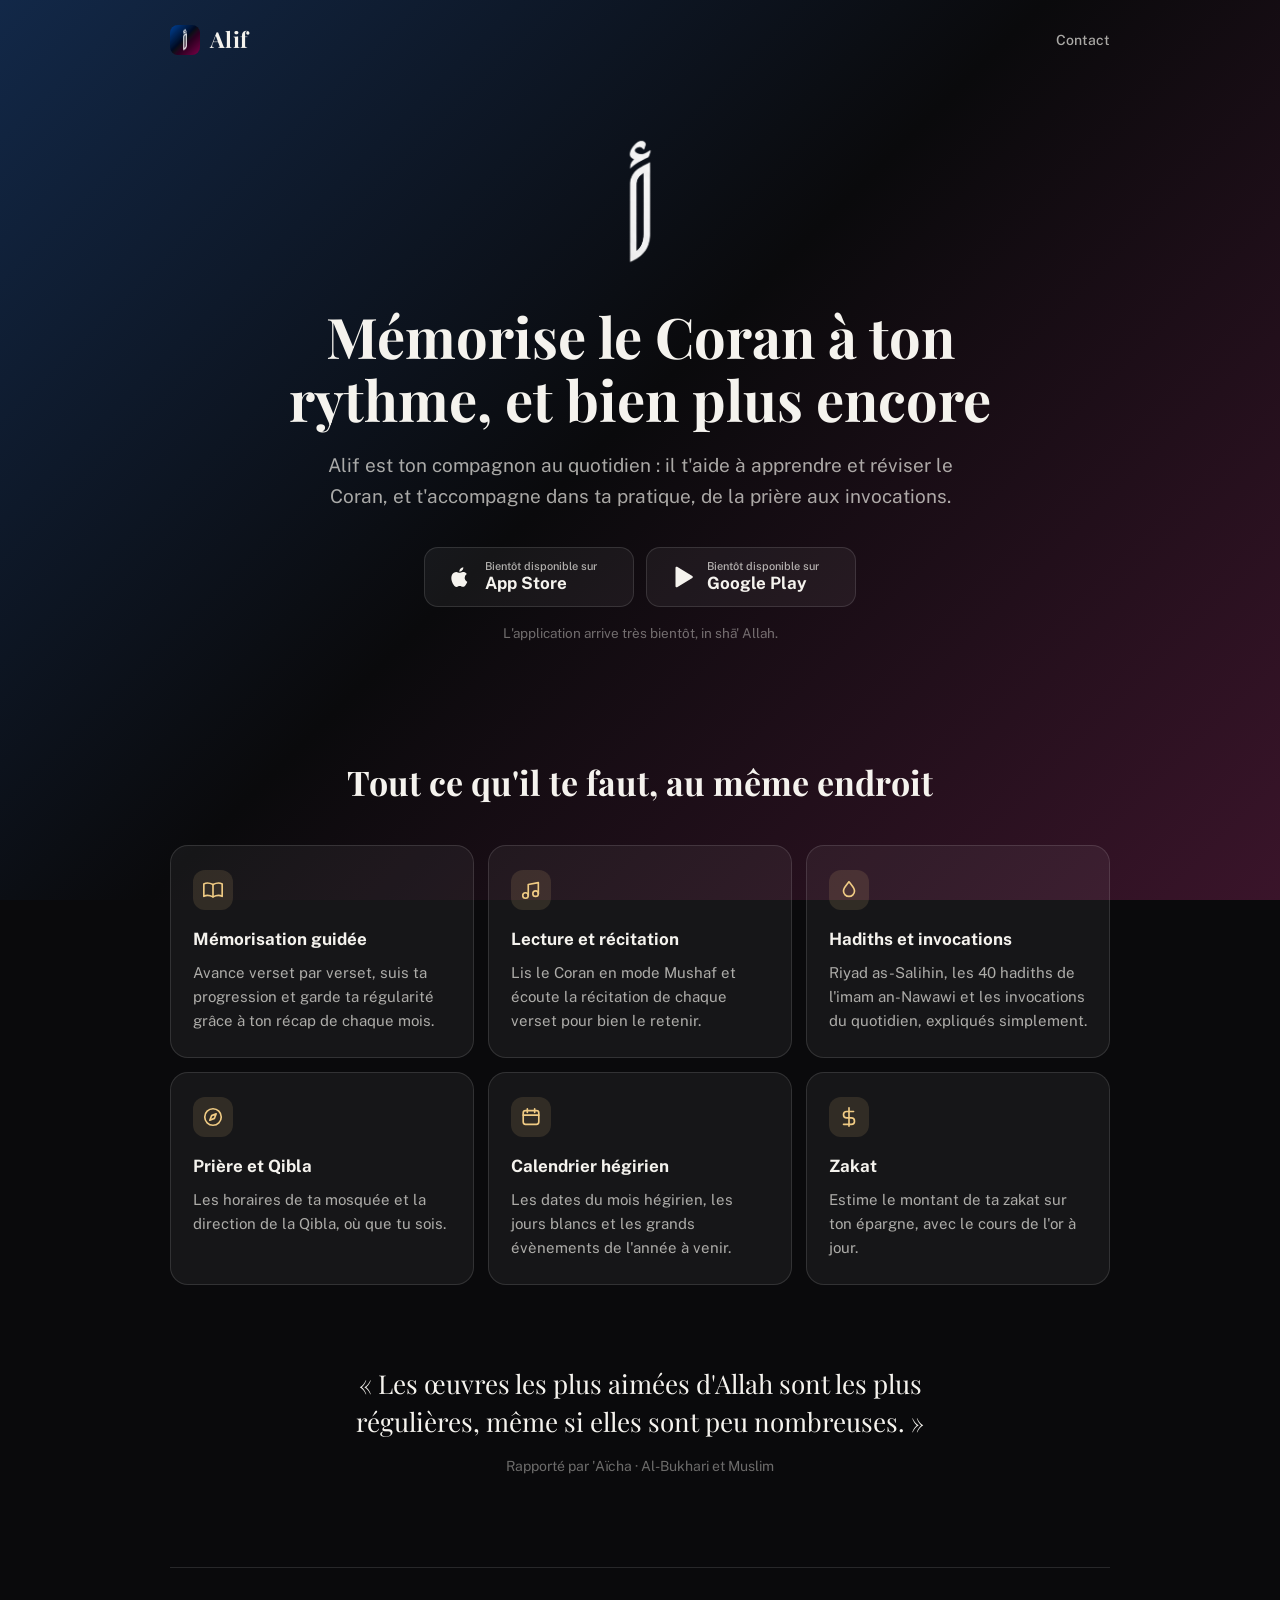
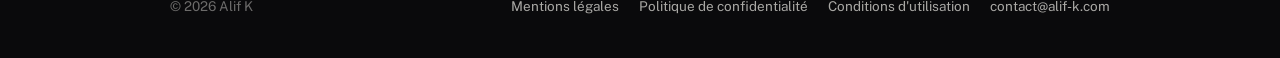
==== index.html @ 3b7efbcf "Terms of use page (subscription renewal terms, Apple EULA), linked in footers; privacy policy: iClou" ====
<!doctype html>
<html lang="fr">
<head>
  <meta charset="utf-8">
  <meta name="viewport" content="width=device-width, initial-scale=1">
  <title>Alif · Mémoriser le Coran, et bien plus encore</title>
  <meta name="description" content="Alif t'accompagne pour mémoriser le Coran à ton rythme, et bien plus encore : lecture, hadiths, invocations, horaires de prière, Qibla et calendrier hégirien.">
  <meta name="theme-color" content="#0A0A0C">
  <meta property="og:title" content="Alif · Mémoriser le Coran, et bien plus encore">
  <meta property="og:description" content="L'application qui t'accompagne pour mémoriser le Coran à ton rythme, et bien plus encore.">
  <meta property="og:image" content="https://alif-k.com/assets/icon.png">
  <meta property="og:url" content="https://alif-k.com/">
  <link rel="icon" href="/assets/favicon.png">
  <link rel="apple-touch-icon" href="/assets/apple-touch-icon.png">
  <link rel="stylesheet" href="/assets/site.css">
</head>
<body>
  <div class="wrap">
    <header class="top">
      <a class="brand" href="/"><img src="/assets/icon.png" alt="">Alif</a>
      <nav><a href="mailto:contact@alif-k.com">Contact</a></nav>
    </header>

    <main>
      <section class="hero">
        <img class="symbol" src="/assets/alif-symbol.png" alt="Alif">
        <h1>Mémorise le Coran à ton rythme, et bien plus encore</h1>
        <p class="lead">
          Alif est ton compagnon au quotidien : il t'aide à apprendre et réviser le Coran,
          et t'accompagne dans ta pratique, de la prière aux invocations.
        </p>
        <div class="stores" data-stores>
          <span class="store soon"><svg viewBox="0 0 24 24" fill="currentColor" aria-hidden="true"><path d="M16.37 12.6c-.02-2.3 1.88-3.4 1.96-3.46-1.07-1.56-2.73-1.78-3.32-1.8-1.41-.14-2.76.83-3.48.83-.72 0-1.82-.81-3-.79-1.54.02-2.97.9-3.76 2.28-1.6 2.78-.41 6.9 1.15 9.16.76 1.1 1.67 2.34 2.86 2.3 1.15-.05 1.58-.74 2.97-.74 1.38 0 1.77.74 2.98.72 1.23-.02 2.01-1.12 2.76-2.23.87-1.28 1.23-2.52 1.25-2.58-.03-.01-2.4-.92-2.42-3.66zM14.1 5.86c.63-.77 1.06-1.83.94-2.89-.91.04-2.01.61-2.66 1.37-.58.67-1.09 1.76-.96 2.8 1.02.08 2.05-.52 2.68-1.28z"/></svg><span><small>Bientôt disponible sur</small><strong>App Store</strong></span></span>
          <span class="store soon"><svg viewBox="0 0 24 24" fill="currentColor" aria-hidden="true"><path d="M6 3.5v17a1 1 0 0 0 1.5.86l14-8.5a1 1 0 0 0 0-1.72l-14-8.5A1 1 0 0 0 6 3.5z"/></svg><span><small>Bientôt disponible sur</small><strong>Google Play</strong></span></span>
        </div>
        <p class="soon-note" data-soon-note>L'application arrive très bientôt, in shā' Allah.</p>
      </section>

      <section class="features">
        <h2>Tout ce qu'il te faut, au même endroit</h2>
        <div class="grid">
          <div class="feature">
            <div class="ico"><svg viewBox="0 0 24 24" fill="none" stroke="currentColor" stroke-width="1.8" stroke-linecap="round" stroke-linejoin="round"><path d="M2 5.5C4.5 4 8 4 12 6c4-2 7.5-2 10-.5V19c-2.5-1.5-6-1.5-10 .5-4-2-7.5-2-10-.5z"/><path d="M12 6v13.5"/></svg></div>
            <h3>Mémorisation guidée</h3>
            <p>Avance verset par verset, suis ta progression et garde ta régularité grâce à ton récap de chaque mois.</p>
          </div>
          <div class="feature">
            <div class="ico"><svg viewBox="0 0 24 24" fill="none" stroke="currentColor" stroke-width="1.8" stroke-linecap="round" stroke-linejoin="round"><path d="M9 18V6l11-2v12"/><circle cx="6" cy="18" r="3"/><circle cx="17" cy="16" r="3"/></svg></div>
            <h3>Lecture et récitation</h3>
            <p>Lis le Coran en mode Mushaf et écoute la récitation de chaque verset pour bien le retenir.</p>
          </div>
          <div class="feature">
            <div class="ico"><svg viewBox="0 0 24 24" fill="none" stroke="currentColor" stroke-width="1.8" stroke-linecap="round" stroke-linejoin="round"><path d="M12 3c-3 4-6 6.5-6 10a6 6 0 0 0 12 0c0-3.5-3-6-6-10z"/></svg></div>
            <h3>Hadiths et invocations</h3>
            <p>Riyad as-Salihin, les 40 hadiths de l'imam an-Nawawi et les invocations du quotidien, expliqués simplement.</p>
          </div>
          <div class="feature">
            <div class="ico"><svg viewBox="0 0 24 24" fill="none" stroke="currentColor" stroke-width="1.8" stroke-linecap="round" stroke-linejoin="round"><circle cx="12" cy="12" r="9"/><path d="M15.5 8.5l-2 5-5 2 2-5z"/></svg></div>
            <h3>Prière et Qibla</h3>
            <p>Les horaires de ta mosquée et la direction de la Qibla, où que tu sois.</p>
          </div>
          <div class="feature">
            <div class="ico"><svg viewBox="0 0 24 24" fill="none" stroke="currentColor" stroke-width="1.8" stroke-linecap="round" stroke-linejoin="round"><rect x="3.5" y="5" width="17" height="15" rx="2.5"/><path d="M3.5 10h17M8 3v4M16 3v4"/></svg></div>
            <h3>Calendrier hégirien</h3>
            <p>Les dates du mois hégirien, les jours blancs et les grands évènements de l'année à venir.</p>
          </div>
          <div class="feature">
            <div class="ico"><svg viewBox="0 0 24 24" fill="none" stroke="currentColor" stroke-width="1.8" stroke-linecap="round" stroke-linejoin="round"><path d="M12 2v20M17 6H9.5a3.5 3.5 0 0 0 0 7h5a3.5 3.5 0 0 1 0 7H6"/></svg></div>
            <h3>Zakat</h3>
            <p>Estime le montant de ta zakat sur ton épargne, avec le cours de l'or à jour.</p>
          </div>
        </div>
      </section>

      <section class="promise">
        <blockquote>« Les œuvres les plus aimées d'Allah sont les plus régulières, même si elles sont peu nombreuses. »</blockquote>
        <cite>Rapporté par 'Aïcha · Al-Bukhari et Muslim</cite>
      </section>
    </main>

    <footer class="bottom">
      <span>© 2026 Alif K</span>
      <span class="links">
        <a href="/mentions-legales/">Mentions légales</a>
        <a href="/confidentialite/">Politique de confidentialité</a>
        <a href="/conditions/">Conditions d'utilisation</a>
        <a href="mailto:contact@alif-k.com">contact@alif-k.com</a>
      </span>
    </footer>
  </div>
  <script src="/assets/stores.js"></script>
</body>
</html>
---- assets/site.css ----
@import url('https://fonts.googleapis.com/css2?family=Playfair+Display:wght@600;700&family=Public+Sans:wght@400;500;600;700&display=swap');

/* Same diagonal as the app icon: deep blue -> near-black -> rose. */
:root {
  --bg: #0A0A0C;
  --text: #F5F3EE;
  --muted: rgba(245, 243, 238, 0.68);
  --faint: rgba(245, 243, 238, 0.42);
  --line: rgba(255, 255, 255, 0.12);
  --card: rgba(255, 255, 255, 0.05);
  --gold: #F0CB84;
  --serif: 'Playfair Display', Georgia, serif;
  --sans: 'Public Sans', -apple-system, BlinkMacSystemFont, 'Segoe UI', sans-serif;
}

* { box-sizing: border-box; }
html { -webkit-text-size-adjust: 100%; }
body {
  margin: 0;
  min-height: 100vh;
  background: var(--bg);
  background-image: linear-gradient(135deg, #122848 0%, #0A0A0C 48%, #3A142A 100%);
  background-attachment: fixed;
  color: var(--text);
  font-family: var(--sans);
  line-height: 1.6;
}

a { color: var(--gold); }

.wrap { max-width: 980px; margin: 0 auto; padding: 0 20px; }

header.top {
  display: flex;
  align-items: center;
  justify-content: space-between;
  padding: 22px 0;
}
.brand {
  display: flex;
  align-items: center;
  gap: 10px;
  color: var(--text);
  text-decoration: none;
  font-family: var(--serif);
  font-weight: 700;
  font-size: 22px;
  letter-spacing: 0.02em;
}
.brand img { width: 30px; height: 30px; border-radius: 8px; }
header.top nav a {
  color: var(--muted);
  text-decoration: none;
  font-size: 14px;
  font-weight: 500;
}
header.top nav a:hover { color: var(--text); }

.hero {
  text-align: center;
  padding: 56px 0 72px;
}
.hero .symbol {
  height: 132px;
  filter: invert(1);
  margin-bottom: 30px;
}
.hero h1 {
  font-family: var(--serif);
  font-weight: 700;
  font-size: clamp(34px, 7vw, 56px);
  line-height: 1.12;
  margin: 0 auto 20px;
  max-width: 15em;
  text-wrap: balance;
}
.hero p.lead {
  color: var(--muted);
  font-size: clamp(16px, 2.4vw, 19px);
  max-width: 34em;
  margin: 0 auto 36px;
  text-wrap: pretty;
}

.stores {
  display: flex;
  flex-wrap: wrap;
  justify-content: center;
  gap: 12px;
}
.store {
  display: inline-flex;
  align-items: center;
  gap: 12px;
  min-width: 210px;
  padding: 12px 22px;
  border-radius: 14px;
  background: #FFFFFF;
  color: #0A0A0C;
  text-decoration: none;
  text-align: left;
  transition: transform 0.15s ease;
}
.store:hover { transform: translateY(-1px); }
.store svg { width: 26px; height: 26px; flex-shrink: 0; }
.store small { display: block; font-size: 11px; font-weight: 500; opacity: 0.7; line-height: 1.2; }
.store strong { display: block; font-size: 17px; font-weight: 700; line-height: 1.25; }
.store.soon {
  background: var(--card);
  color: var(--text);
  border: 1px solid var(--line);
  cursor: default;
}
.store.soon:hover { transform: none; }
.soon-note { color: var(--faint); font-size: 13.5px; margin-top: 16px; }

section.features { padding: 24px 0 80px; }
section.features h2 {
  font-family: var(--serif);
  font-weight: 700;
  font-size: clamp(26px, 4.5vw, 34px);
  text-align: center;
  margin: 0 0 36px;
}
.grid {
  display: grid;
  grid-template-columns: repeat(auto-fit, minmax(260px, 1fr));
  gap: 14px;
}
.feature {
  background: var(--card);
  border: 1px solid var(--line);
  border-radius: 18px;
  padding: 24px 22px;
}
.feature .ico {
  width: 40px;
  height: 40px;
  border-radius: 12px;
  display: grid;
  place-items: center;
  background: rgba(240, 203, 132, 0.12);
  color: var(--gold);
  margin-bottom: 16px;
}
.feature .ico svg { width: 22px; height: 22px; }
.feature h3 { font-size: 17px; font-weight: 700; margin: 0 0 8px; }
.feature p { color: var(--muted); font-size: 15px; margin: 0; }

section.promise {
  text-align: center;
  padding: 0 0 90px;
}
section.promise blockquote {
  margin: 0 auto;
  max-width: 30em;
  font-family: var(--serif);
  font-size: clamp(20px, 3.4vw, 26px);
  line-height: 1.45;
  text-wrap: balance;
}
section.promise cite {
  display: block;
  margin-top: 14px;
  color: var(--faint);
  font-style: normal;
  font-size: 14px;
}

footer.bottom {
  border-top: 1px solid var(--line);
  padding: 28px 0 40px;
  color: var(--faint);
  font-size: 13.5px;
  display: flex;
  flex-wrap: wrap;
  justify-content: space-between;
  gap: 12px;
}
footer.bottom a { color: var(--muted); text-decoration: none; }
footer.bottom a:hover { color: var(--text); }
footer.bottom .links { display: flex; gap: 20px; flex-wrap: wrap; }

@media (max-width: 520px) {
  .hero { padding: 32px 0 56px; }
  .hero .symbol { height: 104px; }
  .store { width: 100%; justify-content: center; }
}

/* Text pages (mentions légales). */
.legal { max-width: 680px; margin: 0 auto; padding: 40px 0 80px; }
.legal h1 {
  font-family: var(--serif);
  font-weight: 700;
  font-size: clamp(30px, 5vw, 40px);
  margin: 0 0 8px;
}
.legal .meta { color: var(--faint); font-size: 14px; margin: 0 0 40px; }
.legal h2 {
  font-size: 13px;
  font-weight: 700;
  letter-spacing: 0.08em;
  text-transform: uppercase;
  color: var(--gold);
  margin: 36px 0 10px;
}
.legal p { color: var(--muted); margin: 0 0 10px; }
.legal strong { color: var(--text); font-weight: 600; }
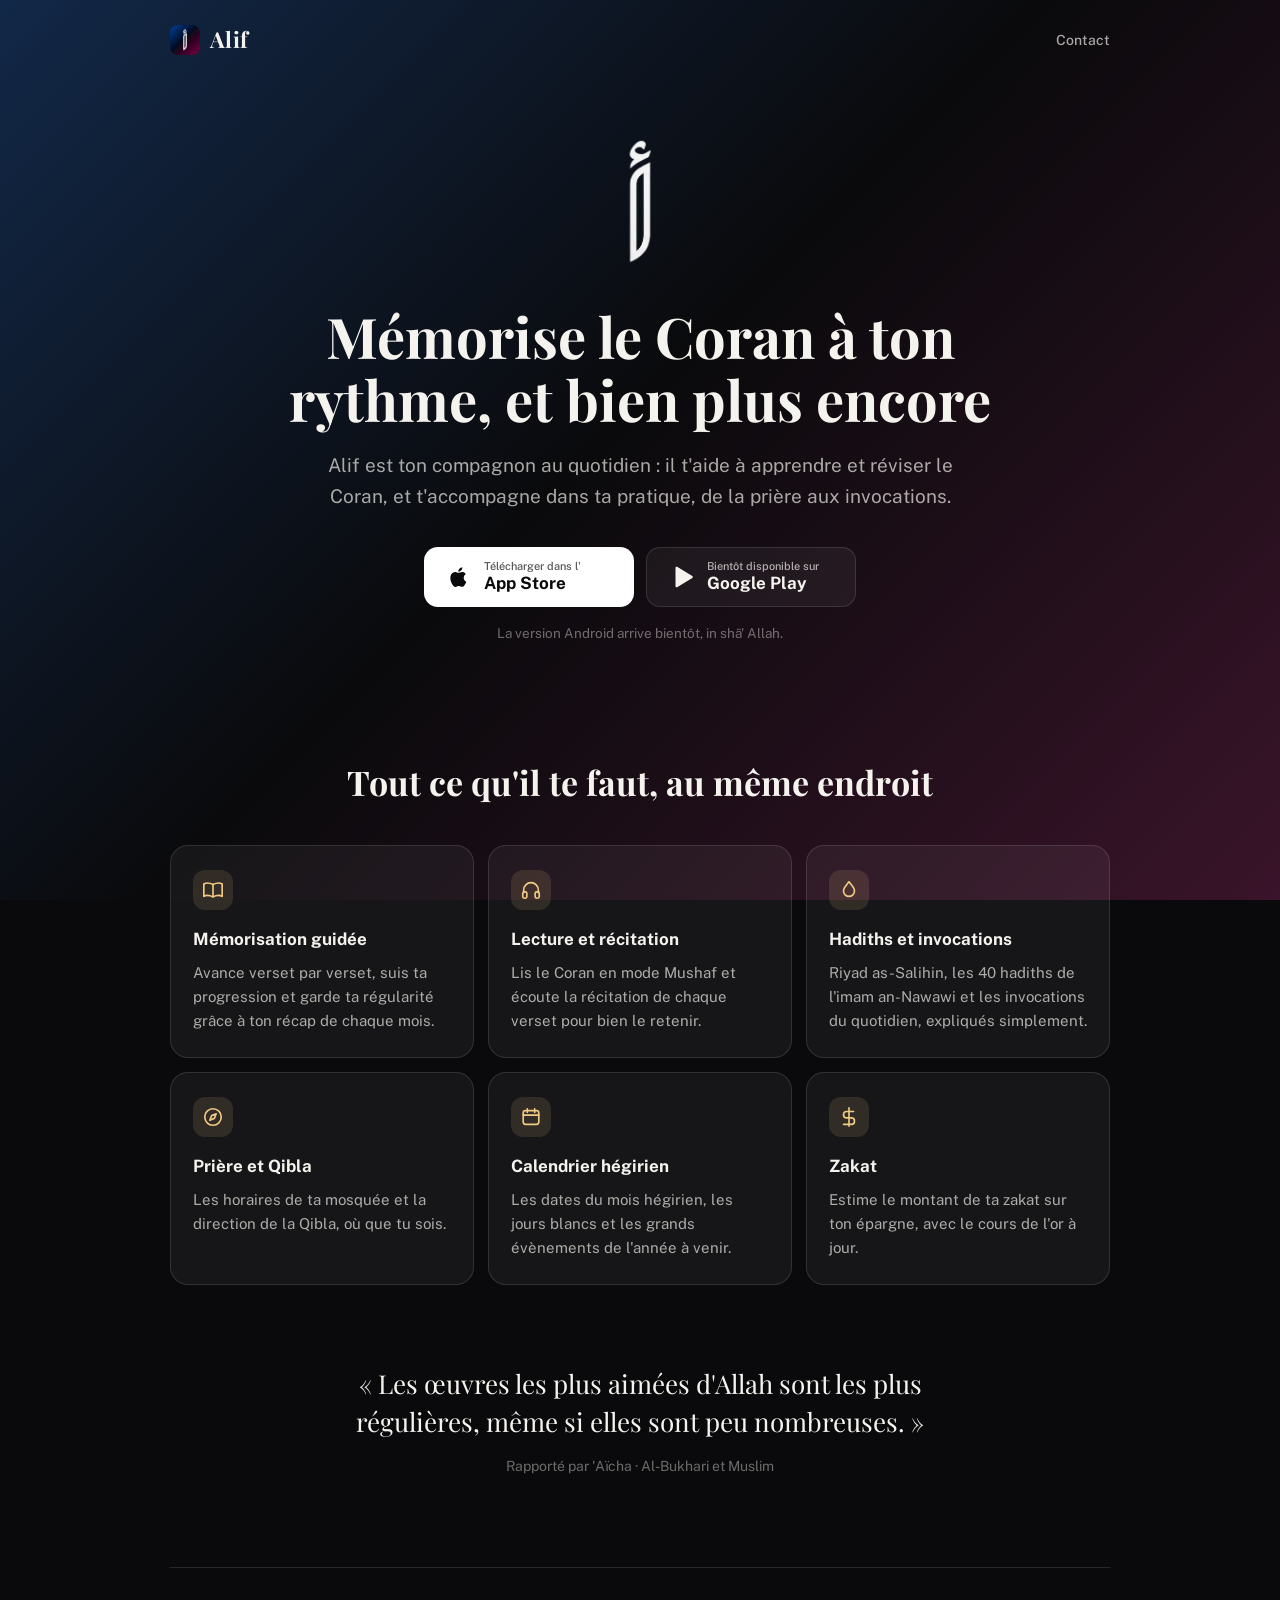
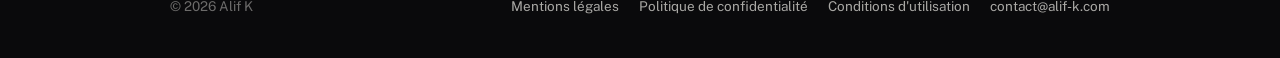
==== commit a97a5f70: "App Store link live; Android note; headphones icon instead of a music note for Quran recitation Co-A" ====
--- a/index.html
+++ b/index.html
@@ -30,10 +30,10 @@
           et t'accompagne dans ta pratique, de la prière aux invocations.
         </p>
         <div class="stores" data-stores>
-          <span class="store soon"><svg viewBox="0 0 24 24" fill="currentColor" aria-hidden="true"><path d="M16.37 12.6c-.02-2.3 1.88-3.4 1.96-3.46-1.07-1.56-2.73-1.78-3.32-1.8-1.41-.14-2.76.83-3.48.83-.72 0-1.82-.81-3-.79-1.54.02-2.97.9-3.76 2.28-1.6 2.78-.41 6.9 1.15 9.16.76 1.1 1.67 2.34 2.86 2.3 1.15-.05 1.58-.74 2.97-.74 1.38 0 1.77.74 2.98.72 1.23-.02 2.01-1.12 2.76-2.23.87-1.28 1.23-2.52 1.25-2.58-.03-.01-2.4-.92-2.42-3.66zM14.1 5.86c.63-.77 1.06-1.83.94-2.89-.91.04-2.01.61-2.66 1.37-.58.67-1.09 1.76-.96 2.8 1.02.08 2.05-.52 2.68-1.28z"/></svg><span><small>Bientôt disponible sur</small><strong>App Store</strong></span></span>
+          <a class="store" href="https://apps.apple.com/app/id6827141032"><svg viewBox="0 0 24 24" fill="currentColor" aria-hidden="true"><path d="M16.37 12.6c-.02-2.3 1.88-3.4 1.96-3.46-1.07-1.56-2.73-1.78-3.32-1.8-1.41-.14-2.76.83-3.48.83-.72 0-1.82-.81-3-.79-1.54.02-2.97.9-3.76 2.28-1.6 2.78-.41 6.9 1.15 9.16.76 1.1 1.67 2.34 2.86 2.3 1.15-.05 1.58-.74 2.97-.74 1.38 0 1.77.74 2.98.72 1.23-.02 2.01-1.12 2.76-2.23.87-1.28 1.23-2.52 1.25-2.58-.03-.01-2.4-.92-2.42-3.66zM14.1 5.86c.63-.77 1.06-1.83.94-2.89-.91.04-2.01.61-2.66 1.37-.58.67-1.09 1.76-.96 2.8 1.02.08 2.05-.52 2.68-1.28z"/></svg><span><small>Télécharger dans l'</small><strong>App Store</strong></span></a>
           <span class="store soon"><svg viewBox="0 0 24 24" fill="currentColor" aria-hidden="true"><path d="M6 3.5v17a1 1 0 0 0 1.5.86l14-8.5a1 1 0 0 0 0-1.72l-14-8.5A1 1 0 0 0 6 3.5z"/></svg><span><small>Bientôt disponible sur</small><strong>Google Play</strong></span></span>
         </div>
-        <p class="soon-note" data-soon-note>L'application arrive très bientôt, in shā' Allah.</p>
+        <p class="soon-note" data-soon-note>La version Android arrive bientôt, in shā' Allah.</p>
       </section>
 
       <section class="features">
@@ -45,7 +45,7 @@
             <p>Avance verset par verset, suis ta progression et garde ta régularité grâce à ton récap de chaque mois.</p>
           </div>
           <div class="feature">
-            <div class="ico"><svg viewBox="0 0 24 24" fill="none" stroke="currentColor" stroke-width="1.8" stroke-linecap="round" stroke-linejoin="round"><path d="M9 18V6l11-2v12"/><circle cx="6" cy="18" r="3"/><circle cx="17" cy="16" r="3"/></svg></div>
+            <div class="ico"><svg viewBox="0 0 24 24" fill="none" stroke="currentColor" stroke-width="1.8" stroke-linecap="round" stroke-linejoin="round"><path d="M4 15v-3a8 8 0 0 1 16 0v3"/><rect x="3" y="14" width="4.5" height="7" rx="1.8"/><rect x="16.5" y="14" width="4.5" height="7" rx="1.8"/></svg></div>
             <h3>Lecture et récitation</h3>
             <p>Lis le Coran en mode Mushaf et écoute la récitation de chaque verset pour bien le retenir.</p>
           </div>
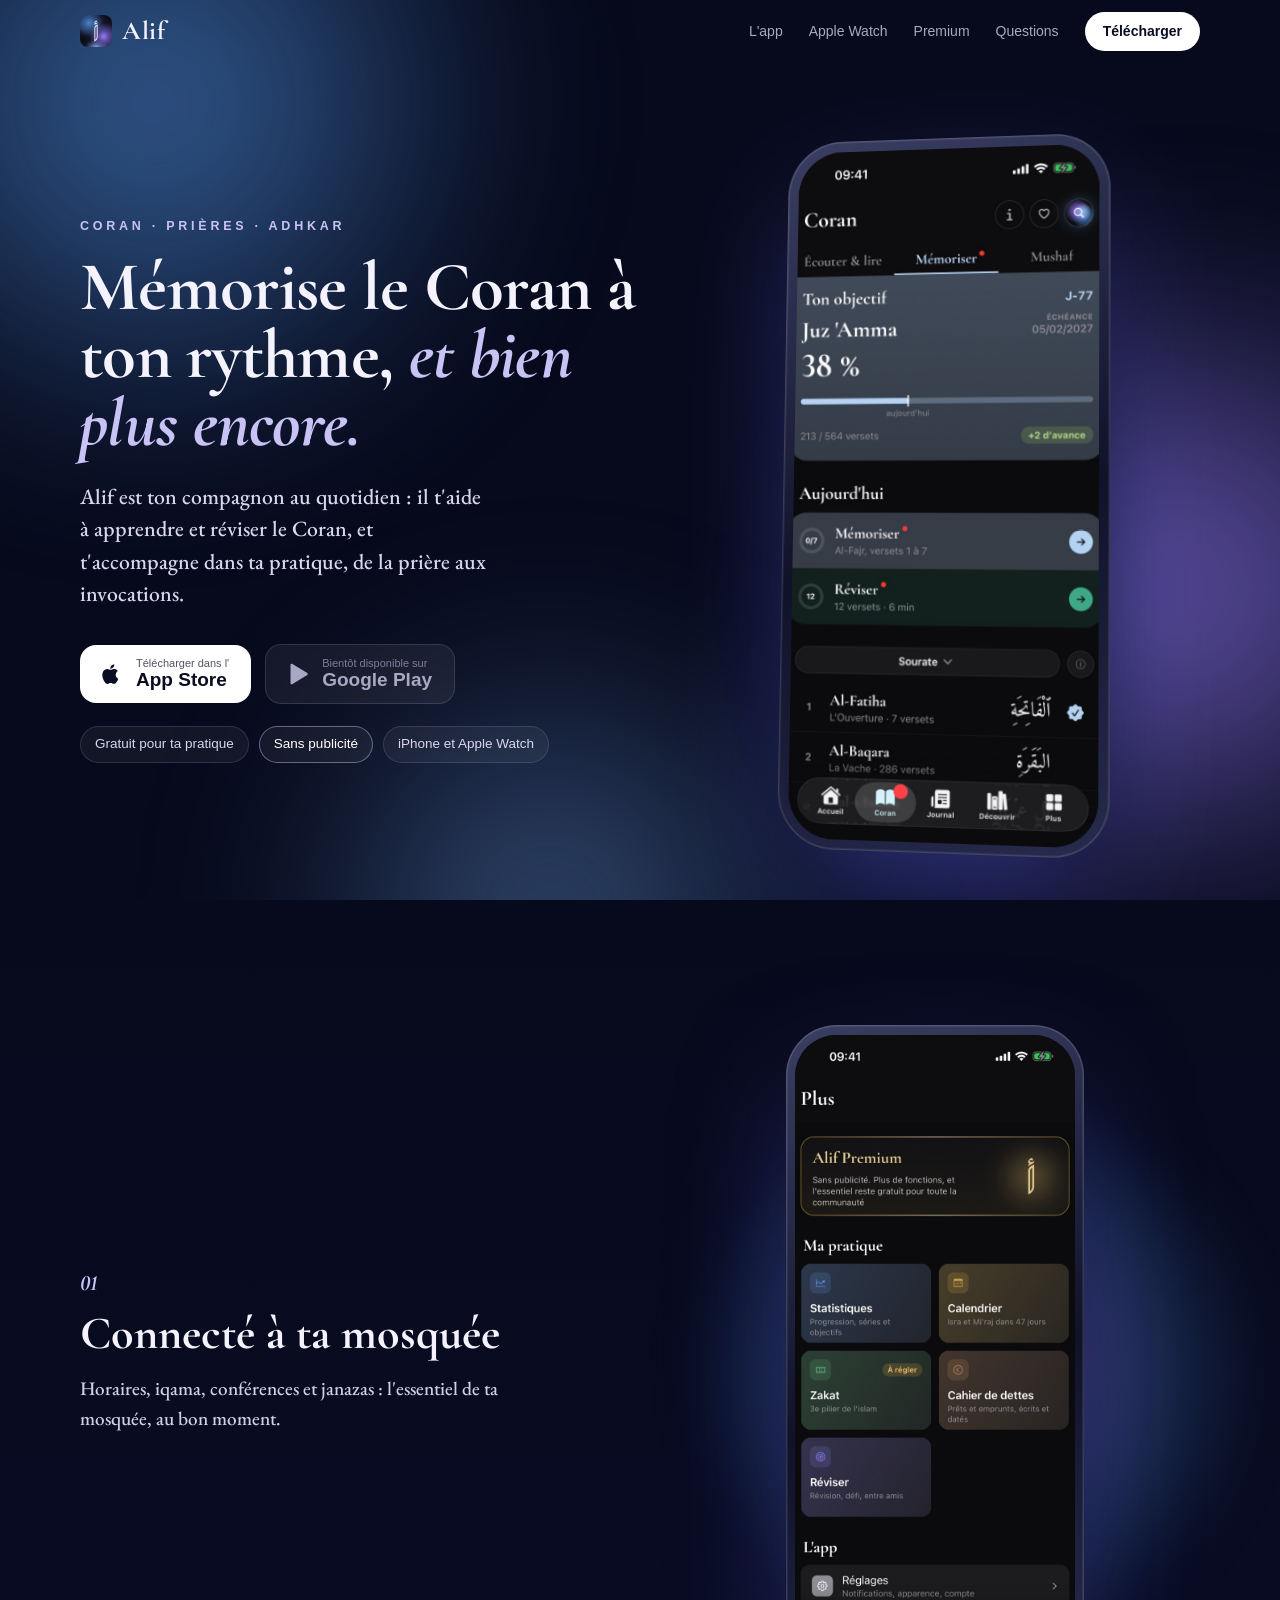
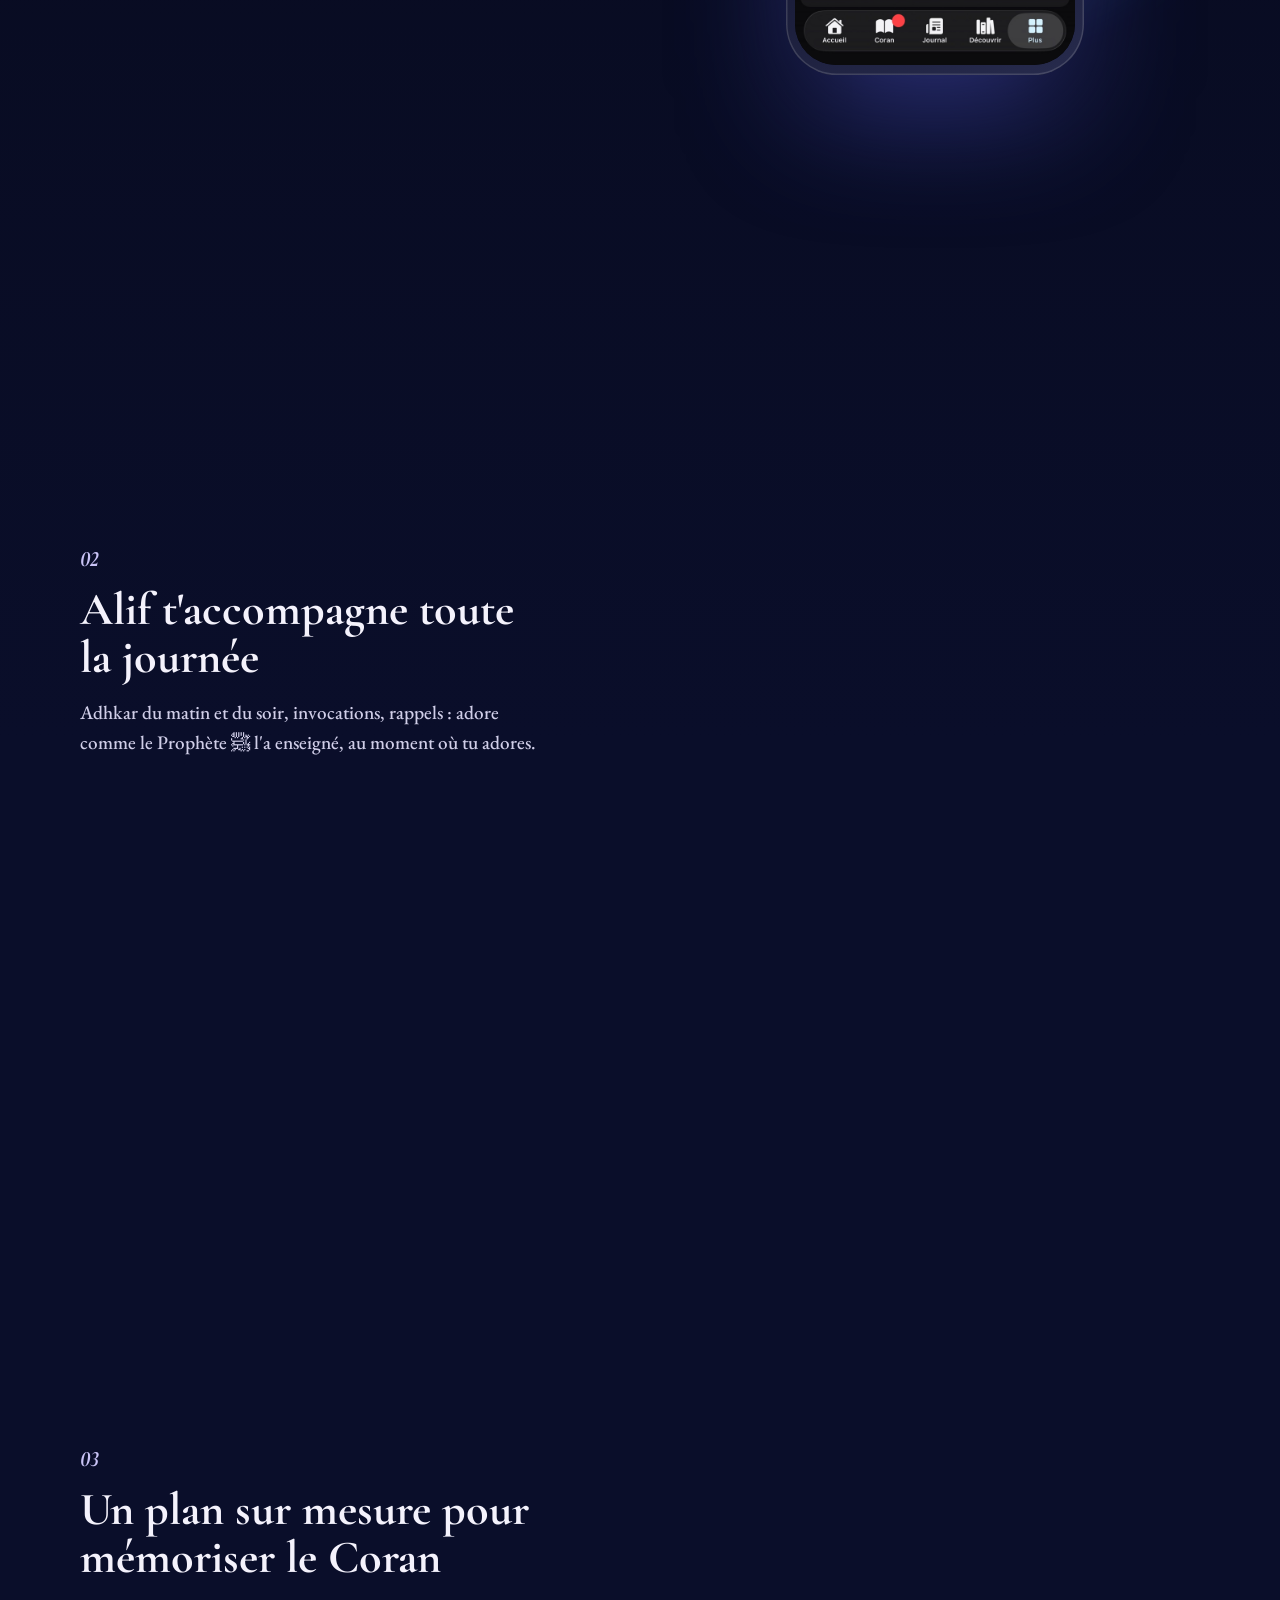
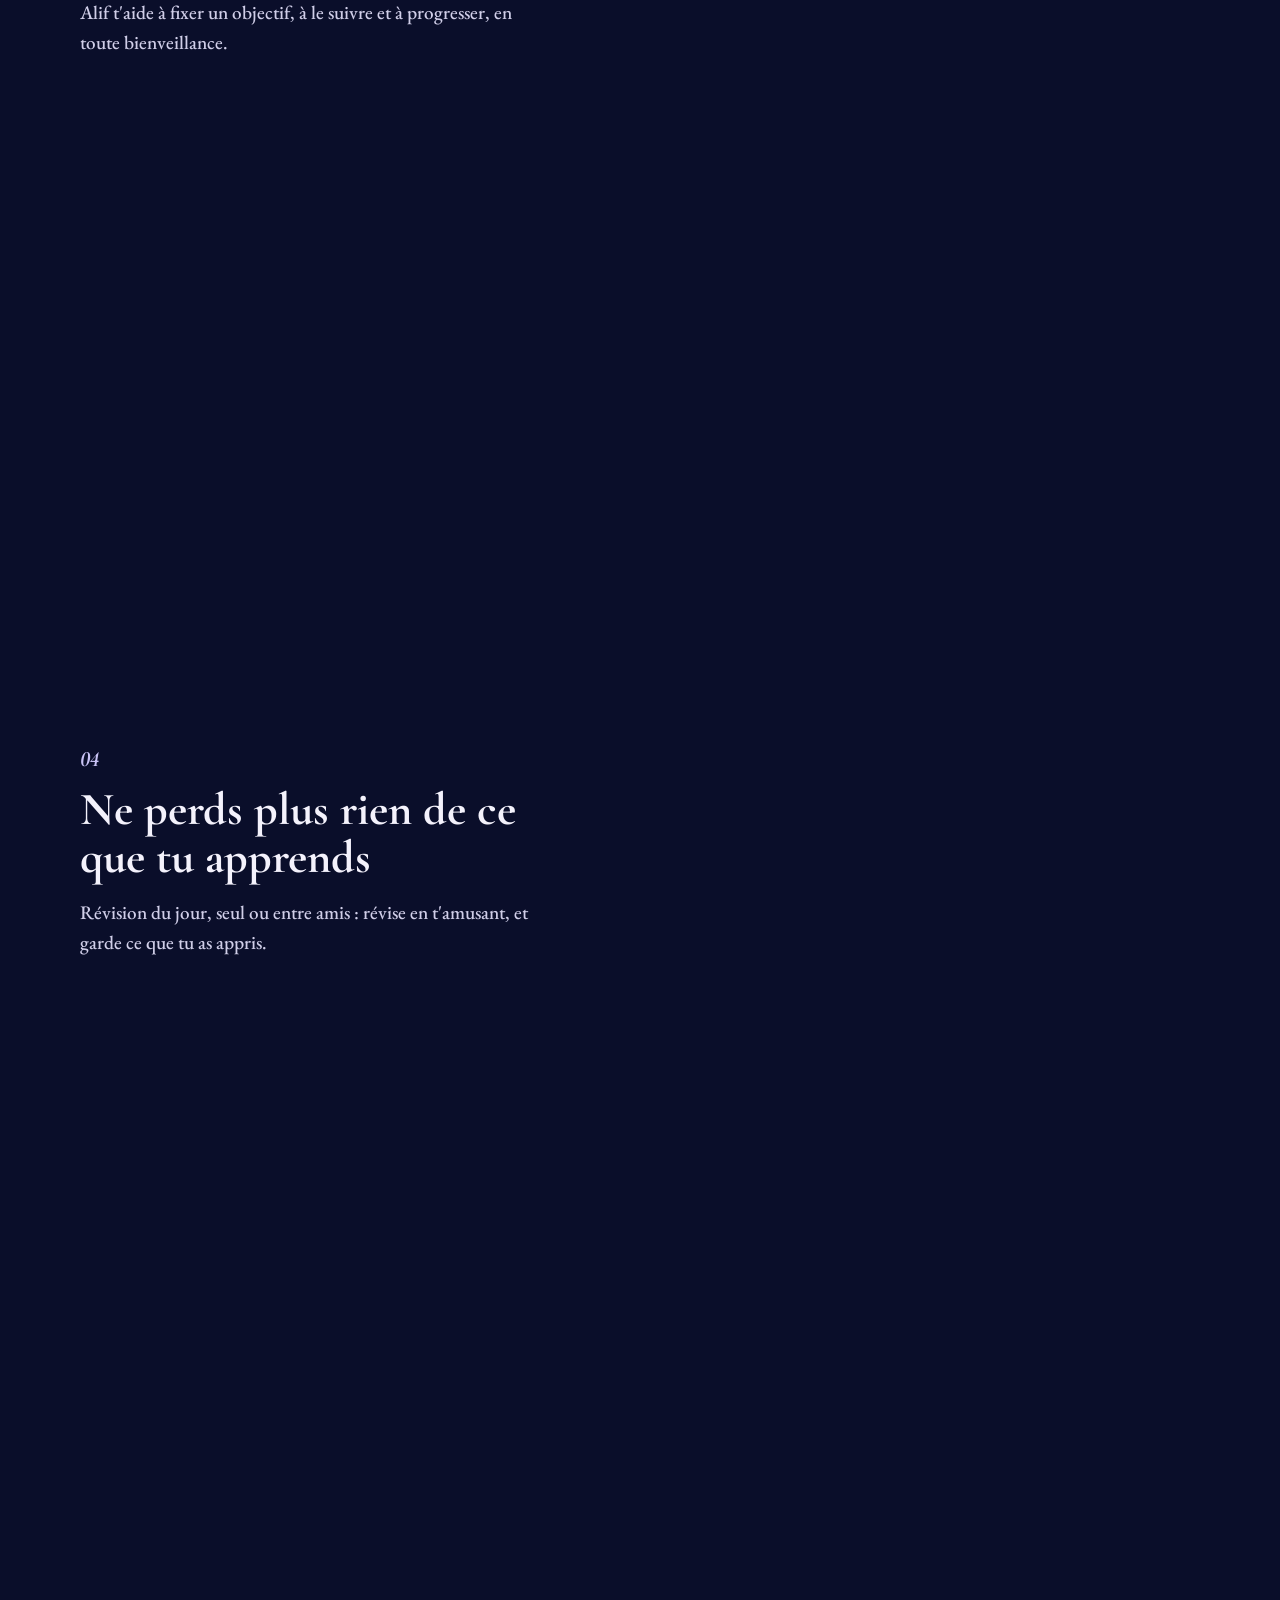
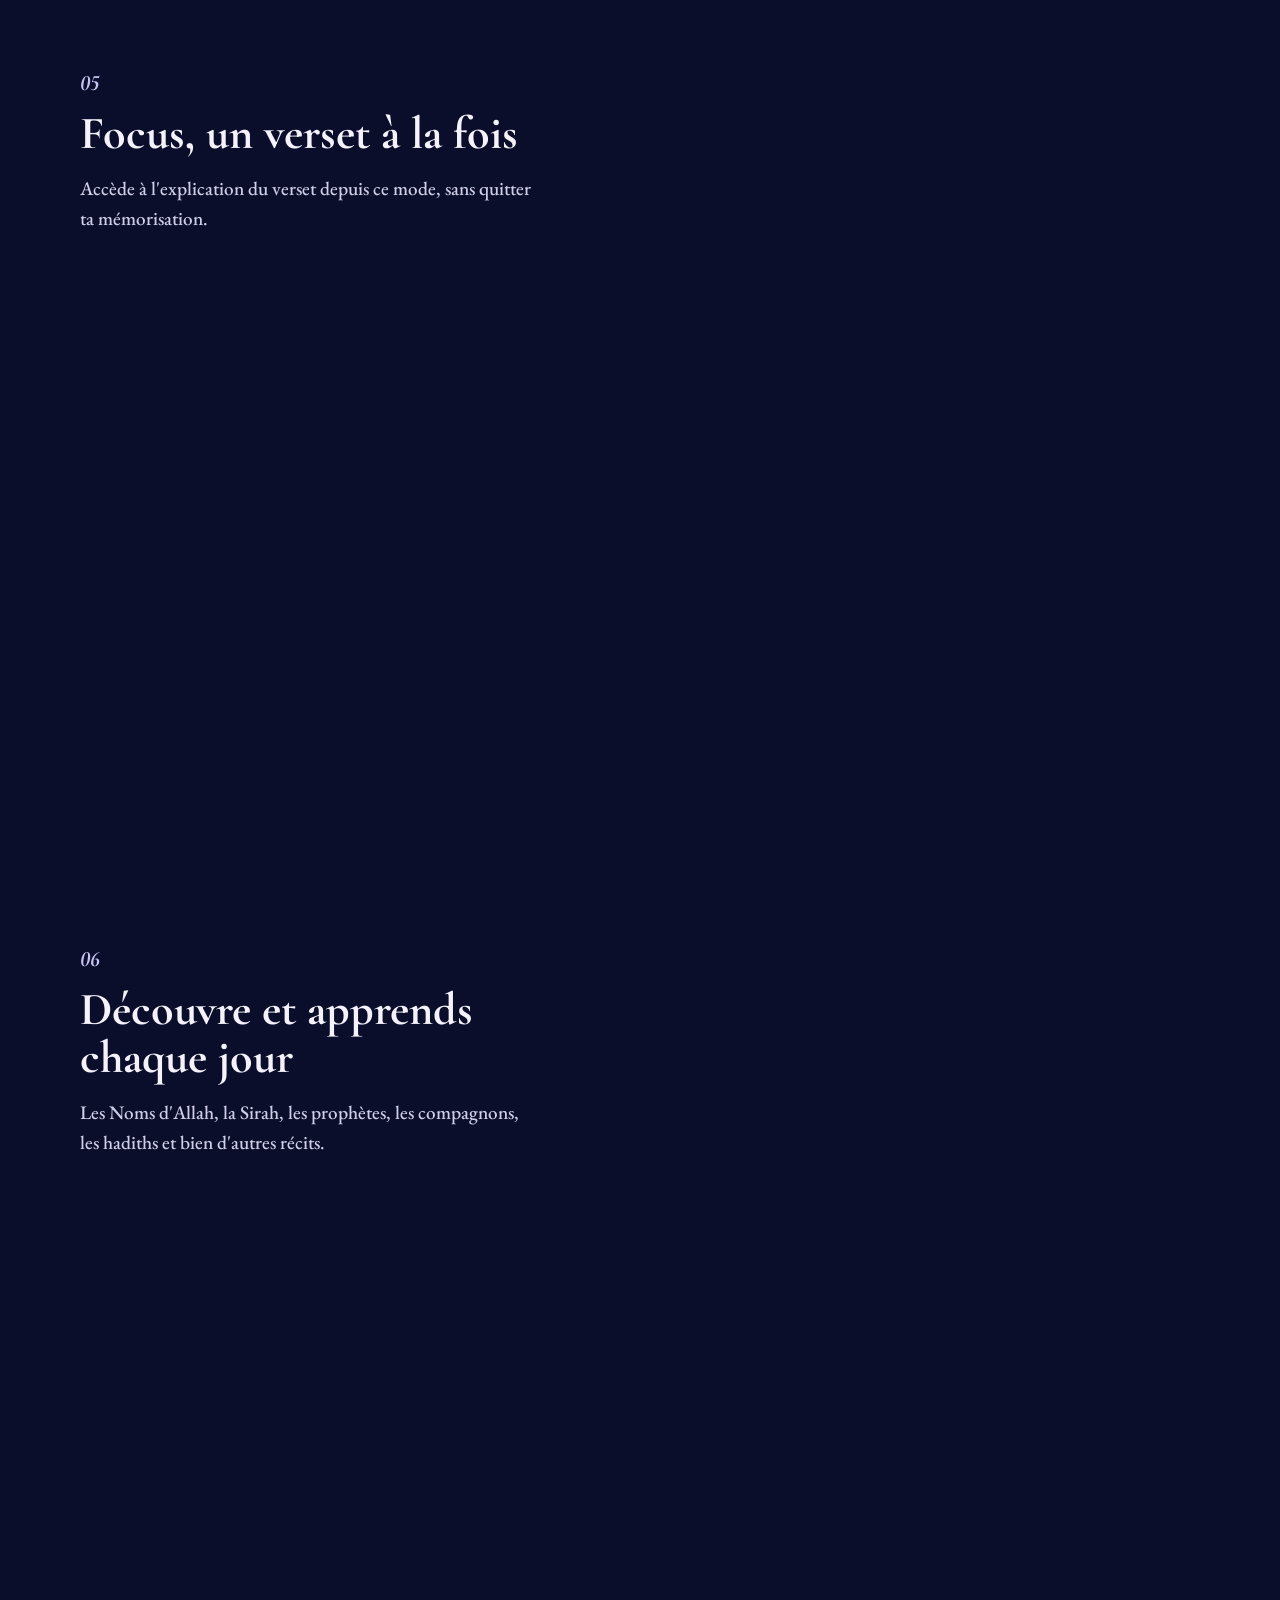
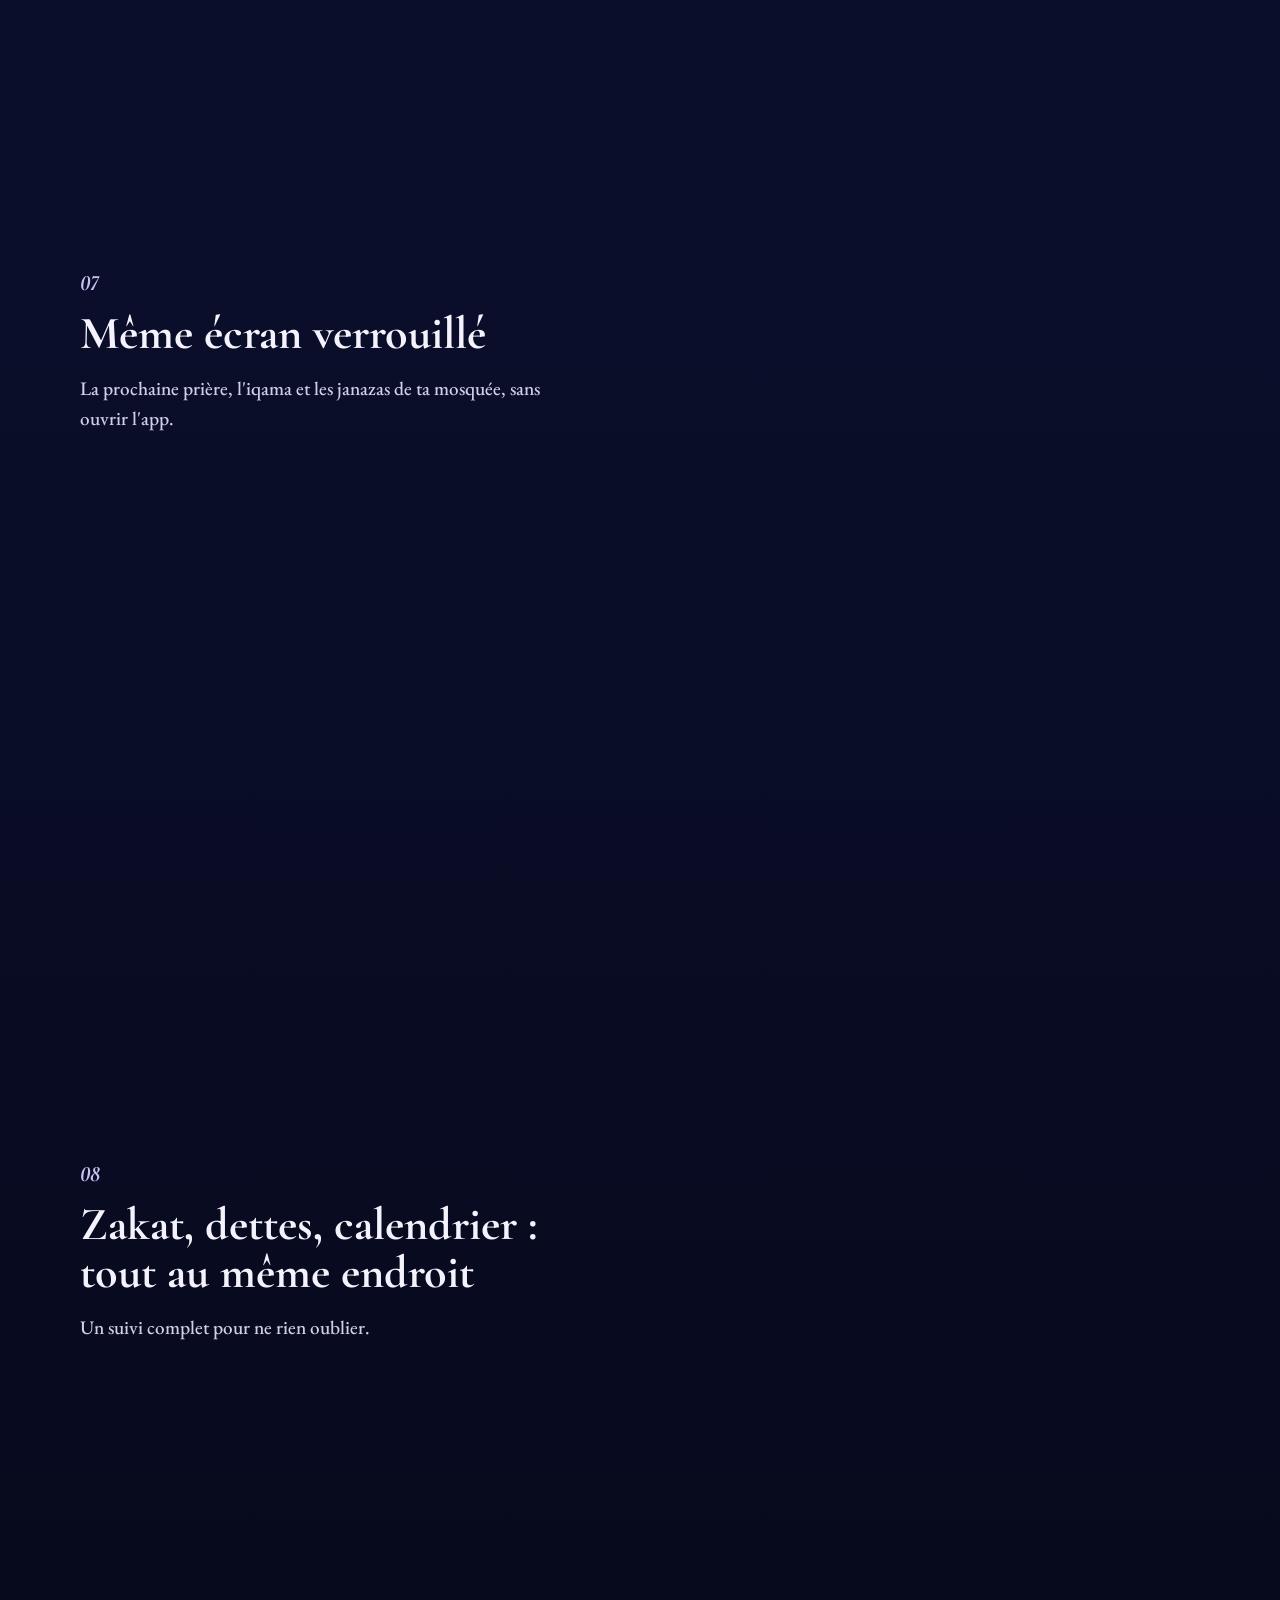
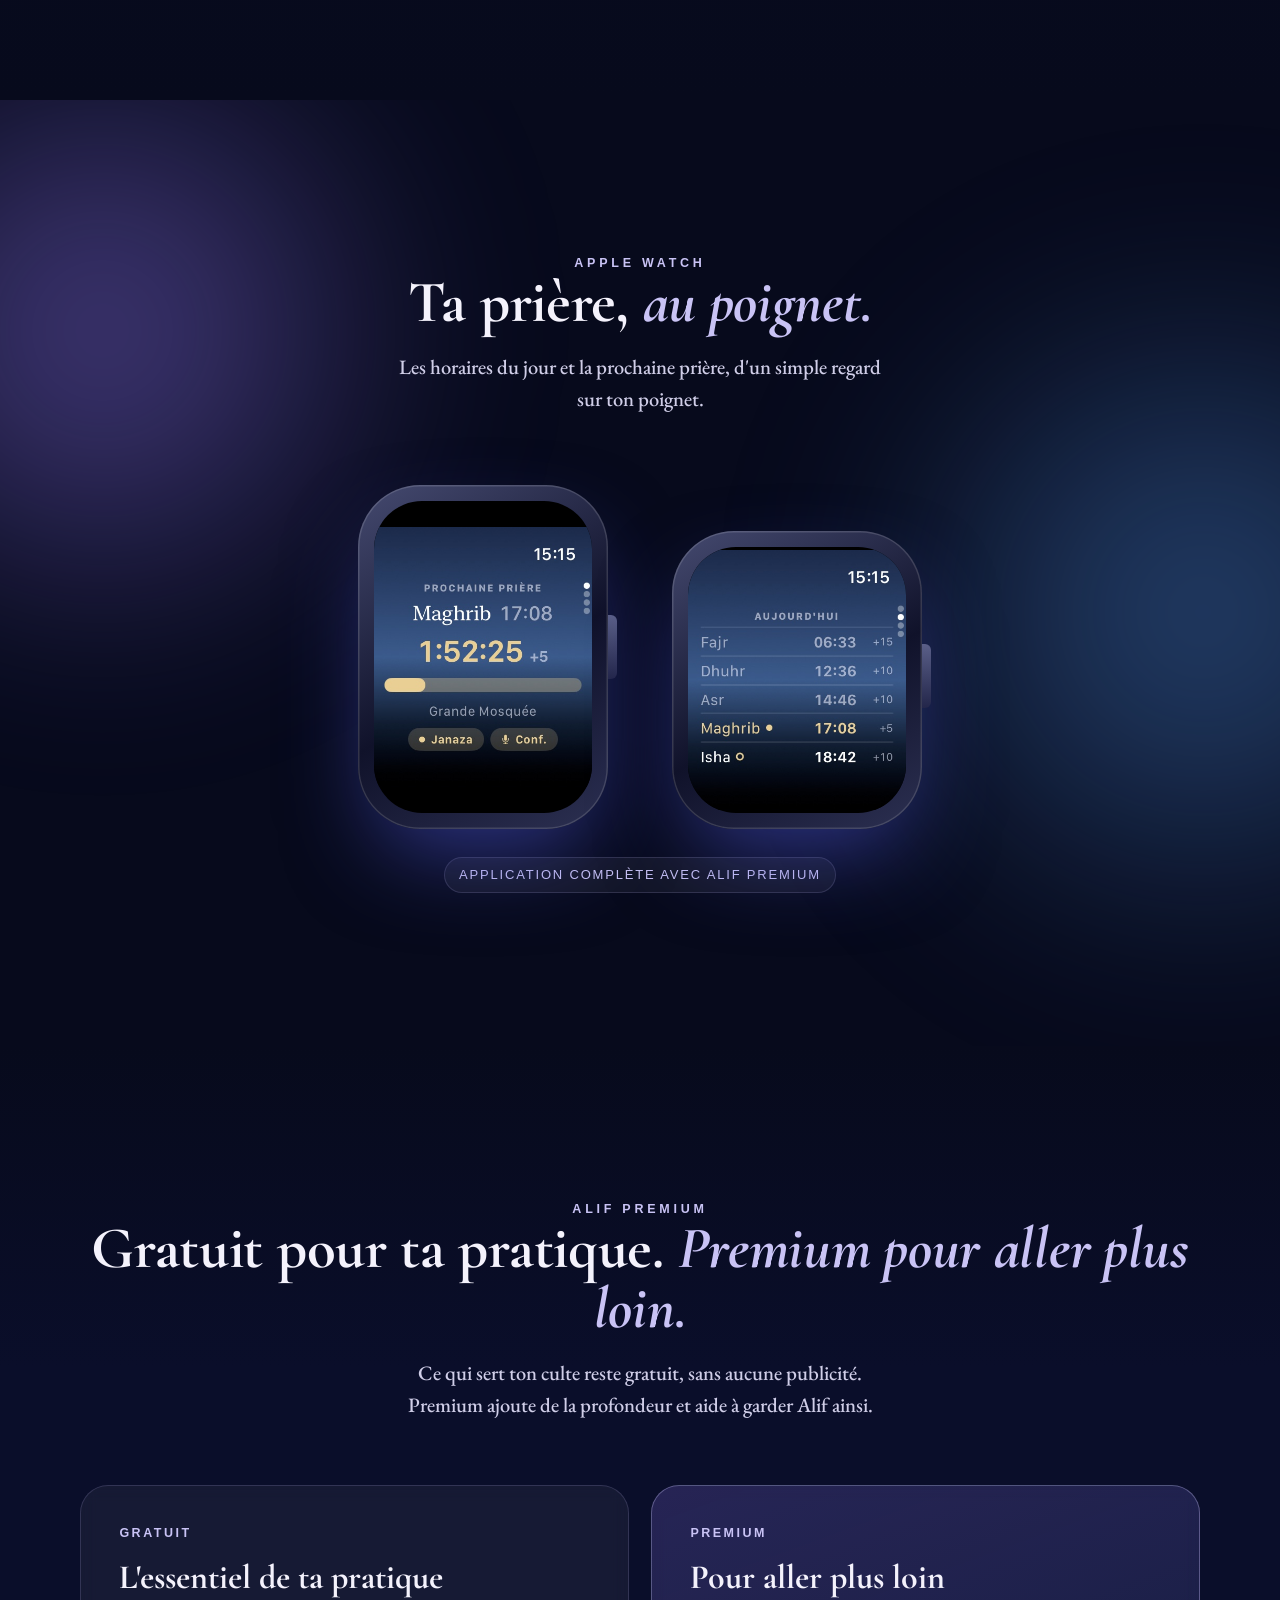
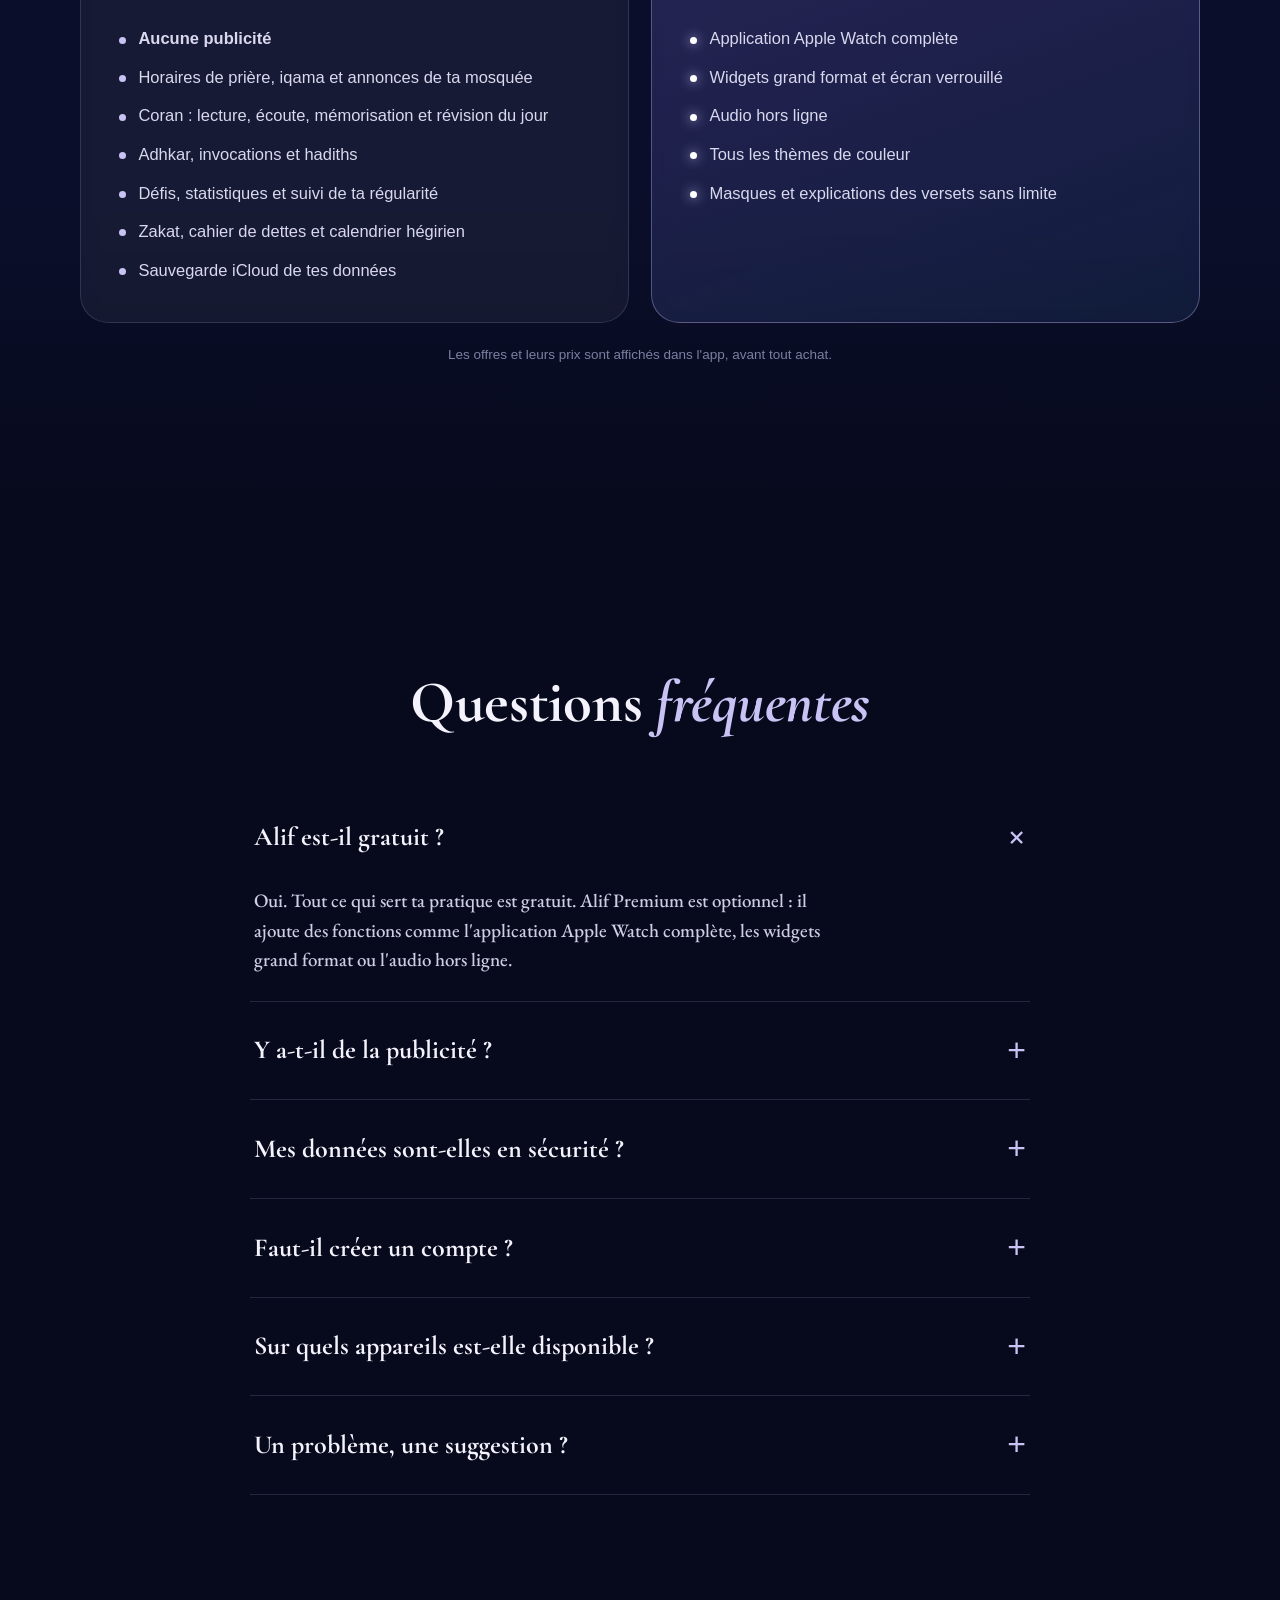
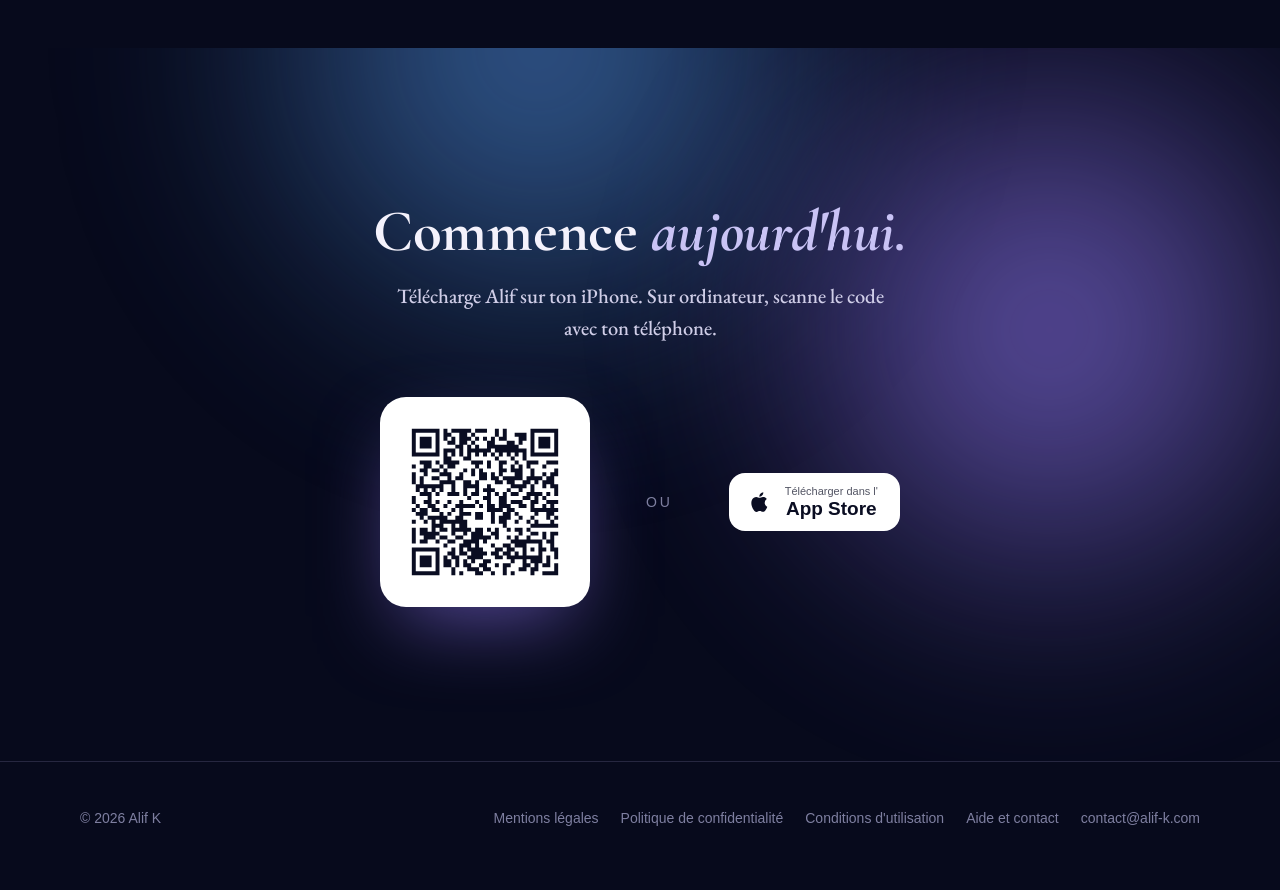
==== commit 1b143653: "New site design: halo theme like the app, scroll animations, real screenshots, Apple Watch, Premium," ====
--- a/index.html
+++ b/index.html
@@ -2,92 +2,183 @@
 <html lang="fr">
 <head>
   <meta charset="utf-8">
-  <meta name="viewport" content="width=device-width, initial-scale=1">
-  <title>Alif · Mémoriser le Coran, et bien plus encore</title>
-  <meta name="description" content="Alif t'accompagne pour mémoriser le Coran à ton rythme, et bien plus encore : lecture, hadiths, invocations, horaires de prière, Qibla et calendrier hégirien.">
-  <meta name="theme-color" content="#0A0A0C">
-  <meta property="og:title" content="Alif · Mémoriser le Coran, et bien plus encore">
-  <meta property="og:description" content="L'application qui t'accompagne pour mémoriser le Coran à ton rythme, et bien plus encore.">
-  <meta property="og:image" content="https://alif-k.com/assets/icon.png">
-  <meta property="og:url" content="https://alif-k.com/">
-  <link rel="icon" href="/assets/favicon.png">
-  <link rel="apple-touch-icon" href="/assets/apple-touch-icon.png">
-  <link rel="stylesheet" href="/assets/site.css">
+  <meta name="viewport" content="width=device-width,initial-scale=1,viewport-fit=cover">
+  <title>Alif · Coran, prières et adhkar</title>
+  <meta name="description" content="Alif est ton compagnon au quotidien : mémorise et révise le Coran, retrouve les horaires de ta mosquée, tes adhkar, ta Zakat et bien plus.">
+  <meta name="theme-color" content="#070A1C">
+  <link rel="icon" href="assets/img/icone.jpg">
+  <link rel="stylesheet" href="assets/site.css">
 </head>
 <body>
+
+<header class="nav" id="nav">
   <div class="wrap">
-    <header class="top">
-      <a class="brand" href="/"><img src="/assets/icon.png" alt="">Alif</a>
-      <nav><a href="mailto:contact@alif-k.com">Contact</a></nav>
-    </header>
+    <a class="brand" href="#top"><img src="assets/img/icone.jpg" alt="">Alif</a>
+    <nav class="nav-links">
+      <a href="#parcours">L'app</a>
+      <a href="#montre">Apple Watch</a>
+      <a href="#premium">Premium</a>
+      <a href="#faq">Questions</a>
+      <a class="pill" href="https://apps.apple.com/app/id6827141032">Télécharger</a>
+    </nav>
+  </div>
+</header>
 
-    <main>
-      <section class="hero">
-        <img class="symbol" src="/assets/alif-symbol.png" alt="Alif">
-        <h1>Mémorise le Coran à ton rythme, et bien plus encore</h1>
-        <p class="lead">
-          Alif est ton compagnon au quotidien : il t'aide à apprendre et réviser le Coran,
-          et t'accompagne dans ta pratique, de la prière aux invocations.
-        </p>
-        <div class="stores" data-stores>
-          <a class="store" href="https://apps.apple.com/app/id6827141032"><svg viewBox="0 0 24 24" fill="currentColor" aria-hidden="true"><path d="M16.37 12.6c-.02-2.3 1.88-3.4 1.96-3.46-1.07-1.56-2.73-1.78-3.32-1.8-1.41-.14-2.76.83-3.48.83-.72 0-1.82-.81-3-.79-1.54.02-2.97.9-3.76 2.28-1.6 2.78-.41 6.9 1.15 9.16.76 1.1 1.67 2.34 2.86 2.3 1.15-.05 1.58-.74 2.97-.74 1.38 0 1.77.74 2.98.72 1.23-.02 2.01-1.12 2.76-2.23.87-1.28 1.23-2.52 1.25-2.58-.03-.01-2.4-.92-2.42-3.66zM14.1 5.86c.63-.77 1.06-1.83.94-2.89-.91.04-2.01.61-2.66 1.37-.58.67-1.09 1.76-.96 2.8 1.02.08 2.05-.52 2.68-1.28z"/></svg><span><small>Télécharger dans l'</small><strong>App Store</strong></span></a>
-          <span class="store soon"><svg viewBox="0 0 24 24" fill="currentColor" aria-hidden="true"><path d="M6 3.5v17a1 1 0 0 0 1.5.86l14-8.5a1 1 0 0 0 0-1.72l-14-8.5A1 1 0 0 0 6 3.5z"/></svg><span><small>Bientôt disponible sur</small><strong>Google Play</strong></span></span>
-        </div>
-        <p class="soon-note" data-soon-note>La version Android arrive bientôt, in shā' Allah.</p>
-      </section>
+<main id="top">
 
-      <section class="features">
-        <h2>Tout ce qu'il te faut, au même endroit</h2>
-        <div class="grid">
-          <div class="feature">
-            <div class="ico"><svg viewBox="0 0 24 24" fill="none" stroke="currentColor" stroke-width="1.8" stroke-linecap="round" stroke-linejoin="round"><path d="M2 5.5C4.5 4 8 4 12 6c4-2 7.5-2 10-.5V19c-2.5-1.5-6-1.5-10 .5-4-2-7.5-2-10-.5z"/><path d="M12 6v13.5"/></svg></div>
-            <h3>Mémorisation guidée</h3>
-            <p>Avance verset par verset, suis ta progression et garde ta régularité grâce à ton récap de chaque mois.</p>
-          </div>
-          <div class="feature">
-            <div class="ico"><svg viewBox="0 0 24 24" fill="none" stroke="currentColor" stroke-width="1.8" stroke-linecap="round" stroke-linejoin="round"><path d="M4 15v-3a8 8 0 0 1 16 0v3"/><rect x="3" y="14" width="4.5" height="7" rx="1.8"/><rect x="16.5" y="14" width="4.5" height="7" rx="1.8"/></svg></div>
-            <h3>Lecture et récitation</h3>
-            <p>Lis le Coran en mode Mushaf et écoute la récitation de chaque verset pour bien le retenir.</p>
-          </div>
-          <div class="feature">
-            <div class="ico"><svg viewBox="0 0 24 24" fill="none" stroke="currentColor" stroke-width="1.8" stroke-linecap="round" stroke-linejoin="round"><path d="M12 3c-3 4-6 6.5-6 10a6 6 0 0 0 12 0c0-3.5-3-6-6-10z"/></svg></div>
-            <h3>Hadiths et invocations</h3>
-            <p>Riyad as-Salihin, les 40 hadiths de l'imam an-Nawawi et les invocations du quotidien, expliqués simplement.</p>
-          </div>
-          <div class="feature">
-            <div class="ico"><svg viewBox="0 0 24 24" fill="none" stroke="currentColor" stroke-width="1.8" stroke-linecap="round" stroke-linejoin="round"><circle cx="12" cy="12" r="9"/><path d="M15.5 8.5l-2 5-5 2 2-5z"/></svg></div>
-            <h3>Prière et Qibla</h3>
-            <p>Les horaires de ta mosquée et la direction de la Qibla, où que tu sois.</p>
-          </div>
-          <div class="feature">
-            <div class="ico"><svg viewBox="0 0 24 24" fill="none" stroke="currentColor" stroke-width="1.8" stroke-linecap="round" stroke-linejoin="round"><rect x="3.5" y="5" width="17" height="15" rx="2.5"/><path d="M3.5 10h17M8 3v4M16 3v4"/></svg></div>
-            <h3>Calendrier hégirien</h3>
-            <p>Les dates du mois hégirien, les jours blancs et les grands évènements de l'année à venir.</p>
-          </div>
-          <div class="feature">
-            <div class="ico"><svg viewBox="0 0 24 24" fill="none" stroke="currentColor" stroke-width="1.8" stroke-linecap="round" stroke-linejoin="round"><path d="M12 2v20M17 6H9.5a3.5 3.5 0 0 0 0 7h5a3.5 3.5 0 0 1 0 7H6"/></svg></div>
-            <h3>Zakat</h3>
-            <p>Estime le montant de ta zakat sur ton épargne, avec le cours de l'or à jour.</p>
-          </div>
-        </div>
-      </section>
+<!-- HERO -->
+<section class="hero">
+  <div class="halo"><i class="a"></i><i class="b"></i><i class="c"></i></div>
+  <div class="wrap">
+    <div>
+      <p class="eyebrow rv">Coran · Prières · Adhkar</p>
+      <h1 class="rv" style="--d:.08s">Mémorise le Coran à ton rythme, <em>et bien plus encore.</em></h1>
+      <p class="lead rv" style="--d:.16s">Alif est ton compagnon au quotidien : il t'aide à apprendre et réviser le Coran, et t'accompagne dans ta pratique, de la prière aux invocations.</p>
+      <div class="cta rv" style="--d:.24s">
+        <a class="store" href="https://apps.apple.com/app/id6827141032">
+          <svg viewBox="0 0 24 24" fill="currentColor" aria-hidden="true"><path d="M16.37 12.6c-.02-2.3 1.88-3.4 1.96-3.46-1.07-1.56-2.73-1.78-3.32-1.8-1.41-.14-2.76.83-3.48.83-.72 0-1.82-.81-3-.79-1.54.02-2.97.9-3.76 2.28-1.6 2.78-.41 6.9 1.15 9.16.76 1.1 1.67 2.34 2.86 2.3 1.15-.05 1.58-.74 2.97-.74 1.38 0 1.77.74 2.98.72 1.23-.02 2.01-1.12 2.76-2.23.87-1.28 1.23-2.52 1.25-2.58-.03-.01-2.4-.92-2.42-3.66zM14.1 5.86c.63-.77 1.06-1.83.94-2.89-.91.04-2.01.61-2.66 1.37-.58.67-1.09 1.76-.96 2.8 1.02.08 2.05-.52 2.68-1.28z"/></svg>
+          <span><small>Télécharger dans l'</small><strong>App Store</strong></span>
+        </a>
+        <span class="store soon">
+          <svg viewBox="0 0 24 24" fill="currentColor" aria-hidden="true"><path d="M6 3.5v17a1 1 0 0 0 1.5.86l14-8.5a1 1 0 0 0 0-1.72l-14-8.5A1 1 0 0 0 6 3.5z"/></svg>
+          <span><small>Bientôt disponible sur</small><strong>Google Play</strong></span>
+        </span>
+      </div>
+      <ul class="chips rv" style="--d:.3s"><li>Gratuit pour ta pratique</li><li>Sans publicité</li><li>iPhone et Apple Watch</li></ul>
+    </div>
+    <div class="hero-phone rv-scale" style="--d:.15s">
+      <div class="phone" id="heroPhone"><div class="screen"><img src="assets/img/memoriser.jpg" alt="Alif : ton objectif de mémorisation du Coran"></div></div>
+    </div>
+  </div>
+</section>
 
-      <section class="promise">
-        <blockquote>« Les œuvres les plus aimées d'Allah sont les plus régulières, même si elles sont peu nombreuses. »</blockquote>
-        <cite>Rapporté par 'Aïcha · Al-Bukhari et Muslim</cite>
-      </section>
-    </main>
+<!-- PARCOURS : téléphone fixe, écrans qui changent -->
+<section class="story" id="parcours">
+  <div class="wrap">
+    <div class="steps" id="steps">
+      <article class="step on" data-i="0" id="s0"><span class="n">01</span><h3>Connecté à ta mosquée</h3><p>Horaires, iqama, conférences et janazas : l'essentiel de ta mosquée, au bon moment.</p></article>
+      <article class="step" data-i="1" id="s1"><span class="n">02</span><h3>Alif t'accompagne toute la journée</h3><p>Adhkar du matin et du soir, invocations, rappels : adore comme le Prophète ﷺ l'a enseigné, au moment où tu adores.</p></article>
+      <article class="step" data-i="2" id="s2"><span class="n">03</span><h3>Un plan sur mesure pour mémoriser le Coran</h3><p>Alif t'aide à fixer un objectif, à le suivre et à progresser, en toute bienveillance.</p></article>
+      <article class="step" data-i="3" id="s3"><span class="n">04</span><h3>Ne perds plus rien de ce que tu apprends</h3><p>Révision du jour, seul ou entre amis : révise en t'amusant, et garde ce que tu as appris.</p></article>
+      <article class="step" data-i="4" id="s4"><span class="n">05</span><h3>Focus, un verset à la fois</h3><p>Accède à l'explication du verset depuis ce mode, sans quitter ta mémorisation.</p></article>
+      <article class="step" data-i="5" id="s5"><span class="n">06</span><h3>Découvre et apprends chaque jour</h3><p>Les Noms d'Allah, la Sirah, les prophètes, les compagnons, les hadiths et bien d'autres récits.</p></article>
+      <article class="step" data-i="6" id="s6"><span class="n">07</span><h3>Même écran verrouillé</h3><p>La prochaine prière, l'iqama et les janazas de ta mosquée, sans ouvrir l'app.</p></article>
+      <article class="step" data-i="7" id="s7"><span class="n">08</span><h3>Zakat, dettes, calendrier : tout au même endroit</h3><p>Un suivi complet pour ne rien oublier.</p></article>
+    </div>
+    <div class="sticky">
+      <div class="glow" id="glow"></div>
+      <div class="phone"><div class="screen" id="screens">
+        <img class="on" src="assets/img/mosquee.jpg" alt="">
+        <img src="assets/img/adhkar.jpg" alt="" loading="lazy">
+        <img src="assets/img/memoriser.jpg" alt="" loading="lazy">
+        <img src="assets/img/revision.jpg" alt="" loading="lazy">
+        <img src="assets/img/focus.jpg" alt="" loading="lazy">
+        <img src="assets/img/decouvrir.jpg" alt="" loading="lazy">
+        <img src="assets/img/verrouille.jpg" alt="" loading="lazy">
+        <img src="assets/img/plus.jpg" alt="" loading="lazy">
+      </div></div>
+    </div>
+  </div>
+</section>
 
-    <footer class="bottom">
-      <span>© 2026 Alif K</span>
-      <span class="links">
-        <a href="/mentions-legales/">Mentions légales</a>
-        <a href="/confidentialite/">Politique de confidentialité</a>
-        <a href="/conditions/">Conditions d'utilisation</a>
-        <a href="mailto:contact@alif-k.com">contact@alif-k.com</a>
-      </span>
-    </footer>
+<!-- APPLE WATCH -->
+<section class="watch sec" id="montre">
+  <div class="halo"><i class="b" style="right:auto;left:-20vmax;top:-10vmax"></i><i class="a" style="left:auto;right:-24vmax;top:10vmax"></i></div>
+  <div class="wrap center">
+    <p class="eyebrow rv">Apple Watch</p>
+    <h2 class="rv" style="--d:.06s">Ta prière, <em>au poignet.</em></h2>
+    <p class="sub rv" style="--d:.12s">Les horaires du jour et la prochaine prière, d'un simple regard sur ton poignet.</p>
+    <div class="watches" id="watches">
+      <div class="wframe rv-scale" style="--d:.1s"><div class="screen"><img src="assets/img/watch-prayer.jpg" alt="Alif sur Apple Watch : la prochaine prière"></div></div>
+      <div class="wframe two rv-scale" style="--d:.25s"><div class="screen"><img src="assets/img/watch-times.jpg" alt="Alif sur Apple Watch : les horaires du jour"></div></div>
+    </div>
+    <span class="badge rv">Application complète avec Alif Premium</span>
   </div>
-  <script src="/assets/stores.js"></script>
+</section>
+
+<!-- PREMIUM -->
+<section class="sec" id="premium" style="background:linear-gradient(180deg,var(--bg),#0A0E2A 30%,#0A0E2A 70%,var(--bg))">
+  <div class="wrap">
+    <div class="center">
+      <p class="eyebrow rv">Alif Premium</p>
+      <h2 class="rv" style="--d:.06s">Gratuit pour ta pratique. <em>Premium pour aller plus loin.</em></h2>
+      <p class="sub rv" style="--d:.12s">Ce qui sert ton culte reste gratuit, sans aucune publicité. Premium ajoute de la profondeur et aide à garder Alif ainsi.</p>
+    </div>
+    <div class="plans">
+      <div class="plan rv" style="--d:.05s">
+        <p class="tag">Gratuit</p><h3>L'essentiel de ta pratique</h3>
+        <ul>
+          <li><strong>Aucune publicité</strong></li>
+          <li>Horaires de prière, iqama et annonces de ta mosquée</li>
+          <li>Coran : lecture, écoute, mémorisation et révision du jour</li>
+          <li>Adhkar, invocations et hadiths</li>
+          <li>Défis, statistiques et suivi de ta régularité</li>
+          <li>Zakat, cahier de dettes et calendrier hégirien</li>
+          <li>Sauvegarde iCloud de tes données</li>
+        </ul>
+      </div>
+      <div class="plan pro rv" style="--d:.18s">
+        <p class="tag">Premium</p><h3>Pour aller plus loin</h3>
+        <ul>
+          <li>Application Apple Watch complète</li>
+          <li>Widgets grand format et écran verrouillé</li>
+          <li>Audio hors ligne</li>
+          <li>Tous les thèmes de couleur</li>
+          <li>Masques et explications des versets sans limite</li>
+        </ul>
+      </div>
+    </div>
+    <p class="fine rv">Les offres et leurs prix sont affichés dans l'app, avant tout achat.</p>
+  </div>
+</section>
+
+<!-- FAQ -->
+<section class="sec" id="faq">
+  <div class="wrap">
+    <div class="center"><h2 class="rv">Questions <em>fréquentes</em></h2></div>
+    <div class="faq rv" style="--d:.1s">
+      <details open><summary>Alif est-il gratuit ?</summary><div class="ans"><div><p>Oui. Tout ce qui sert ta pratique est gratuit. Alif Premium est optionnel : il ajoute des fonctions comme l'application Apple Watch complète, les widgets grand format ou l'audio hors ligne.</p></div></div></details>
+      <details><summary>Y a-t-il de la publicité ?</summary><div class="ans"><div><p>Non. Alif est une application sans publicité. Si tu choisis Alif Premium, ton soutien aide à la garder ainsi.</p></div></div></details>
+      <details><summary>Mes données sont-elles en sécurité ?</summary><div class="ans"><div><p>Ta progression, ta Zakat et ton cahier de dettes restent sur ton iPhone et dans ta propre sauvegarde iCloud. Alif n'a aucun serveur qui les reçoive : personne d'autre que toi ne peut les voir. Tu peux aussi verrouiller la Zakat et le cahier de dettes avec Face ID.</p></div></div></details>
+      <details><summary>Faut-il créer un compte ?</summary><div class="ans"><div><p>Non, aucun compte n'est nécessaire : tu télécharges l'app et tu commences.</p></div></div></details>
+      <details><summary>Sur quels appareils est-elle disponible ?</summary><div class="ans"><div><p>Sur iPhone et Apple Watch. La version Android arrive bientôt, in shā' Allah.</p></div></div></details>
+      <details><summary>Un problème, une suggestion ?</summary><div class="ans"><div><p>Écris-nous depuis la page <a href="assistance/index.html">Aide et contact</a> : nous lisons chaque message.</p></div></div></details>
+    </div>
+  </div>
+</section>
+
+<!-- TÉLÉCHARGER -->
+<section class="dl sec" id="telecharger">
+  <div class="halo"><i class="a" style="left:12vmax;top:-30vmax"></i><i class="b" style="right:-10vmax;top:-6vmax"></i></div>
+  <div class="wrap">
+    <h2 class="rv">Commence <em>aujourd'hui.</em></h2>
+    <p class="sub rv" style="--d:.08s">Télécharge Alif sur ton iPhone. Sur ordinateur, scanne le code avec ton téléphone.</p>
+    <div class="row">
+      <div class="qr rv-scale" style="--d:.1s"><img src="assets/img/qr.svg" alt="QR code : télécharger Alif sur l'App Store"></div>
+      <span class="or rv">ou</span>
+      <a class="store rv" style="--d:.2s" href="https://apps.apple.com/app/id6827141032">
+        <svg viewBox="0 0 24 24" fill="currentColor" aria-hidden="true"><path d="M16.37 12.6c-.02-2.3 1.88-3.4 1.96-3.46-1.07-1.56-2.73-1.78-3.32-1.8-1.41-.14-2.76.83-3.48.83-.72 0-1.82-.81-3-.79-1.54.02-2.97.9-3.76 2.28-1.6 2.78-.41 6.9 1.15 9.16.76 1.1 1.67 2.34 2.86 2.3 1.15-.05 1.58-.74 2.97-.74 1.38 0 1.77.74 2.98.72 1.23-.02 2.01-1.12 2.76-2.23.87-1.28 1.23-2.52 1.25-2.58-.03-.01-2.4-.92-2.42-3.66zM14.1 5.86c.63-.77 1.06-1.83.94-2.89-.91.04-2.01.61-2.66 1.37-.58.67-1.09 1.76-.96 2.8 1.02.08 2.05-.52 2.68-1.28z"/></svg>
+        <span><small>Télécharger dans l'</small><strong>App Store</strong></span>
+      </a>
+    </div>
+  </div>
+</section>
+
+</main>
+
+<footer>
+  <div class="wrap">
+    <span>© 2026 Alif K</span>
+    <div class="links">
+      <a href="mentions-legales/index.html">Mentions légales</a>
+      <a href="confidentialite/index.html">Politique de confidentialité</a>
+      <a href="conditions/index.html">Conditions d'utilisation</a>
+      <a href="assistance/index.html">Aide et contact</a>
+      <a href="mailto:contact@alif-k.com">contact@alif-k.com</a>
+    </div>
+  </div>
+</footer>
+
+<script src="assets/site.js"></script>
 </body>
 </html>
--- a/assets/site.css
+++ b/assets/site.css
@@ -1,208 +1,210 @@
-@import url('https://fonts.googleapis.com/css2?family=Playfair+Display:wght@600;700&family=Public+Sans:wght@400;500;600;700&display=swap');
-
-/* Same diagonal as the app icon: deep blue -> near-black -> rose. */
-:root {
-  --bg: #0A0A0C;
-  --text: #F5F3EE;
-  --muted: rgba(245, 243, 238, 0.68);
-  --faint: rgba(245, 243, 238, 0.42);
-  --line: rgba(255, 255, 255, 0.12);
-  --card: rgba(255, 255, 255, 0.05);
-  --gold: #F0CB84;
-  --serif: 'Playfair Display', Georgia, serif;
-  --sans: 'Public Sans', -apple-system, BlinkMacSystemFont, 'Segoe UI', sans-serif;
+@font-face{font-family:Corm;src:url("fonts/CormorantGaramond_700Bold.ttf");font-weight:700;font-display:swap}
+@font-face{font-family:Corm;src:url("fonts/CormorantGaramond_600SemiBold.ttf");font-weight:600;font-display:swap}
+@font-face{font-family:Corm;src:url("fonts/CormorantGaramond_700Bold_Italic.ttf");font-weight:700;font-style:italic;font-display:swap}
+@font-face{font-family:EB;src:url("fonts/EBGaramond_500Medium.ttf");font-weight:500;font-display:swap}
+@font-face{font-family:EB;src:url("fonts/EBGaramond_500Medium_Italic.ttf");font-weight:500;font-style:italic;font-display:swap}
+
+:root{
+  --bg:#070A1C; --bg2:#0B1030; --tx:#F4F2FC; --mu:#A9A8C4; --faint:#7E7FA0;
+  --blue:#4A86D0; --violet:#8F76F0; --lav:#C9C3F5; --line:rgba(201,195,245,.16);
+  --card:rgba(255,255,255,.05); --ease:cubic-bezier(.2,.7,.2,1);
+  --serif:"Corm","Cormorant Garamond",Georgia,serif; --read:"EB",Georgia,serif;
+  --sans:-apple-system,BlinkMacSystemFont,"SF Pro Text","Inter",Helvetica,Arial,sans-serif;
 }
-
-* { box-sizing: border-box; }
-html { -webkit-text-size-adjust: 100%; }
-body {
-  margin: 0;
-  min-height: 100vh;
-  background: var(--bg);
-  background-image: linear-gradient(135deg, #122848 0%, #0A0A0C 48%, #3A142A 100%);
-  background-attachment: fixed;
-  color: var(--text);
-  font-family: var(--sans);
-  line-height: 1.6;
+*{margin:0;padding:0;box-sizing:border-box}
+html{scroll-behavior:smooth;-webkit-text-size-adjust:100%}
+body{background:var(--bg);color:var(--tx);font-family:var(--sans);line-height:1.55;font-variant-numeric:lining-nums;-webkit-font-smoothing:antialiased;overflow-x:hidden}
+a{color:inherit;text-decoration:none}
+img{display:block;max-width:100%}
+.wrap{width:min(1120px,100% - 40px);margin-inline:auto}
+
+/* header */
+.nav{position:fixed;inset:0 0 auto 0;z-index:50;height:64px;display:flex;align-items:center;transition:background .4s,backdrop-filter .4s,border-color .4s;border-bottom:1px solid transparent}
+.nav.solid{background:rgba(7,10,28,.62);backdrop-filter:saturate(1.6) blur(18px);-webkit-backdrop-filter:saturate(1.6) blur(18px);border-color:var(--line)}
+.nav .wrap{display:flex;align-items:center;justify-content:space-between}
+.brand{display:flex;align-items:center;gap:10px;font-family:var(--serif);font-weight:700;font-size:26px;letter-spacing:.02em}
+.brand img{width:32px;height:32px;border-radius:8px}
+.nav-links{display:flex;gap:26px;align-items:center;font-size:14px;color:var(--mu)}
+.nav-links a:hover{color:var(--tx)}
+.pill{display:inline-flex;align-items:center;gap:8px;padding:9px 18px;border-radius:99px;background:#fff;color:#0A0D22;font-weight:600;font-size:14px;transition:transform .3s var(--ease),box-shadow .3s}
+.pill:hover{transform:translateY(-1px);box-shadow:0 8px 28px rgba(143,118,240,.35)}
+
+/* halo background */
+.halo{position:absolute;inset:0;overflow:hidden;pointer-events:none;z-index:0}
+.halo i{position:absolute;border-radius:50%;filter:blur(90px);opacity:.75;will-change:transform}
+.halo .a{width:60vmax;height:60vmax;left:-18vmax;top:-22vmax;background:radial-gradient(circle,var(--blue),transparent 68%);animation:driftA 26s ease-in-out infinite alternate}
+.halo .b{width:56vmax;height:56vmax;right:-20vmax;top:18vmax;background:radial-gradient(circle,var(--violet),transparent 68%);animation:driftB 32s ease-in-out infinite alternate}
+.halo .c{width:46vmax;height:46vmax;left:20vmax;bottom:-24vmax;background:radial-gradient(circle,#6FA3E6,transparent 70%);opacity:.5;animation:driftA 38s ease-in-out infinite alternate-reverse}
+@keyframes driftA{to{transform:translate3d(8vmax,6vmax,0) scale(1.12)}}
+@keyframes driftB{to{transform:translate3d(-9vmax,-5vmax,0) scale(1.1)}}
+
+/* hero */
+.hero{position:relative;min-height:100svh;padding:120px 0 40px;display:flex;align-items:center;overflow:hidden}
+.hero .wrap{position:relative;z-index:1;display:grid;grid-template-columns:1.05fr .95fr;gap:40px;align-items:center}
+.eyebrow{font-size:12.5px;letter-spacing:.3em;text-transform:uppercase;color:var(--lav);font-weight:600}
+h1{font-family:var(--serif);font-weight:700;font-size:clamp(44px,5.4vw,80px);line-height:.98;letter-spacing:-.01em;margin:18px 0 22px}
+h1 em{font-style:italic;color:var(--lav)}
+.lead{font-family:var(--read);font-size:clamp(19px,1.7vw,23px);line-height:1.5;color:#D9D7EE;max-width:34ch}
+.cta{display:flex;gap:14px;flex-wrap:wrap;margin-top:34px;align-items:center}
+.store{display:inline-flex;align-items:center;gap:12px;padding:12px 22px 12px 18px;border-radius:16px;background:#fff;color:#0A0D22;transition:transform .3s var(--ease),box-shadow .3s}
+.store:hover{transform:translateY(-2px);box-shadow:0 14px 40px rgba(143,118,240,.4)}
+.store svg{width:26px;height:26px}
+.store small{display:block;font-size:11px;opacity:.7;line-height:1.1}
+.store strong{display:block;font-size:19px;line-height:1.15;font-weight:650}
+.store.soon{background:rgba(255,255,255,.06);color:var(--mu);border:1px solid var(--line);pointer-events:none}
+.note{font-size:13.5px;color:var(--faint);margin-top:14px}
+.hero-phone{display:flex;justify-content:center;perspective:1400px}
+.hero-phone .phone{--w:min(330px,70vw);transform:translateY(var(--py,0)) rotateY(var(--ry,-8deg)) rotateX(4deg) scale(var(--sc,1));transition:transform .2s linear}
+
+/* phone frame */
+.phone{width:var(--w,300px);aspect-ratio:1206/2622;border-radius:calc(var(--w,300px)*.17);padding:calc(var(--w,300px)*.032);background:linear-gradient(160deg,#3a3f63,#10122a 55%,#272b4d);box-shadow:0 0 0 1.5px rgba(255,255,255,.14) inset,0 50px 120px -20px rgba(80,90,220,.55),0 25px 60px rgba(0,0,0,.6);position:relative}
+.screen{position:relative;width:100%;height:100%;border-radius:calc(var(--w,300px)*.138);overflow:hidden;background:#05060f}
+.screen img{position:absolute;inset:0;width:100%;height:100%;object-fit:cover}
+
+/* sections */
+section{position:relative}
+.sec{padding:clamp(80px,12vw,160px) 0}
+h2{font-family:var(--serif);font-weight:700;font-size:clamp(36px,4.6vw,66px);line-height:1.02;letter-spacing:-.005em}
+h2 em{font-style:italic;color:var(--lav)}
+.center{text-align:center}
+.sub{font-family:var(--read);font-size:clamp(18px,1.6vw,22px);color:#D0CEE8;max-width:46ch;margin:18px auto 0}
+
+/* story (sticky phone) */
+.story{position:relative;background:linear-gradient(180deg,var(--bg),#0A0E2A 20%,#0A0E2A 80%,var(--bg))}
+.story .wrap{display:grid;grid-template-columns:1fr 1fr;gap:60px}
+.steps .step{min-height:100svh;display:flex;flex-direction:column;justify-content:center;max-width:460px;opacity:.28;transform:translateX(-10px);transition:opacity .6s var(--ease),transform .6s var(--ease)}
+.steps .step.on{opacity:1;transform:none}
+.step .n{font-family:var(--serif);font-style:italic;color:var(--lav);font-size:22px;margin-bottom:10px}
+.step h3{font-family:var(--serif);font-weight:700;font-size:clamp(34px,3.6vw,52px);line-height:1.04}
+.step p{font-family:var(--read);font-size:clamp(18px,1.5vw,21px);color:#D0CEE8;margin-top:16px}
+.sticky{position:sticky;top:0;height:100svh;display:flex;align-items:center;justify-content:center}
+.sticky .glow{position:absolute;width:520px;height:520px;border-radius:50%;background:radial-gradient(circle,rgba(143,118,240,.5),rgba(74,134,208,.22) 50%,transparent 70%);filter:blur(30px);transition:transform 1s var(--ease)}
+.sticky .phone{--w:min(310px,38vh*0.46*1.9,78vw);z-index:1}
+.sticky .screen img{opacity:0;transform:scale(1.04);transition:opacity .7s var(--ease),transform 1.1s var(--ease)}
+.sticky .screen img.on{opacity:1;transform:none}
+
+/* watch */
+.watch{overflow:hidden}
+.watch .halo i{opacity:.5}
+.watch .wrap{position:relative;z-index:1}
+.watches{display:flex;gap:clamp(24px,5vw,70px);justify-content:center;margin-top:70px;perspective:1200px;flex-wrap:wrap}
+.wframe{width:min(250px,60vw);aspect-ratio:416/496;border-radius:62px;padding:16px;background:linear-gradient(150deg,#454a70,#10122a 55%,#2c3052);box-shadow:0 0 0 1.5px rgba(255,255,255,.14) inset,0 40px 90px -20px rgba(80,90,220,.55);position:relative;transform:rotateY(var(--ry,0deg)) rotateX(var(--rx,0deg)) translateY(var(--fy,0));transition:transform .35s var(--ease)}
+.wframe:before{content:"";position:absolute;right:-9px;top:38%;width:9px;height:64px;border-radius:0 6px 6px 0;background:linear-gradient(#5a5f88,#23264a)}
+.wframe .screen{border-radius:48px;background:#000}
+.wframe .screen img{object-fit:contain}
+.wframe.two{margin-top:46px}
+.badge{display:inline-block;margin-top:28px;font-size:13px;letter-spacing:.14em;text-transform:uppercase;color:var(--lav);border:1px solid var(--line);padding:7px 14px;border-radius:99px;background:var(--card)}
+
+/* premium */
+.plans{display:grid;grid-template-columns:1fr 1fr;gap:22px;margin-top:64px}
+.plan{border-radius:28px;padding:clamp(26px,3vw,40px);background:var(--card);border:1px solid var(--line);backdrop-filter:blur(8px)}
+.plan.pro{background:linear-gradient(160deg,rgba(143,118,240,.22),rgba(74,134,208,.12));border-color:rgba(201,195,245,.34)}
+.plan h3{font-family:var(--serif);font-size:34px;font-weight:700}
+.plan .tag{font-size:12.5px;letter-spacing:.2em;text-transform:uppercase;color:var(--lav);font-weight:600;margin-bottom:8px}
+.plan ul{list-style:none;margin-top:22px;display:grid;gap:13px}
+.plan li{display:flex;gap:12px;align-items:flex-start;color:#DAD8EE;font-size:16.5px}
+.plan li:before{content:"";flex:none;width:7px;height:7px;border-radius:50%;margin-top:.62em;background:var(--lav)}
+.plan.pro li:before{background:#fff;box-shadow:0 0 12px var(--lav)}
+.fine{margin-top:22px;text-align:center;font-size:13.5px;color:var(--faint)}
+
+/* faq */
+.faq{max-width:780px;margin:56px auto 0}
+details{border-bottom:1px solid var(--line)}
+summary{list-style:none;cursor:pointer;padding:24px 4px;font-family:var(--serif);font-weight:700;font-size:26px;display:flex;justify-content:space-between;align-items:center;gap:20px}
+summary::-webkit-details-marker{display:none}
+summary:after{content:"+";font-family:var(--sans);font-weight:300;font-size:32px;color:var(--lav);transition:transform .35s var(--ease)}
+details[open] summary:after{transform:rotate(45deg)}
+details .ans{display:grid;grid-template-rows:0fr;transition:grid-template-rows .45s var(--ease)}
+details[open] .ans{grid-template-rows:1fr}
+details .ans>div{overflow:hidden}
+details p{font-family:var(--read);font-size:19px;color:#CFCDE6;padding:0 4px 26px;max-width:60ch}
+details a{color:var(--lav);text-decoration:underline;text-underline-offset:3px}
+
+/* download / qr */
+.dl{overflow:hidden;text-align:center}
+.dl .wrap{position:relative;z-index:1}
+.dl .row{display:flex;gap:56px;justify-content:center;align-items:center;margin-top:54px;flex-wrap:wrap}
+.qr{background:#fff;border-radius:26px;padding:16px;width:210px;box-shadow:0 30px 80px -20px rgba(143,118,240,.6)}
+.qr img{width:100%;border-radius:10px}
+.or{color:var(--faint);font-size:14px;letter-spacing:.2em;text-transform:uppercase}
+
+footer{border-top:1px solid var(--line);padding:46px 0 60px;color:var(--faint);font-size:14px}
+footer .wrap{display:flex;justify-content:space-between;gap:24px;flex-wrap:wrap;align-items:center}
+footer .links{display:flex;gap:22px;flex-wrap:wrap}
+footer a:hover{color:var(--tx)}
+
+/* reveal */
+.rv{opacity:0;transform:translateY(34px);transition:opacity 1s var(--ease),transform 1s var(--ease);transition-delay:var(--d,0s)}
+.rv.in{opacity:1;transform:none}
+.rv-scale{opacity:0;transform:translateY(40px) scale(.94);transition:opacity 1.1s var(--ease),transform 1.1s var(--ease);transition-delay:var(--d,0s)}
+.rv-scale.in{opacity:1;transform:none}
+
+@media(max-width:860px){
+  .nav-links a:not(.pill){display:none}
+  .hero .wrap{grid-template-columns:1fr;text-align:center}
+  .lead{margin-inline:auto}.cta{justify-content:center}
+  .hero-phone{margin-top:30px}
+  .story .wrap{grid-template-columns:1fr;gap:0}
+  .sticky{position:sticky;top:64px;height:52svh;z-index:2;background:linear-gradient(#0A0E2A 78%,transparent)}
+  .sticky .phone{--w:min(190px,30svh*0.9)}
+  .steps .step{min-height:70svh;max-width:none;text-align:center;align-items:center}
+  .plans{grid-template-columns:1fr}
+  .chips{justify-content:center}
+  .store{width:100%;justify-content:center}
 }
-
-a { color: var(--gold); }
-
-.wrap { max-width: 980px; margin: 0 auto; padding: 0 20px; }
-
-header.top {
-  display: flex;
-  align-items: center;
-  justify-content: space-between;
-  padding: 22px 0;
+/* chips under the hero buttons */
+.chips{list-style:none;display:flex;gap:10px;flex-wrap:wrap;margin-top:22px}
+.chips li{font-size:13.5px;color:#D9D7EE;border:1px solid var(--line);background:var(--card);padding:7px 14px;border-radius:99px}
+.chips li:nth-child(2){border-color:rgba(201,195,245,.45);color:#fff}
+
+/* text pages (conditions, mentions, assistance, confidentialité) */
+.legal-page{position:relative;padding:130px 0 90px;overflow:hidden;min-height:80svh}
+.legal-page .halo{height:820px;bottom:auto;-webkit-mask-image:linear-gradient(#000 55%,transparent);mask-image:linear-gradient(#000 55%,transparent)}
+.legal{position:relative;z-index:1;max-width:760px}
+.legal h1{font-family:var(--serif);font-weight:700;font-size:clamp(40px,5.4vw,66px);line-height:1.02;margin-bottom:10px}
+.legal .meta{color:var(--faint);font-size:14px;margin:0 0 44px}
+.legal h2{font-family:var(--serif);font-weight:700;font-size:clamp(26px,2.6vw,32px);line-height:1.1;margin:48px 0 14px;color:var(--tx)}
+.legal p,.legal li{font-family:var(--read);font-size:19px;line-height:1.65;color:#CFCDE6}
+.legal p{margin:0 0 14px}
+.legal ul,.legal ol{margin:0 0 14px;padding-left:22px}
+.legal li{margin-bottom:8px}
+.legal strong{color:#fff;font-weight:600}
+.legal a{color:var(--lav);text-decoration:underline;text-underline-offset:3px}
+.legal a:hover{color:#fff}
+/* politique de confidentialité */
+.legal-doc{max-width:820px}
+.legal-doc .doc-title{font-family:var(--serif);font-weight:700;font-size:clamp(40px,5.4vw,66px);line-height:1.02;margin-bottom:10px}
+.legal-doc .doc-meta{color:var(--faint);font-size:14px;margin-bottom:26px}
+.legal-doc .doc-intro{font-size:20.5px;line-height:1.6;color:#DAD8EE;margin-bottom:36px;max-width:62ch}
+.legal-doc .doc-intro em{color:#fff;font-style:italic}
+.legal-doc nav.toc{border:1px solid var(--line);background:var(--card);border-radius:22px;padding:22px 26px;margin:0 0 56px}
+.legal-doc .toc-label{display:block;font-size:12.5px;letter-spacing:.2em;text-transform:uppercase;color:var(--lav);font-weight:600;margin-bottom:14px}
+.legal-doc nav.toc ol{list-style:none;padding:0;margin:0;columns:2;column-gap:36px}
+.legal-doc nav.toc li{break-inside:avoid;margin-bottom:9px}
+.legal-doc nav.toc a{font-family:var(--sans);font-size:15.5px;color:#D5D3EC;text-decoration:none;display:flex;gap:12px;align-items:baseline}
+.legal-doc nav.toc a:hover{color:#fff}
+.legal-doc nav.toc .n{font-family:var(--serif);font-style:italic;color:var(--lav);font-size:17px;min-width:24px}
+.legal-doc section.article{padding:38px 0;border-top:1px solid var(--line);scroll-margin-top:90px}
+.legal-doc .article-head{display:flex;align-items:baseline;gap:16px;margin-bottom:14px}
+.legal-doc .article-num{font-family:var(--serif);font-style:italic;font-size:30px;color:var(--lav)}
+.legal-doc .article-head h2{margin:0;font-size:clamp(26px,2.6vw,32px)}
+.legal-doc .article-body{max-width:68ch}
+.legal-doc code.svc{font-family:ui-monospace,SFMono-Regular,Menlo,monospace;font-size:14px;background:rgba(201,195,245,.12);border:1px solid var(--line);color:#E6E4FA;padding:2px 8px;border-radius:7px}
+@media(max-width:640px){.legal-doc nav.toc ol{columns:1}}
+
+/* store landing pages (/app, /dette) */
+.landing{position:relative;min-height:100svh;padding:150px 0 90px;display:flex;align-items:center;overflow:hidden}
+.landing .halo{position:absolute}
+.landing .wrap{position:relative;z-index:1}
+.landing .sym{height:120px;margin:0 auto 22px;filter:drop-shadow(0 0 30px rgba(143,118,240,.6))}
+.landing h1{font-size:clamp(40px,5.6vw,72px);margin:0 0 18px}
+.landing .lead{margin:0 auto;max-width:36ch}
+.stores{display:flex;gap:14px;justify-content:center;flex-wrap:wrap;margin-top:34px}
+.landing .note{margin-top:18px}
+
+@media(prefers-reduced-motion:reduce){
+  .halo i{animation:none}
+  .rv,.rv-scale{opacity:1;transform:none;transition:none}
+  .steps .step{opacity:1;transform:none}
+  html{scroll-behavior:auto}
 }
-.brand {
-  display: flex;
-  align-items: center;
-  gap: 10px;
-  color: var(--text);
-  text-decoration: none;
-  font-family: var(--serif);
-  font-weight: 700;
-  font-size: 22px;
-  letter-spacing: 0.02em;
-}
-.brand img { width: 30px; height: 30px; border-radius: 8px; }
-header.top nav a {
-  color: var(--muted);
-  text-decoration: none;
-  font-size: 14px;
-  font-weight: 500;
-}
-header.top nav a:hover { color: var(--text); }
-
-.hero {
-  text-align: center;
-  padding: 56px 0 72px;
-}
-.hero .symbol {
-  height: 132px;
-  filter: invert(1);
-  margin-bottom: 30px;
-}
-.hero h1 {
-  font-family: var(--serif);
-  font-weight: 700;
-  font-size: clamp(34px, 7vw, 56px);
-  line-height: 1.12;
-  margin: 0 auto 20px;
-  max-width: 15em;
-  text-wrap: balance;
-}
-.hero p.lead {
-  color: var(--muted);
-  font-size: clamp(16px, 2.4vw, 19px);
-  max-width: 34em;
-  margin: 0 auto 36px;
-  text-wrap: pretty;
-}
-
-.stores {
-  display: flex;
-  flex-wrap: wrap;
-  justify-content: center;
-  gap: 12px;
-}
-.store {
-  display: inline-flex;
-  align-items: center;
-  gap: 12px;
-  min-width: 210px;
-  padding: 12px 22px;
-  border-radius: 14px;
-  background: #FFFFFF;
-  color: #0A0A0C;
-  text-decoration: none;
-  text-align: left;
-  transition: transform 0.15s ease;
-}
-.store:hover { transform: translateY(-1px); }
-.store svg { width: 26px; height: 26px; flex-shrink: 0; }
-.store small { display: block; font-size: 11px; font-weight: 500; opacity: 0.7; line-height: 1.2; }
-.store strong { display: block; font-size: 17px; font-weight: 700; line-height: 1.25; }
-.store.soon {
-  background: var(--card);
-  color: var(--text);
-  border: 1px solid var(--line);
-  cursor: default;
-}
-.store.soon:hover { transform: none; }
-.soon-note { color: var(--faint); font-size: 13.5px; margin-top: 16px; }
-
-section.features { padding: 24px 0 80px; }
-section.features h2 {
-  font-family: var(--serif);
-  font-weight: 700;
-  font-size: clamp(26px, 4.5vw, 34px);
-  text-align: center;
-  margin: 0 0 36px;
-}
-.grid {
-  display: grid;
-  grid-template-columns: repeat(auto-fit, minmax(260px, 1fr));
-  gap: 14px;
-}
-.feature {
-  background: var(--card);
-  border: 1px solid var(--line);
-  border-radius: 18px;
-  padding: 24px 22px;
-}
-.feature .ico {
-  width: 40px;
-  height: 40px;
-  border-radius: 12px;
-  display: grid;
-  place-items: center;
-  background: rgba(240, 203, 132, 0.12);
-  color: var(--gold);
-  margin-bottom: 16px;
-}
-.feature .ico svg { width: 22px; height: 22px; }
-.feature h3 { font-size: 17px; font-weight: 700; margin: 0 0 8px; }
-.feature p { color: var(--muted); font-size: 15px; margin: 0; }
-
-section.promise {
-  text-align: center;
-  padding: 0 0 90px;
-}
-section.promise blockquote {
-  margin: 0 auto;
-  max-width: 30em;
-  font-family: var(--serif);
-  font-size: clamp(20px, 3.4vw, 26px);
-  line-height: 1.45;
-  text-wrap: balance;
-}
-section.promise cite {
-  display: block;
-  margin-top: 14px;
-  color: var(--faint);
-  font-style: normal;
-  font-size: 14px;
-}
-
-footer.bottom {
-  border-top: 1px solid var(--line);
-  padding: 28px 0 40px;
-  color: var(--faint);
-  font-size: 13.5px;
-  display: flex;
-  flex-wrap: wrap;
-  justify-content: space-between;
-  gap: 12px;
-}
-footer.bottom a { color: var(--muted); text-decoration: none; }
-footer.bottom a:hover { color: var(--text); }
-footer.bottom .links { display: flex; gap: 20px; flex-wrap: wrap; }
-
-@media (max-width: 520px) {
-  .hero { padding: 32px 0 56px; }
-  .hero .symbol { height: 104px; }
-  .store { width: 100%; justify-content: center; }
-}
-
-/* Text pages (mentions légales). */
-.legal { max-width: 680px; margin: 0 auto; padding: 40px 0 80px; }
-.legal h1 {
-  font-family: var(--serif);
-  font-weight: 700;
-  font-size: clamp(30px, 5vw, 40px);
-  margin: 0 0 8px;
-}
-.legal .meta { color: var(--faint); font-size: 14px; margin: 0 0 40px; }
-.legal h2 {
-  font-size: 13px;
-  font-weight: 700;
-  letter-spacing: 0.08em;
-  text-transform: uppercase;
-  color: var(--gold);
-  margin: 36px 0 10px;
-}
-.legal p { color: var(--muted); margin: 0 0 10px; }
-.legal strong { color: var(--text); font-weight: 600; }
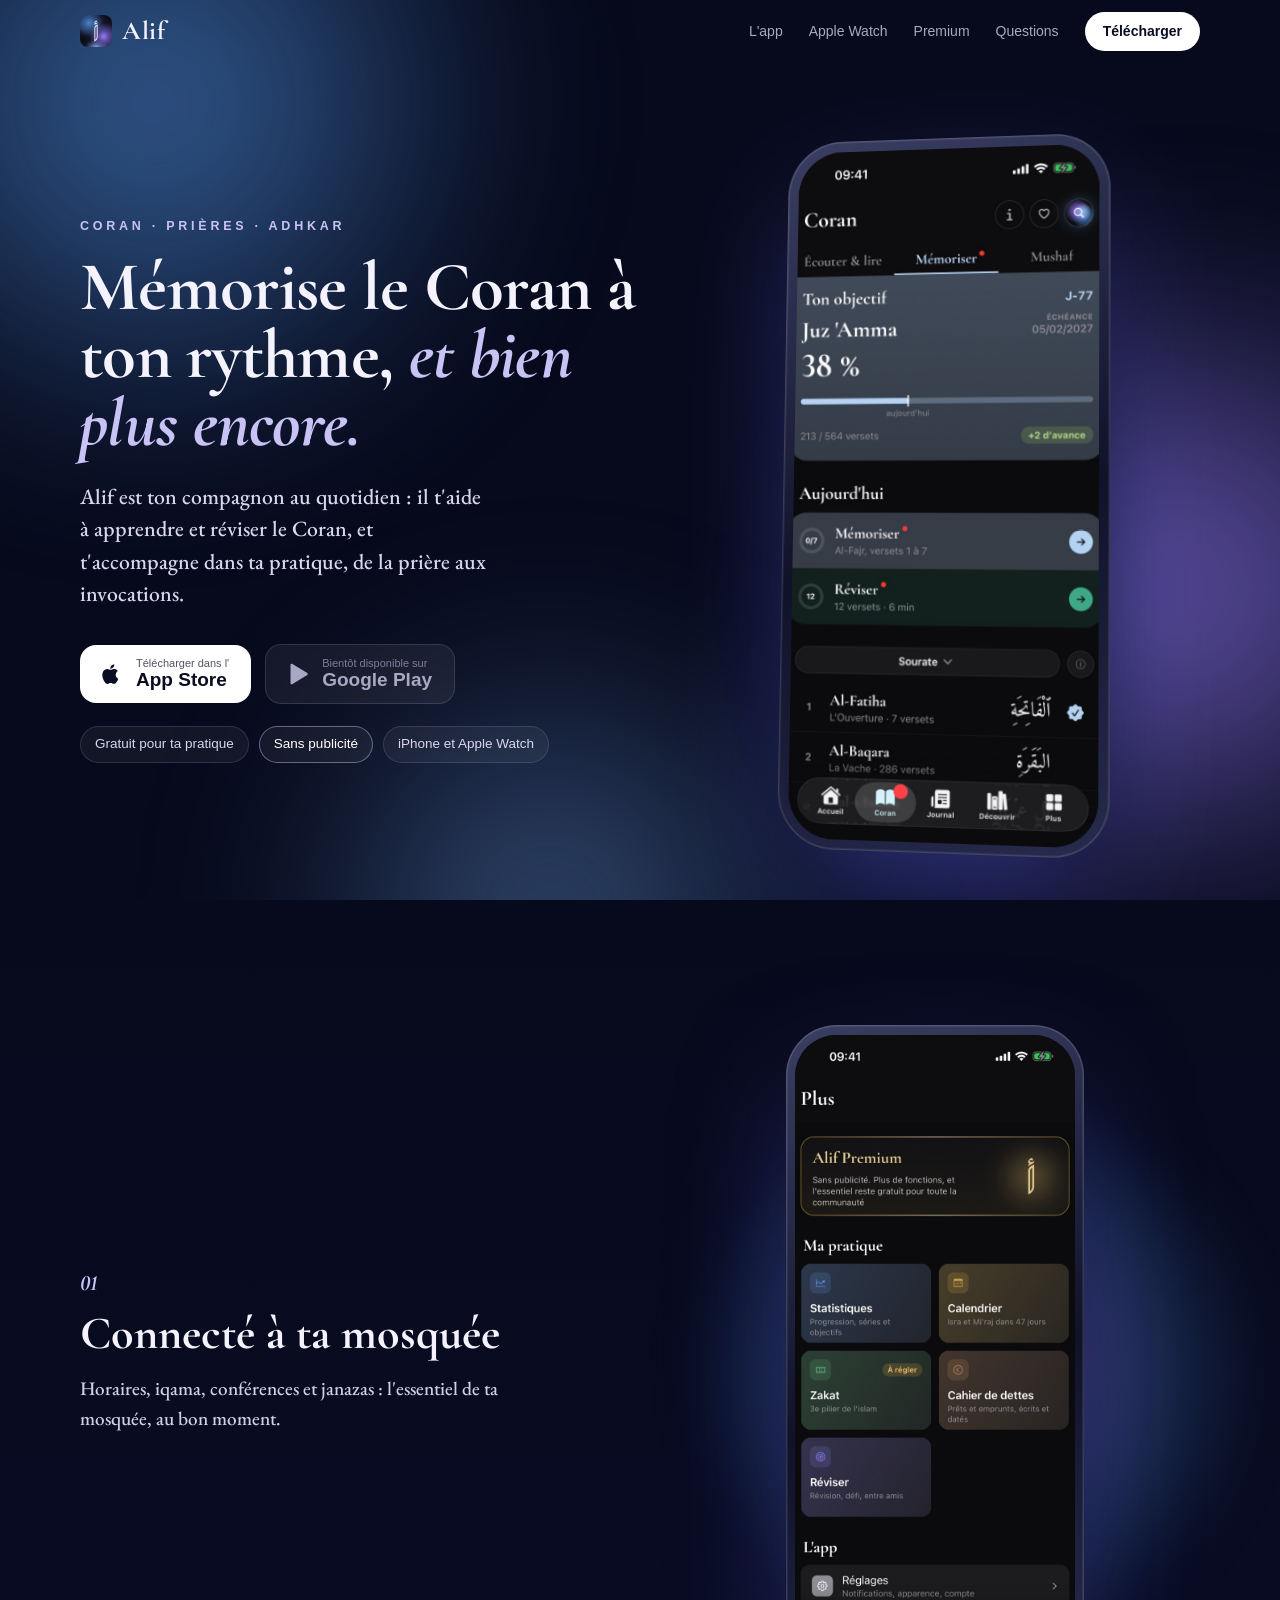
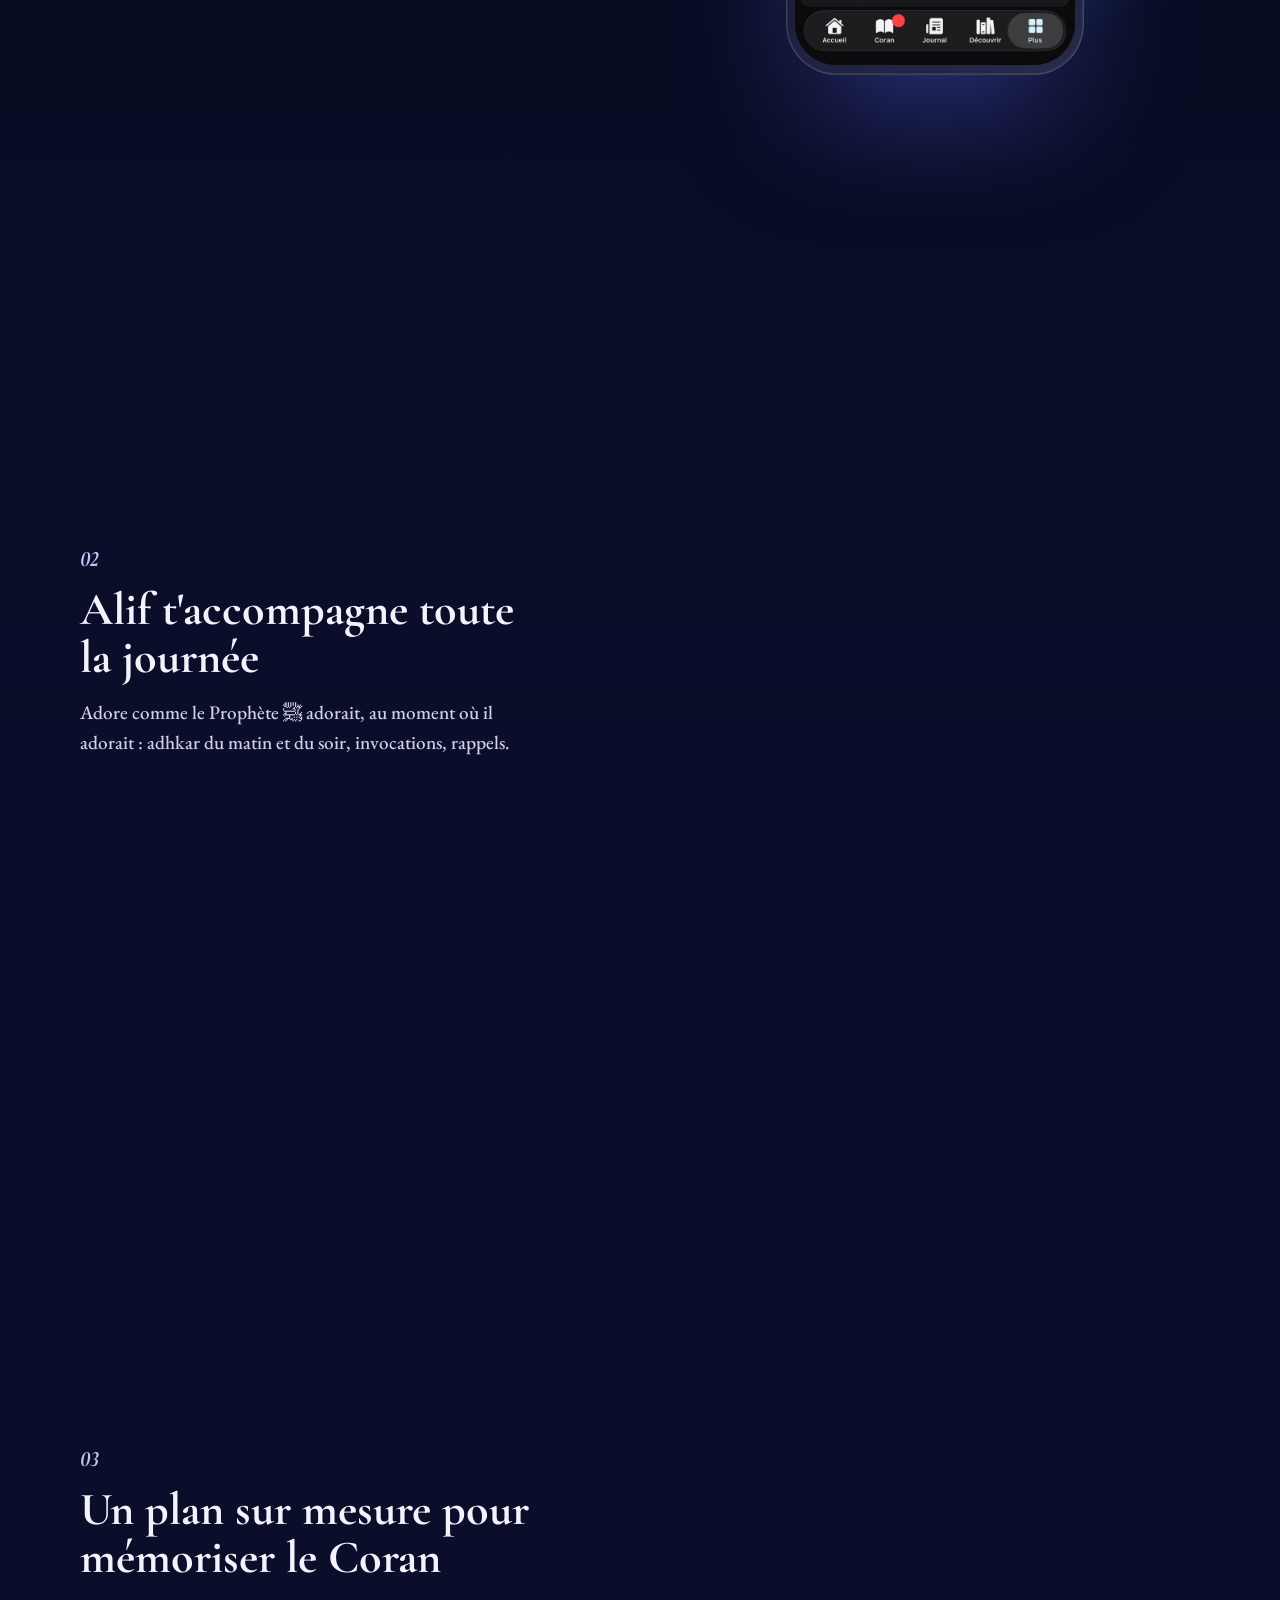
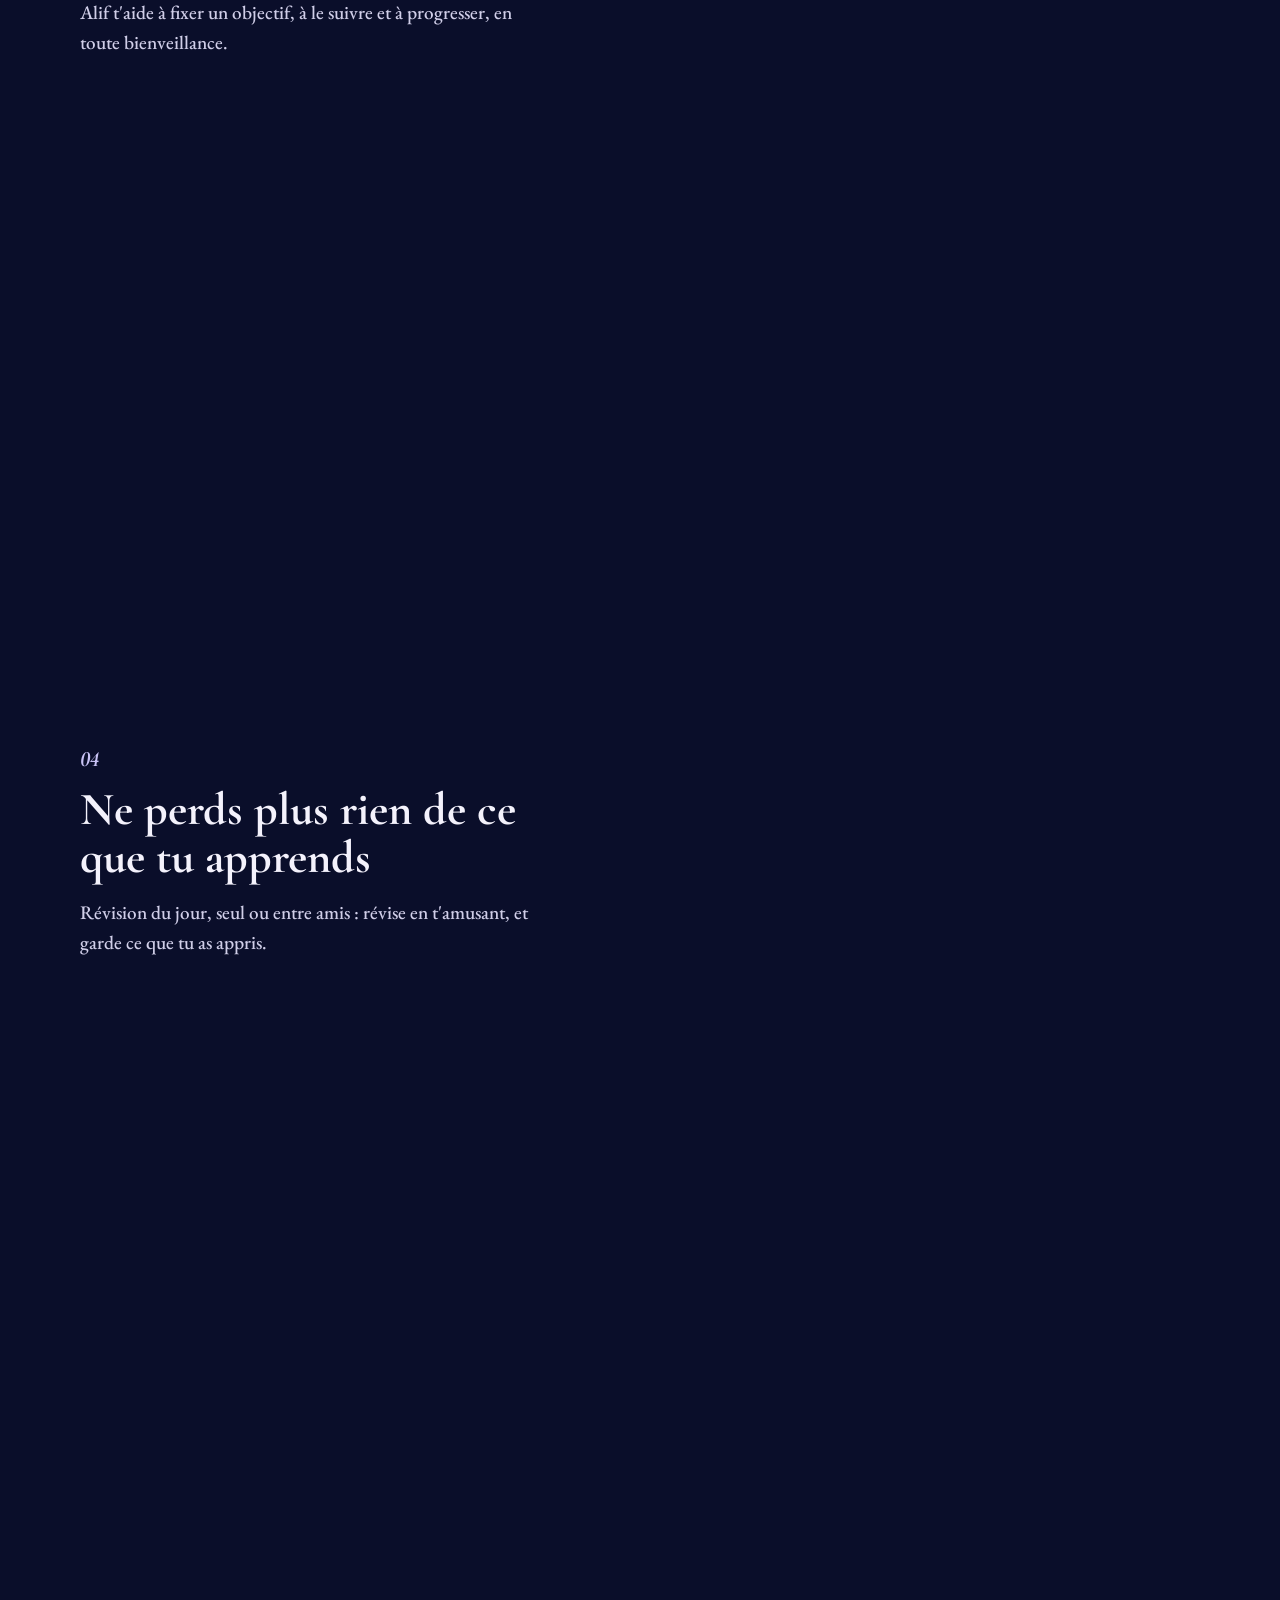
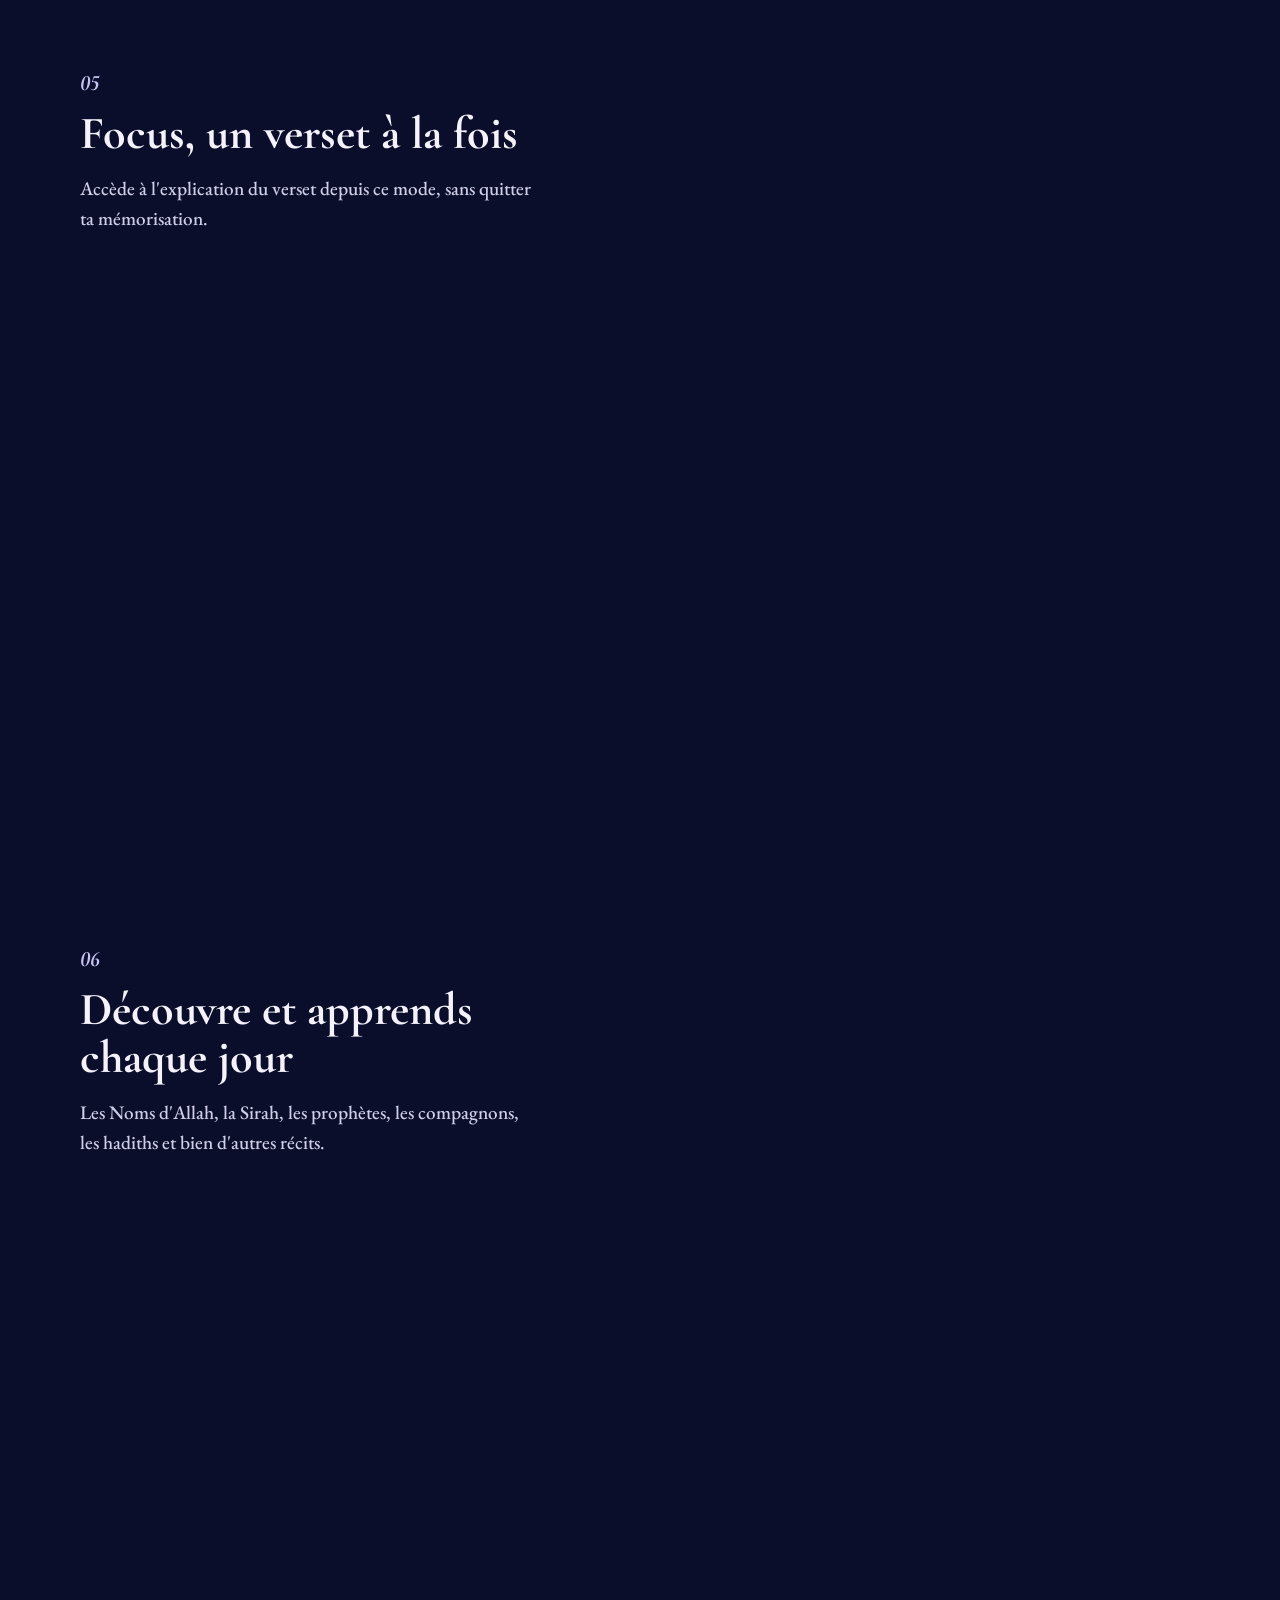
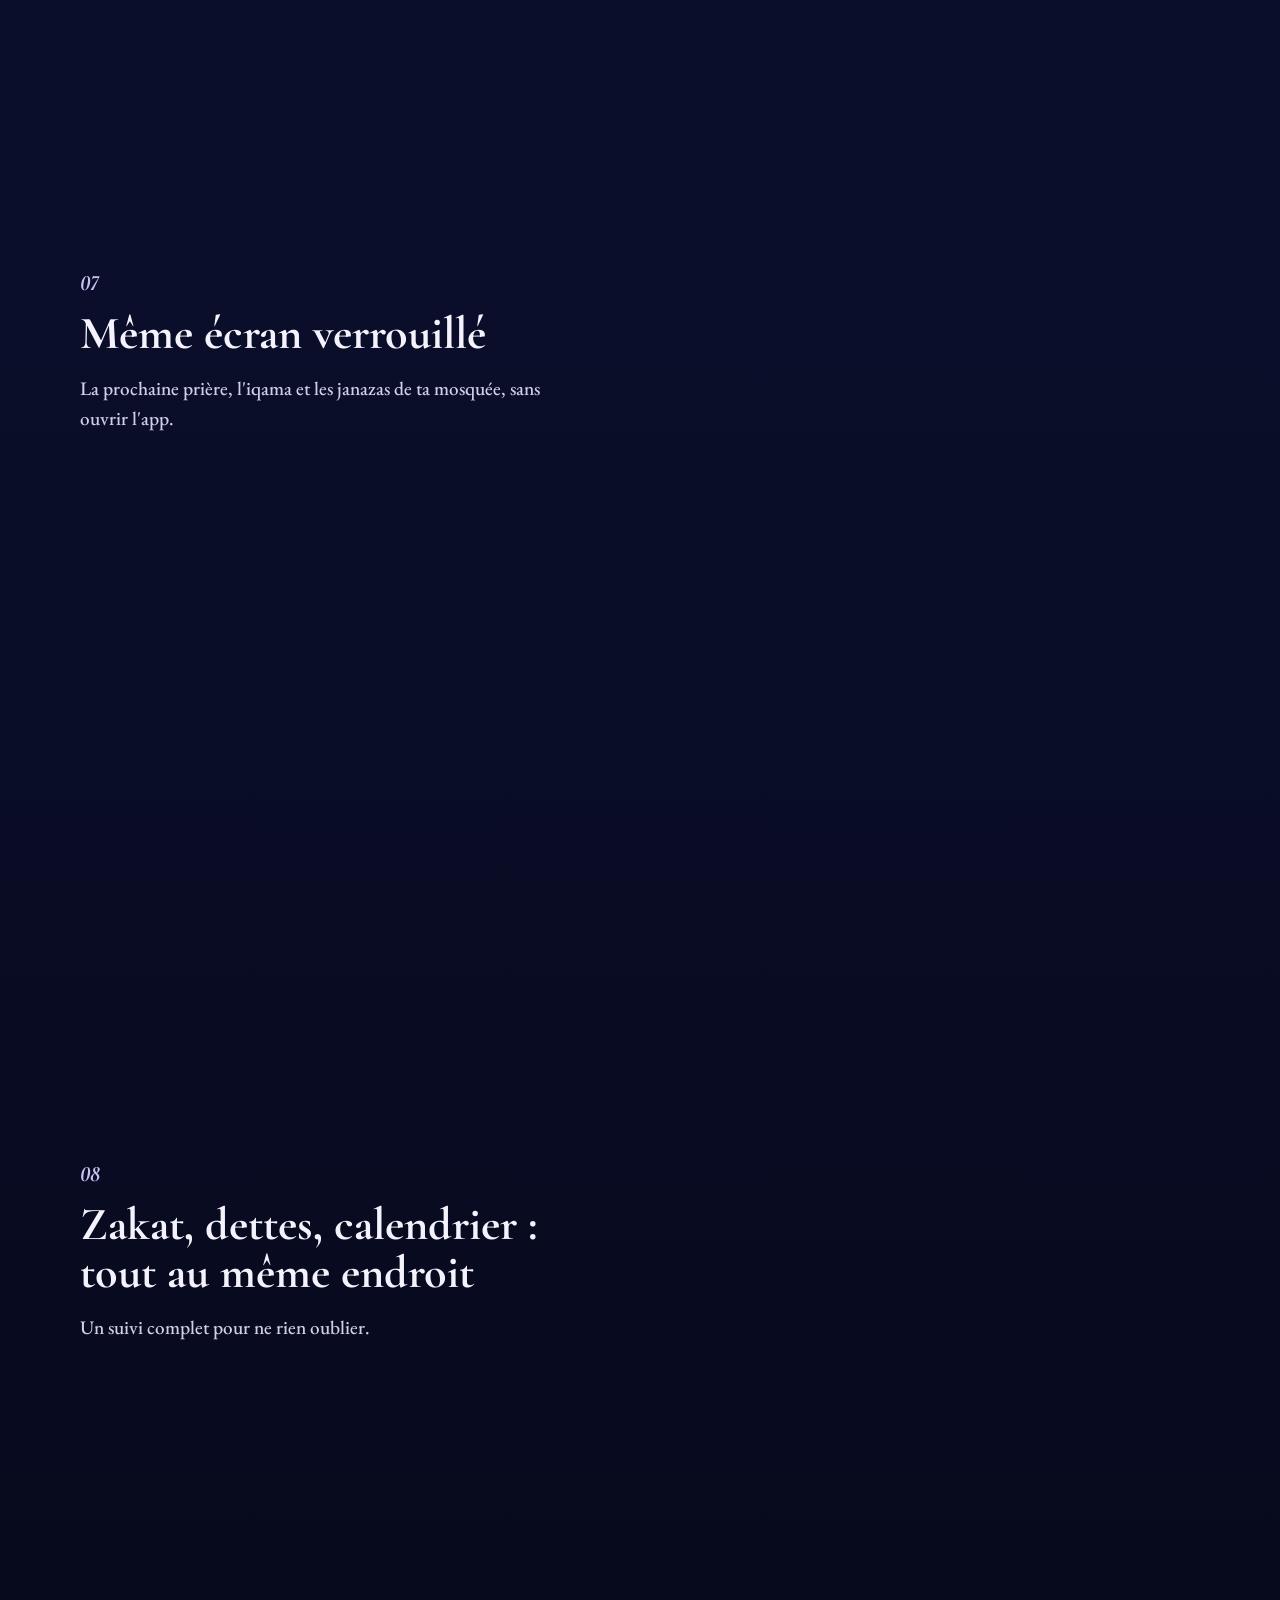
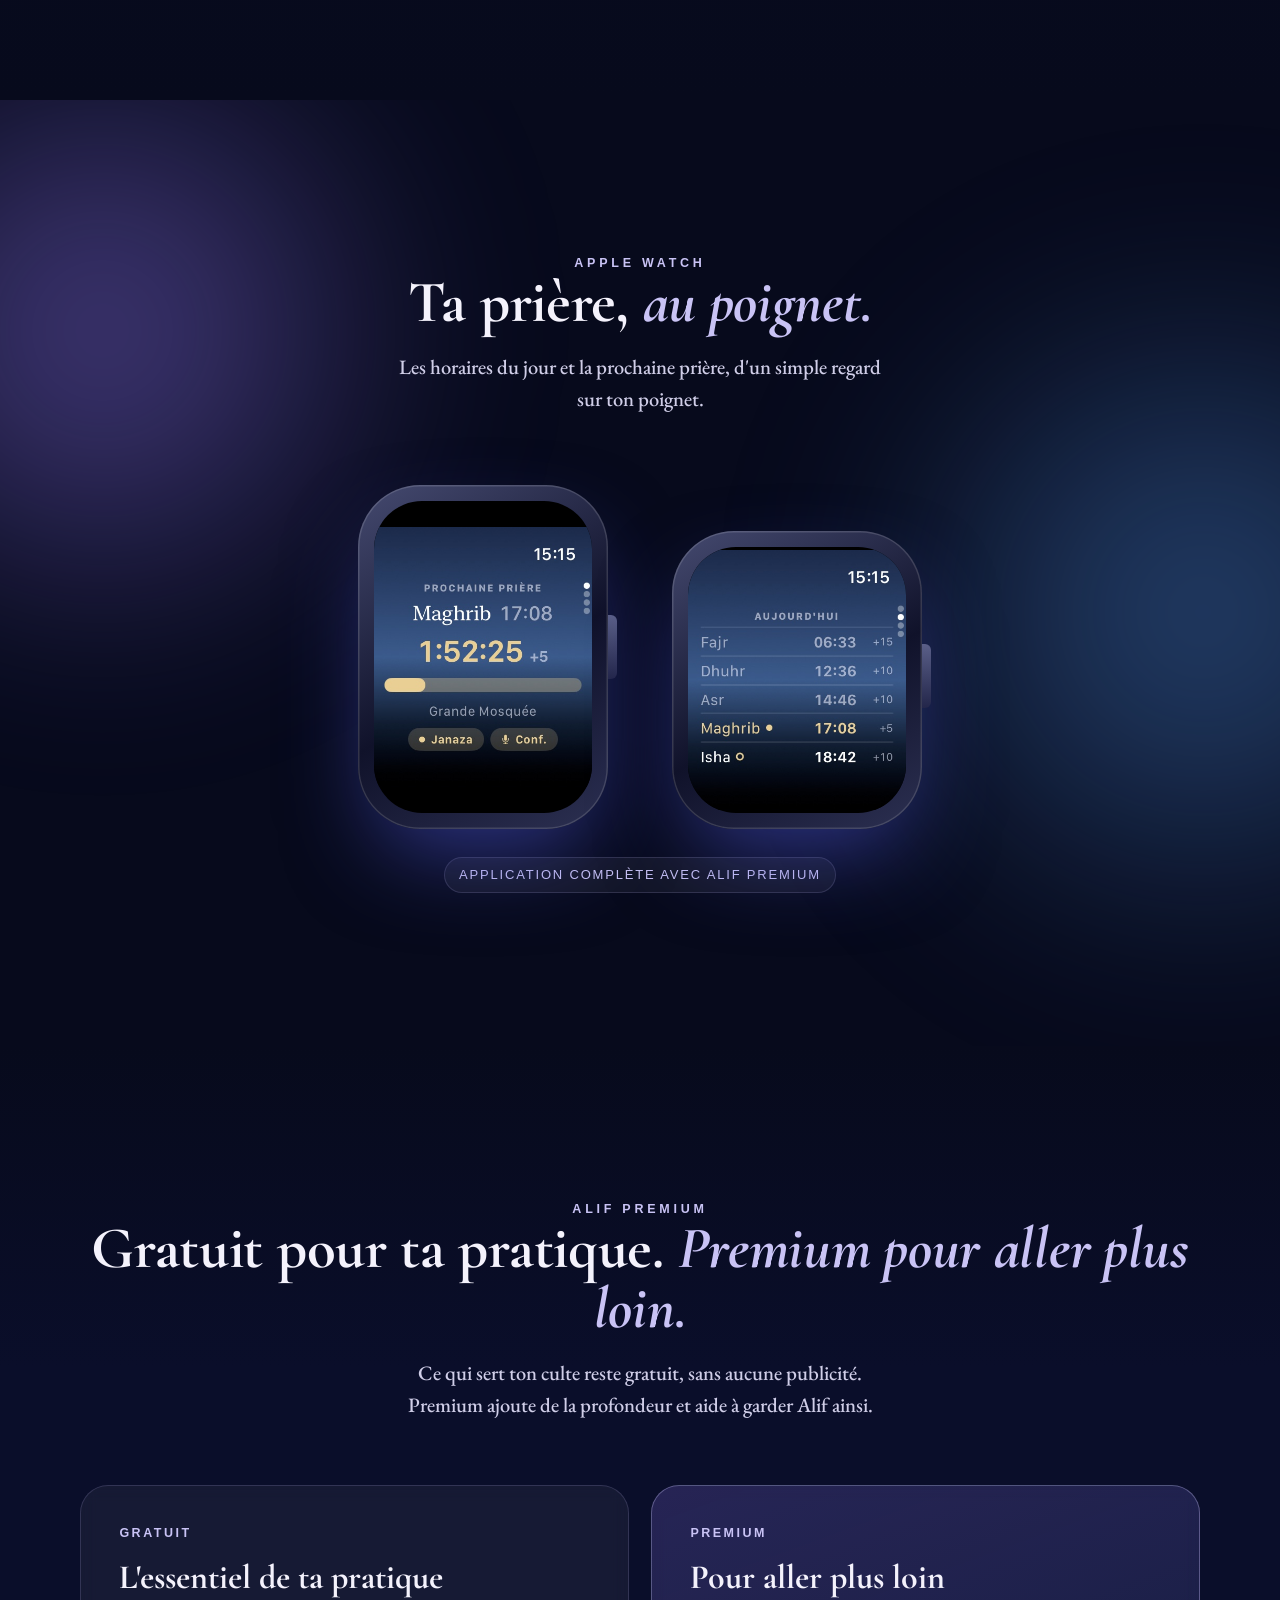
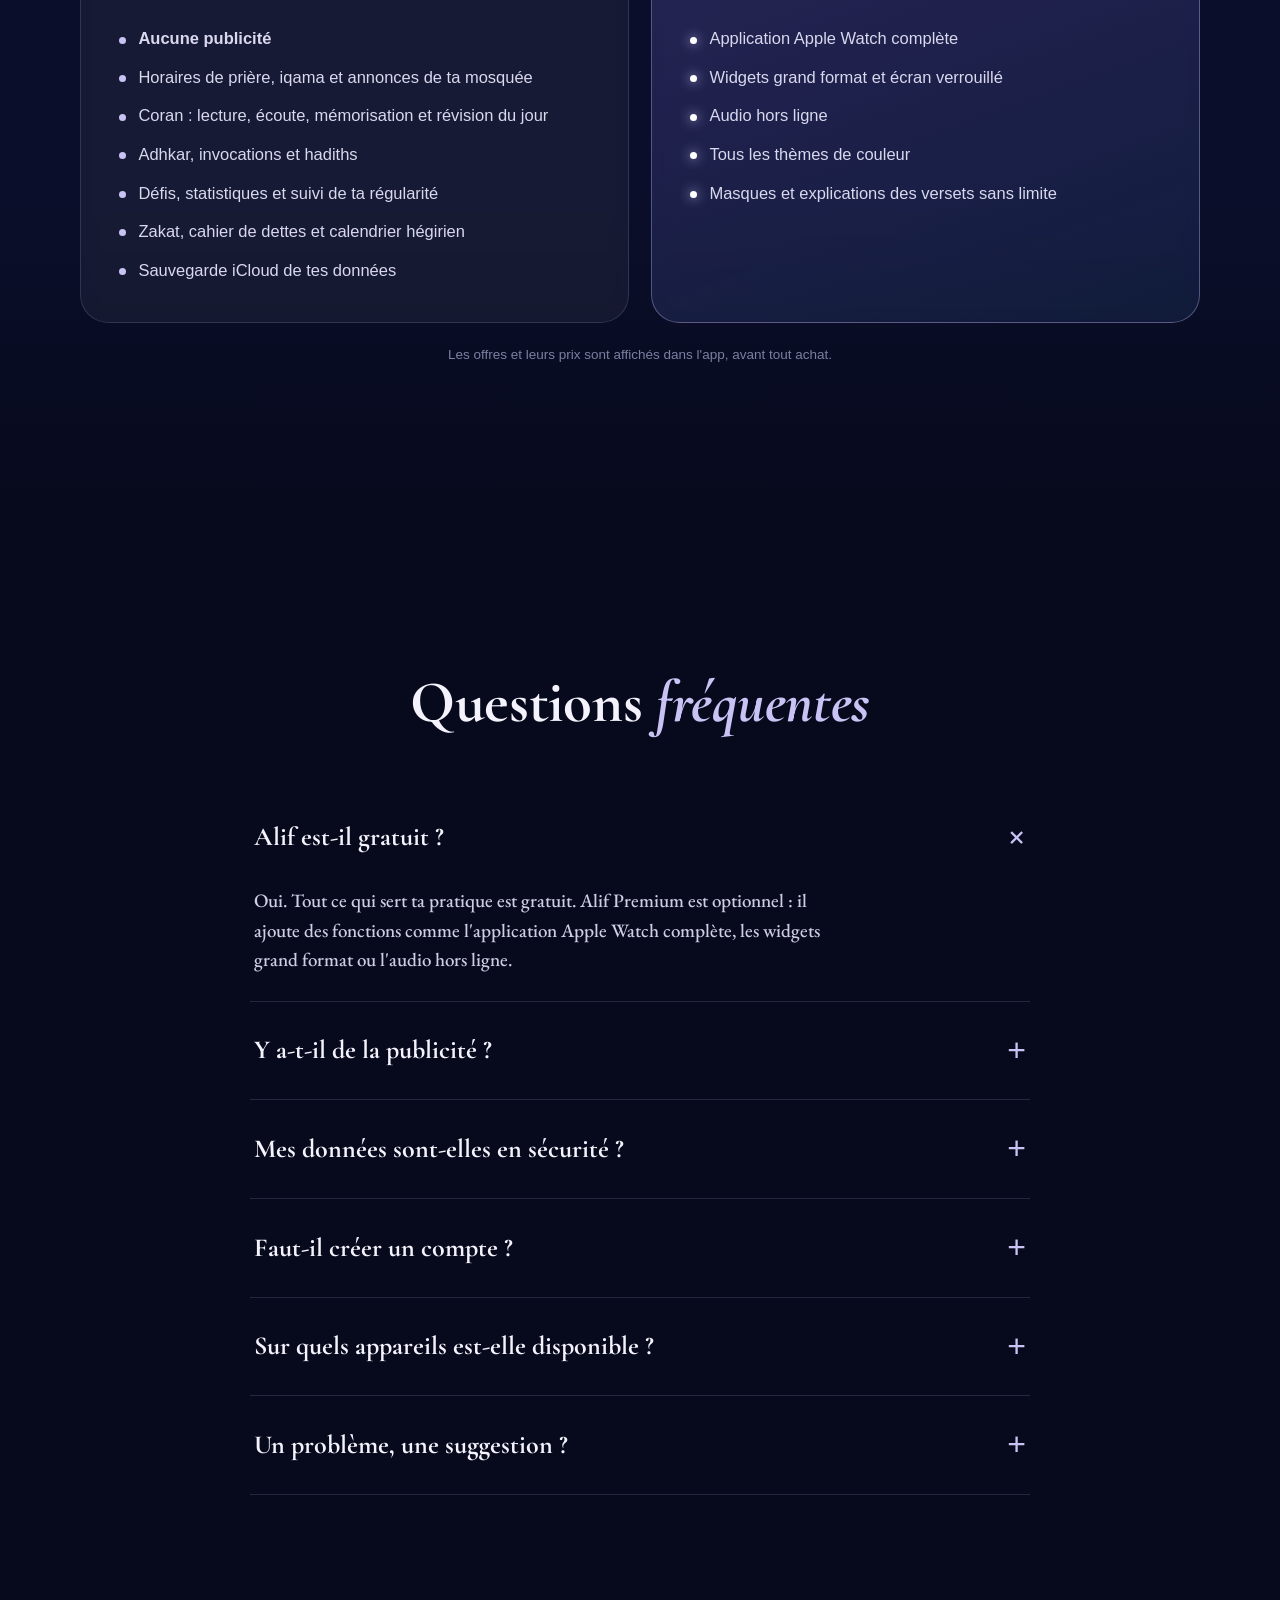
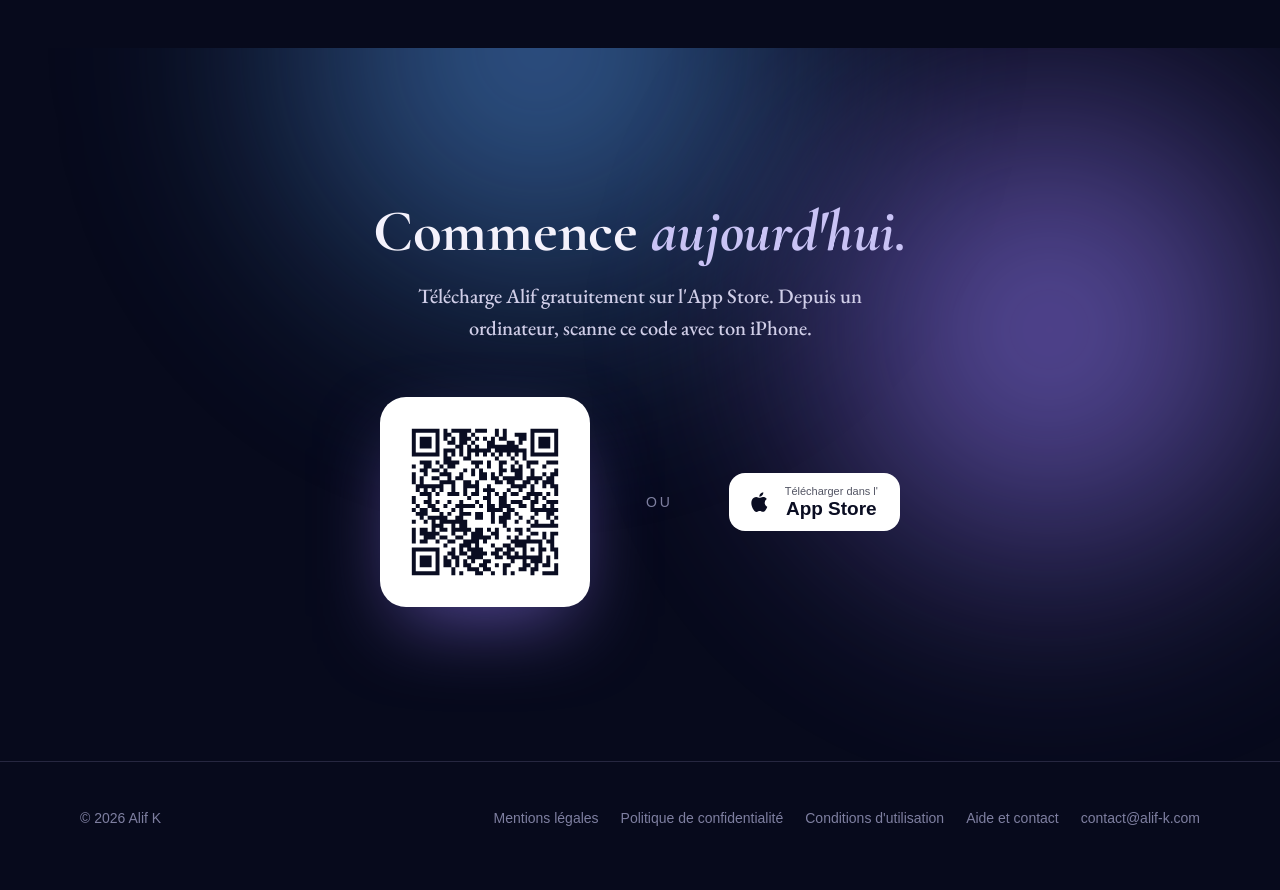
==== commit 04421837: "Site: reword the all-day step (the app's own sentence) and the download line Co-Authored-By: Claude " ====
--- a/index.html
+++ b/index.html
@@ -57,7 +57,7 @@
   <div class="wrap">
     <div class="steps" id="steps">
       <article class="step on" data-i="0" id="s0"><span class="n">01</span><h3>Connecté à ta mosquée</h3><p>Horaires, iqama, conférences et janazas : l'essentiel de ta mosquée, au bon moment.</p></article>
-      <article class="step" data-i="1" id="s1"><span class="n">02</span><h3>Alif t'accompagne toute la journée</h3><p>Adhkar du matin et du soir, invocations, rappels : adore comme le Prophète ﷺ l'a enseigné, au moment où tu adores.</p></article>
+      <article class="step" data-i="1" id="s1"><span class="n">02</span><h3>Alif t'accompagne toute la journée</h3><p>Adore comme le Prophète ﷺ adorait, au moment où il adorait : adhkar du matin et du soir, invocations, rappels.</p></article>
       <article class="step" data-i="2" id="s2"><span class="n">03</span><h3>Un plan sur mesure pour mémoriser le Coran</h3><p>Alif t'aide à fixer un objectif, à le suivre et à progresser, en toute bienveillance.</p></article>
       <article class="step" data-i="3" id="s3"><span class="n">04</span><h3>Ne perds plus rien de ce que tu apprends</h3><p>Révision du jour, seul ou entre amis : révise en t'amusant, et garde ce que tu as appris.</p></article>
       <article class="step" data-i="4" id="s4"><span class="n">05</span><h3>Focus, un verset à la fois</h3><p>Accède à l'explication du verset depuis ce mode, sans quitter ta mémorisation.</p></article>
@@ -152,7 +152,7 @@
   <div class="halo"><i class="a" style="left:12vmax;top:-30vmax"></i><i class="b" style="right:-10vmax;top:-6vmax"></i></div>
   <div class="wrap">
     <h2 class="rv">Commence <em>aujourd'hui.</em></h2>
-    <p class="sub rv" style="--d:.08s">Télécharge Alif sur ton iPhone. Sur ordinateur, scanne le code avec ton téléphone.</p>
+    <p class="sub rv" style="--d:.08s">Télécharge Alif gratuitement sur l'App Store. Depuis un ordinateur, scanne ce code avec ton iPhone.</p>
     <div class="row">
       <div class="qr rv-scale" style="--d:.1s"><img src="assets/img/qr.svg" alt="QR code : télécharger Alif sur l'App Store"></div>
       <span class="or rv">ou</span>
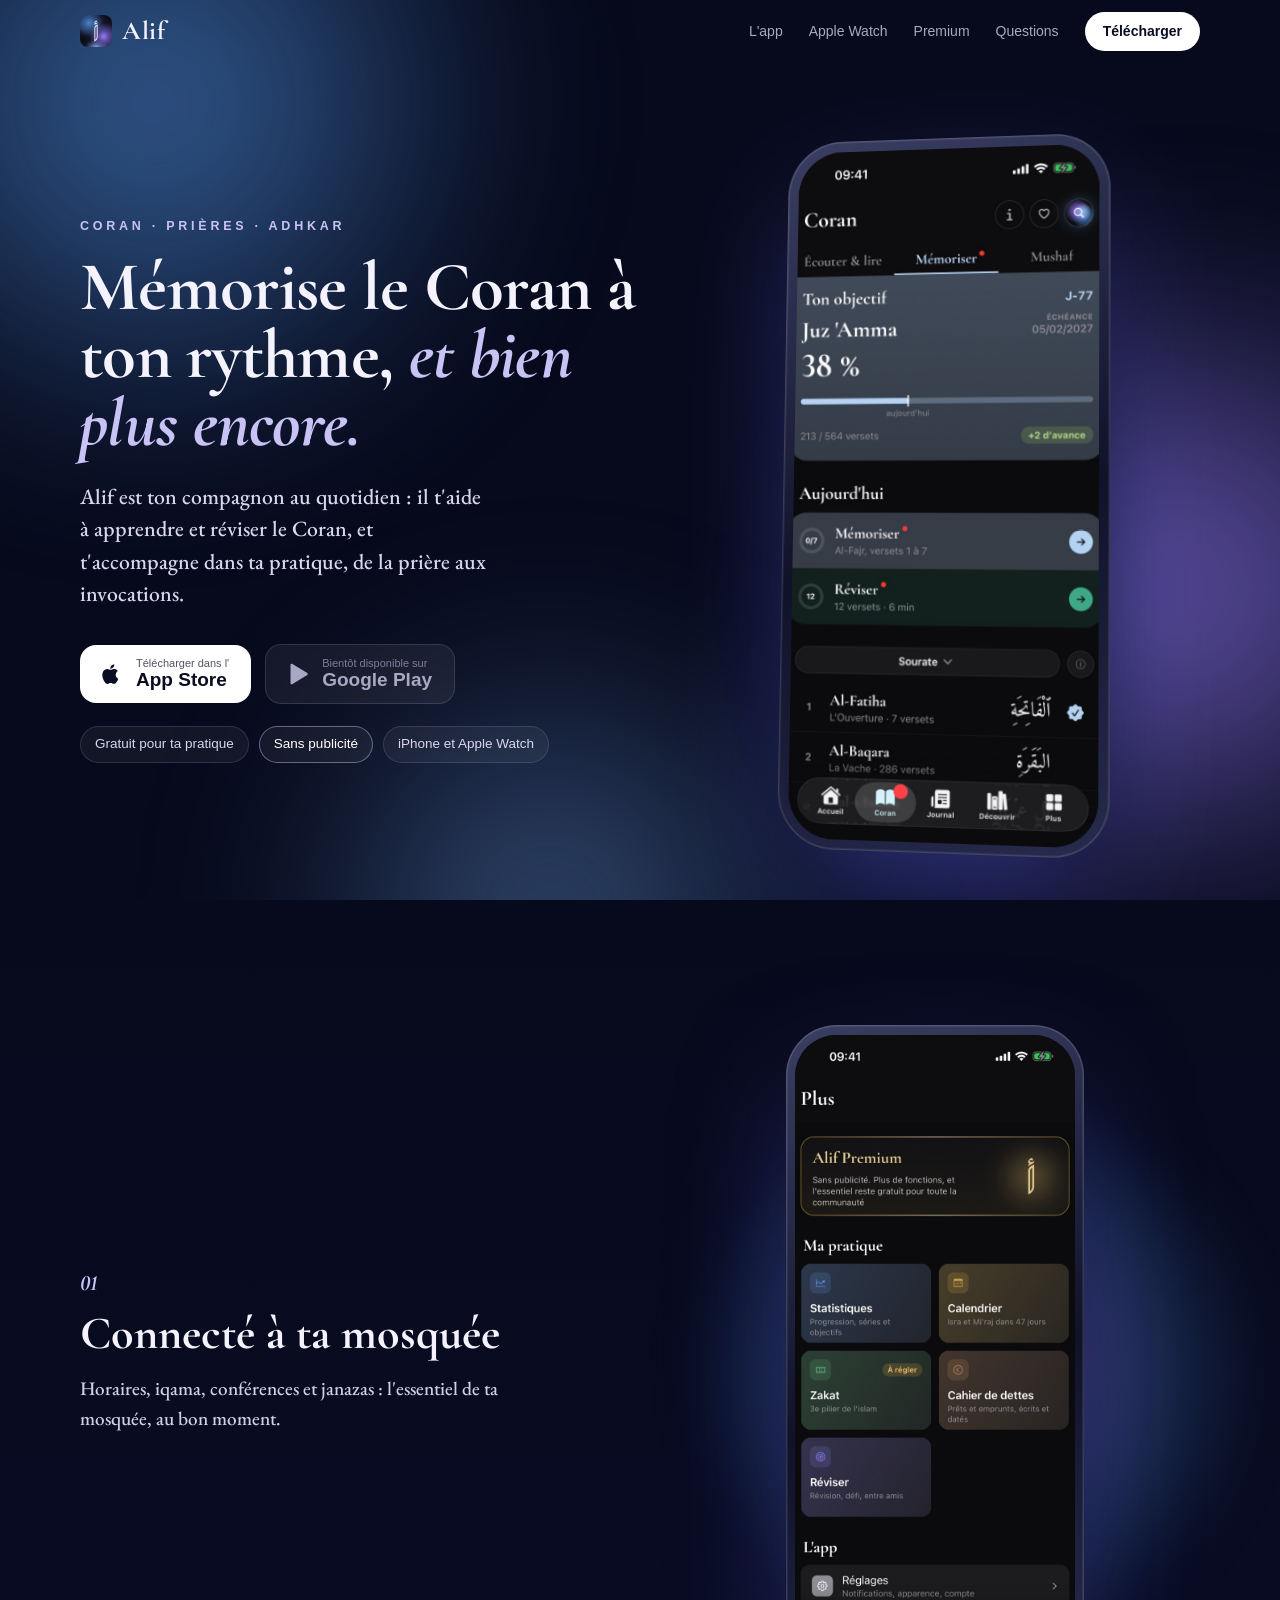
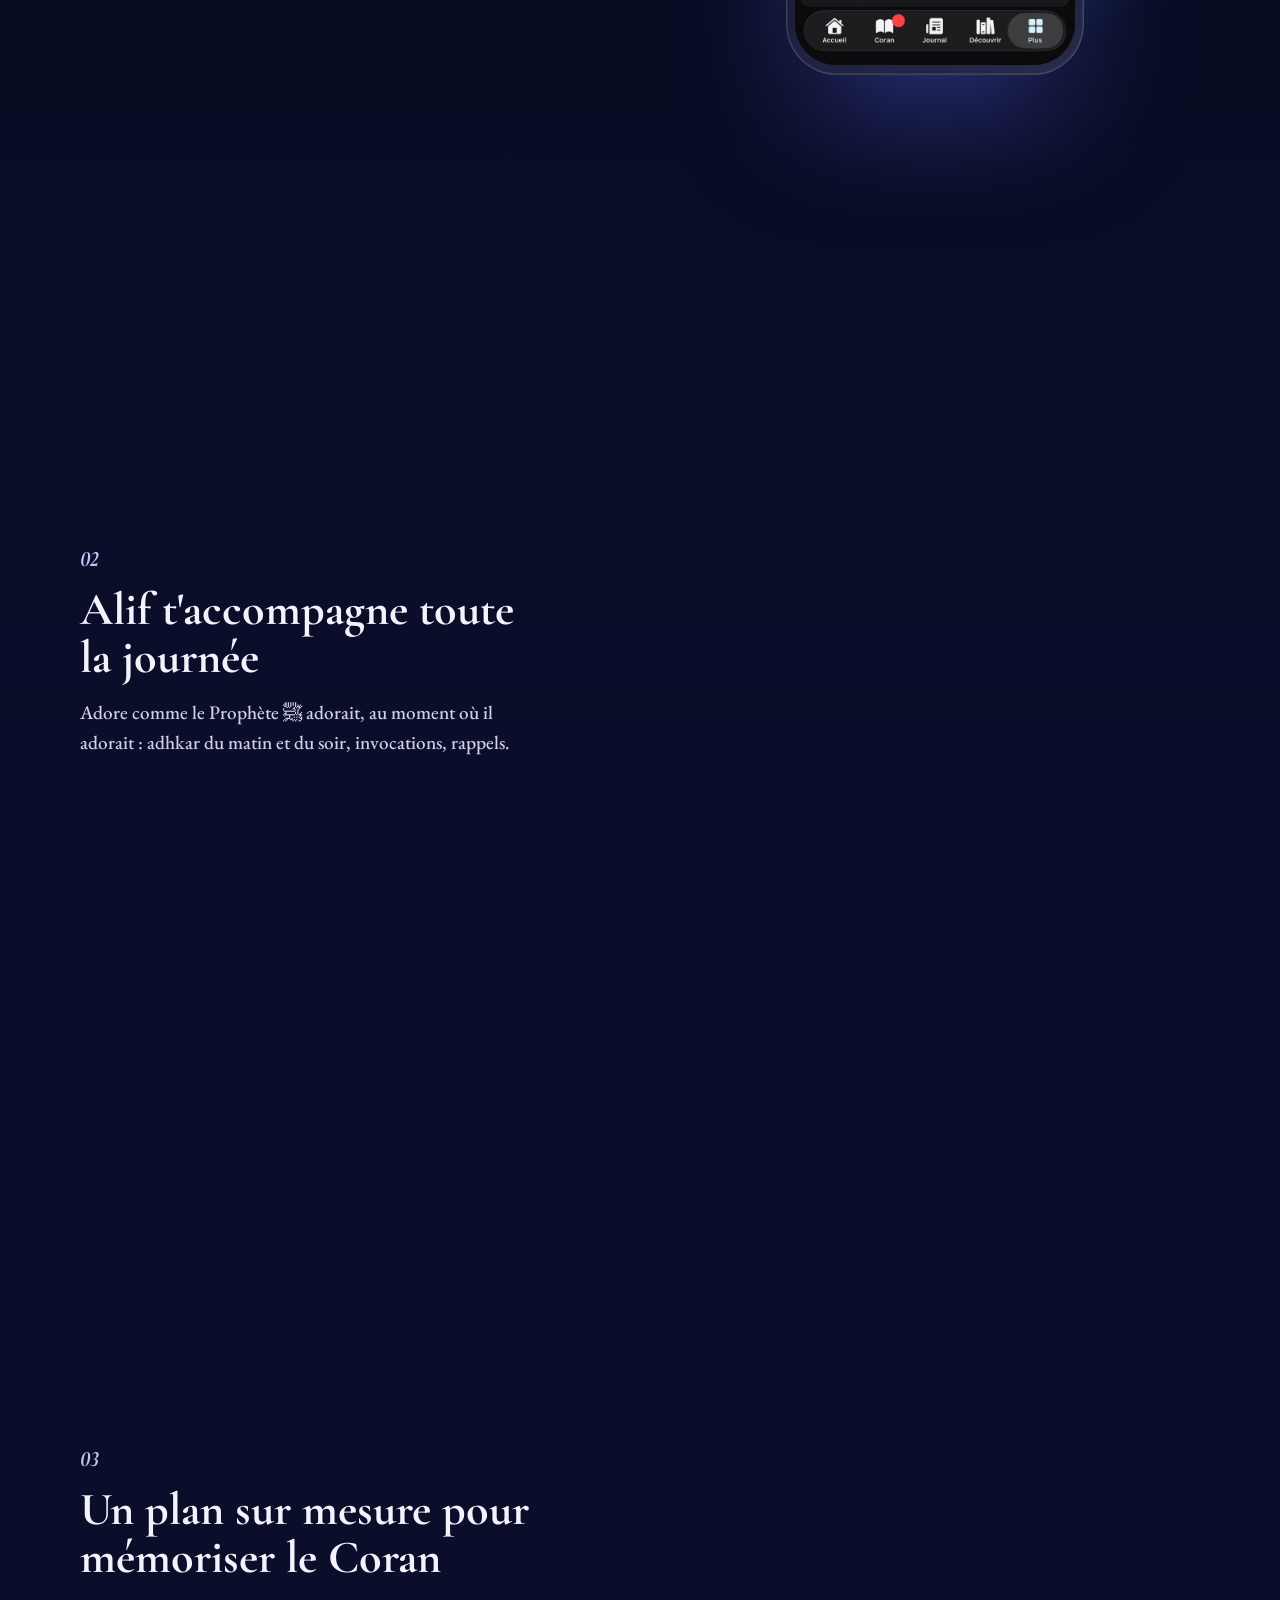
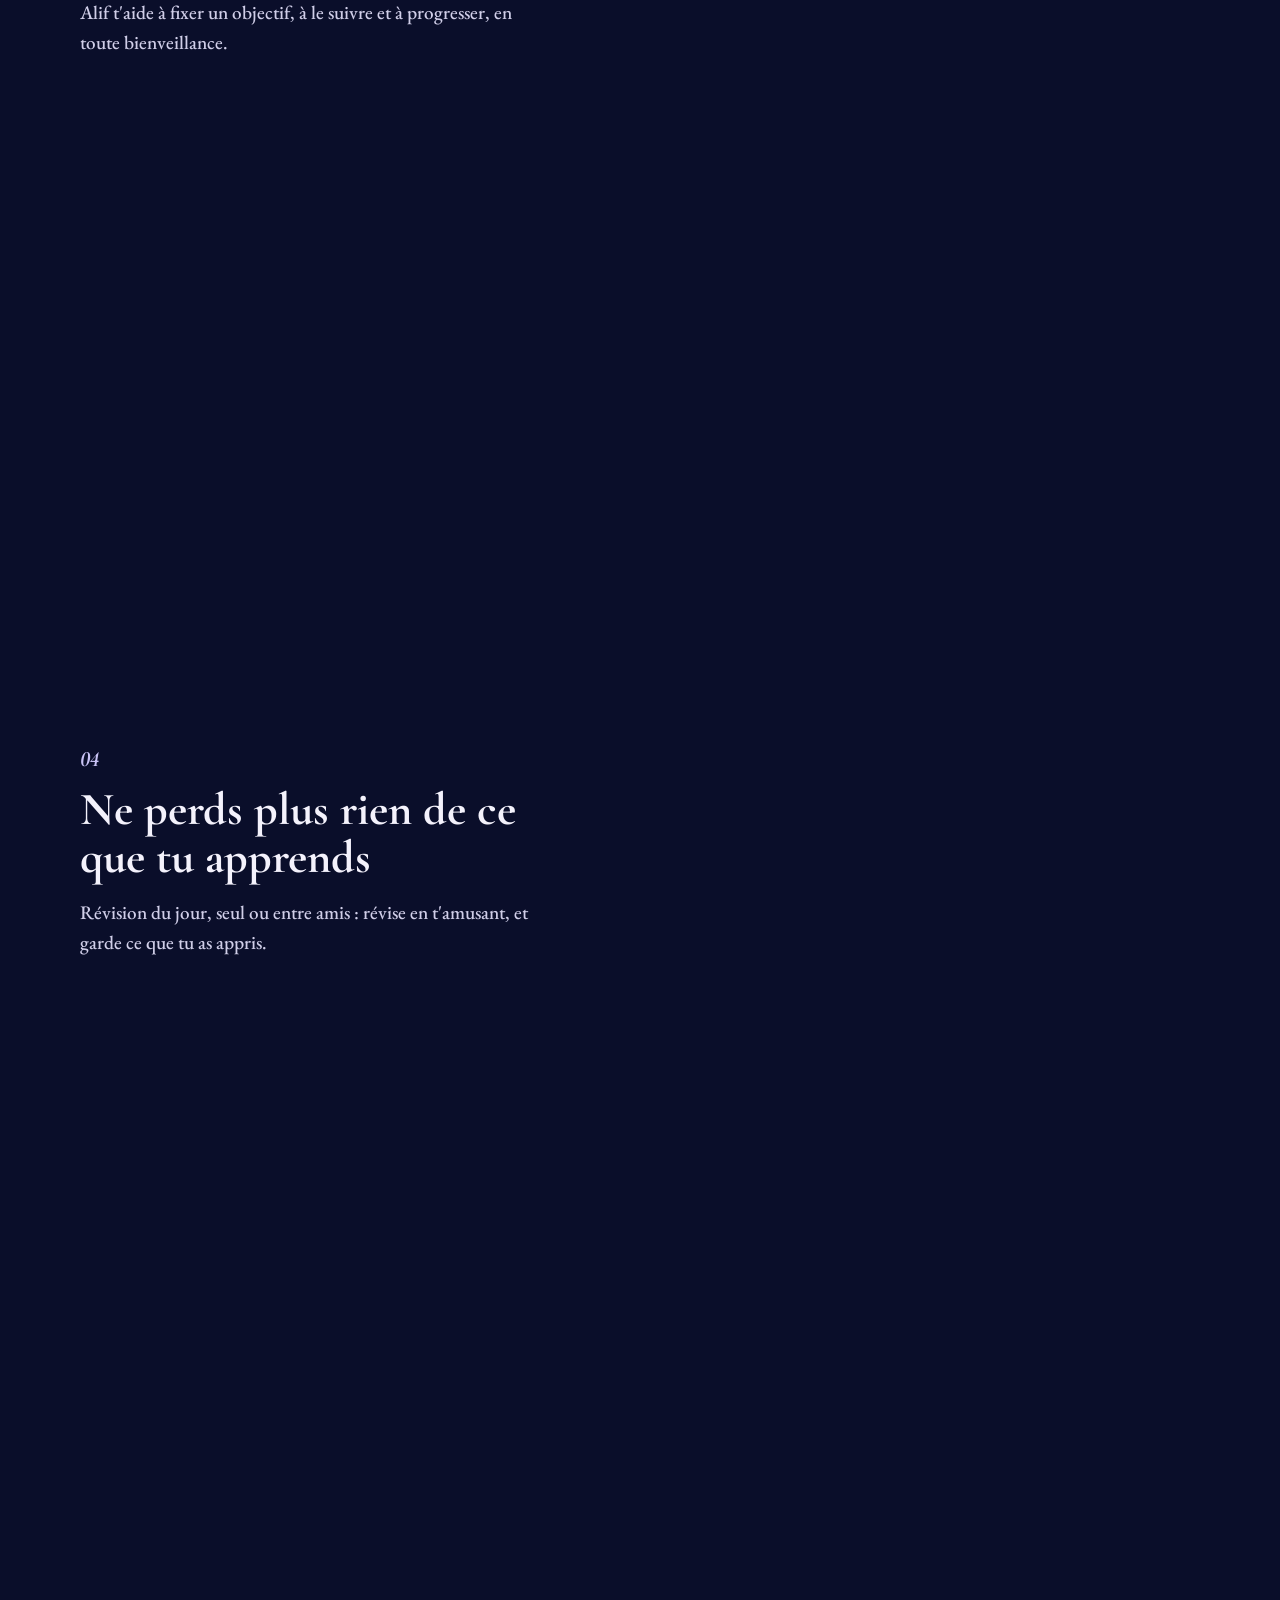
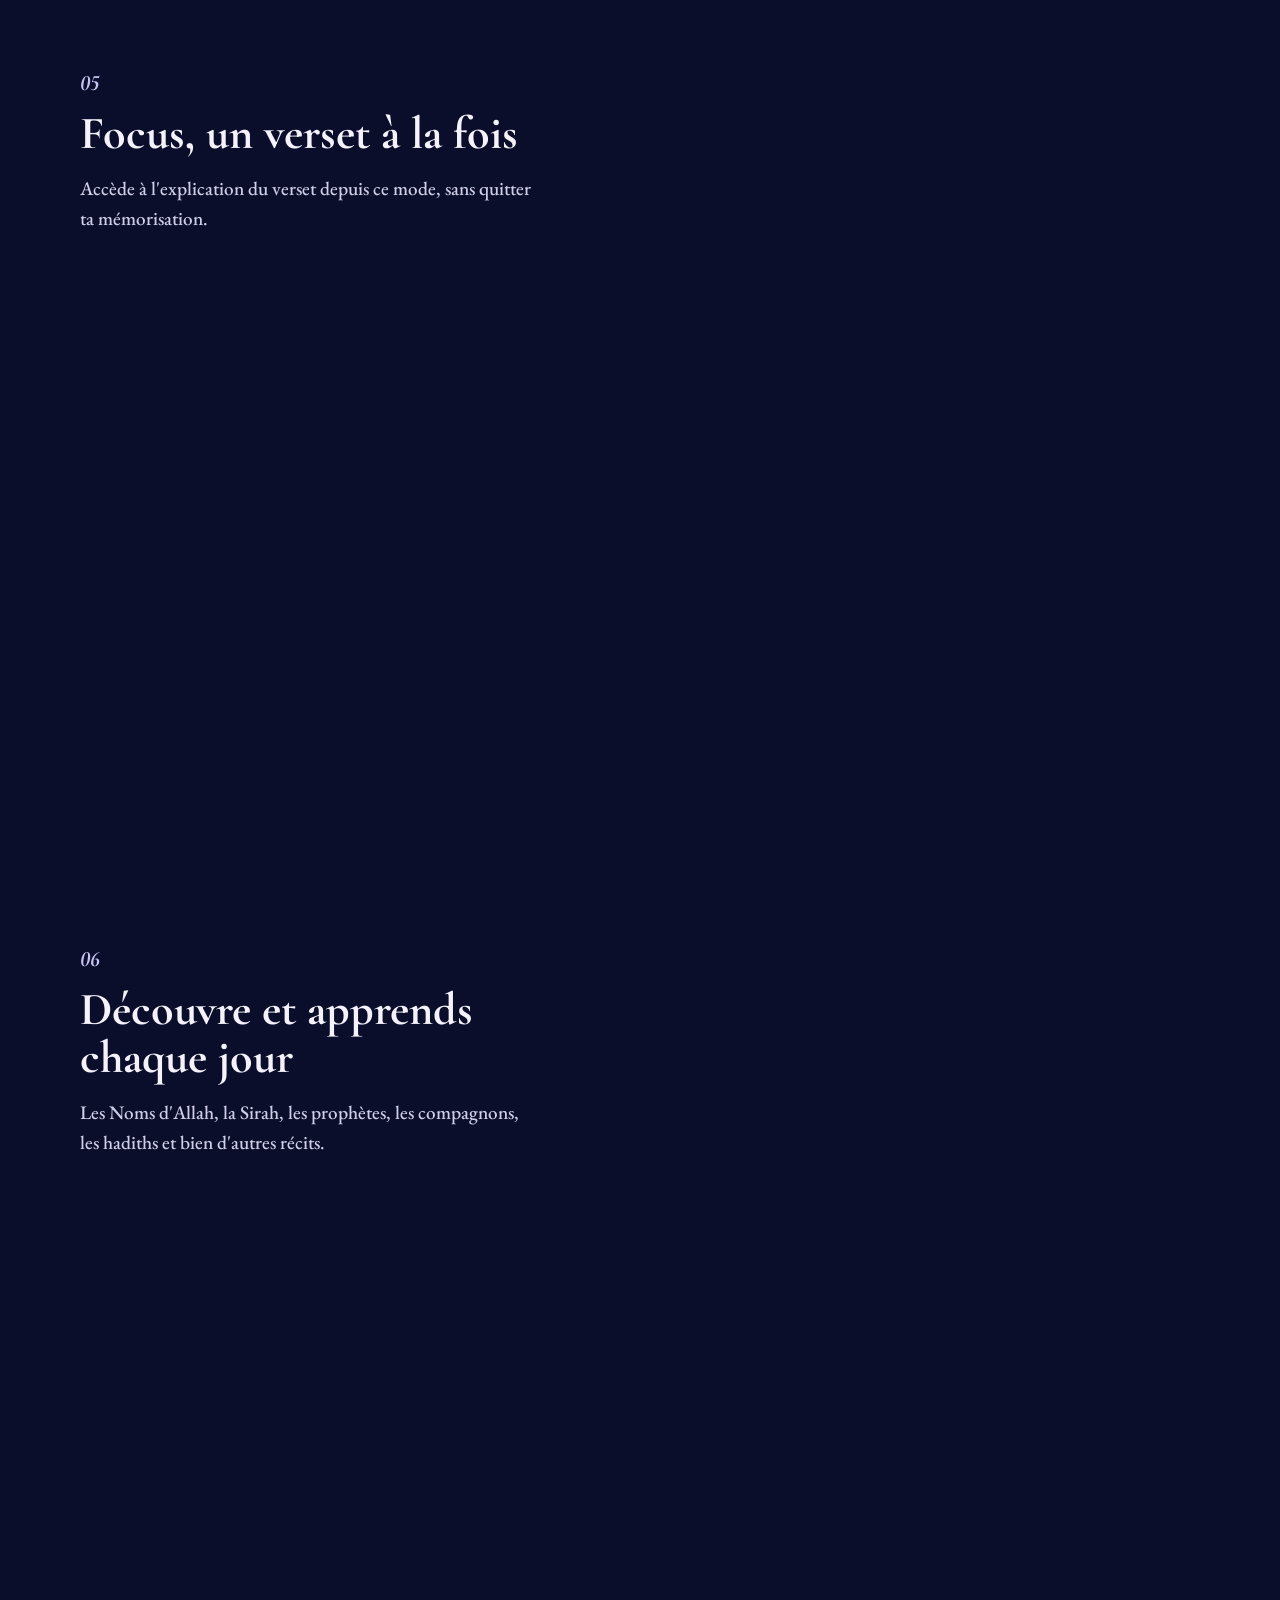
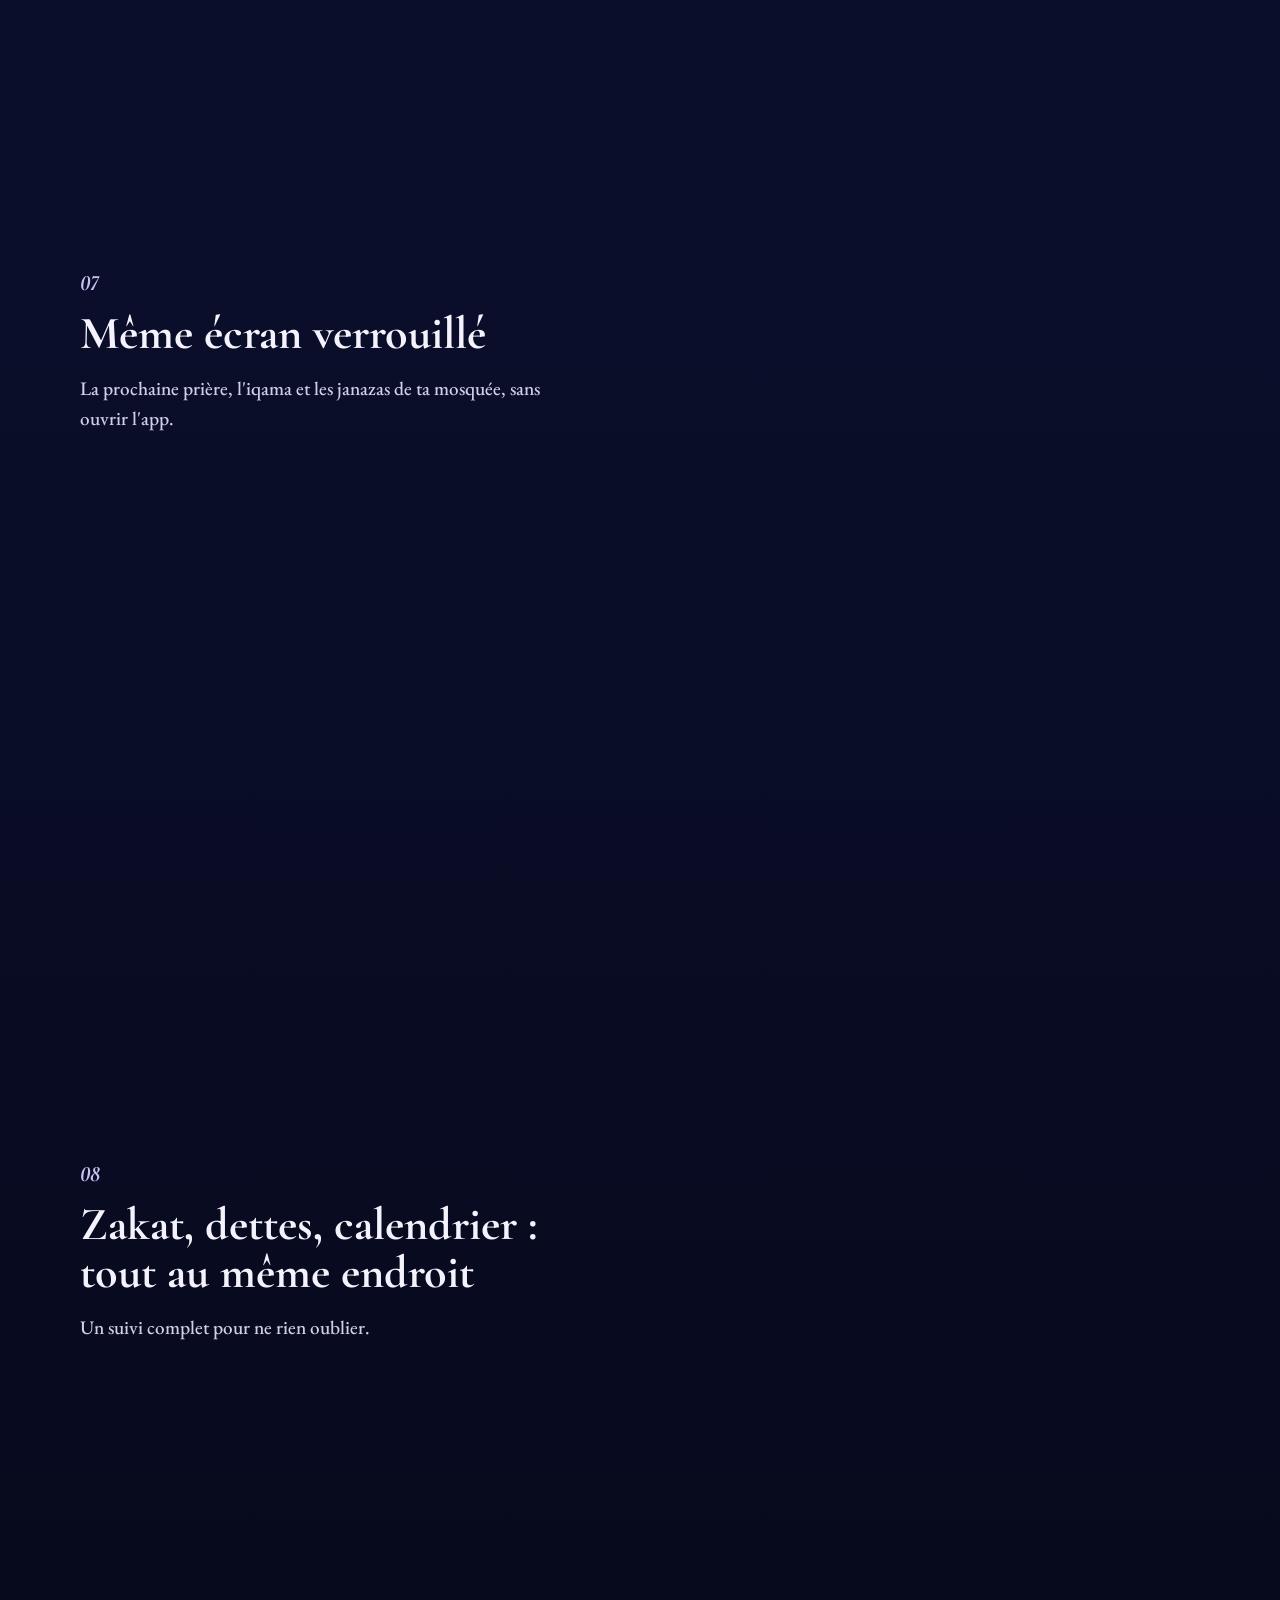
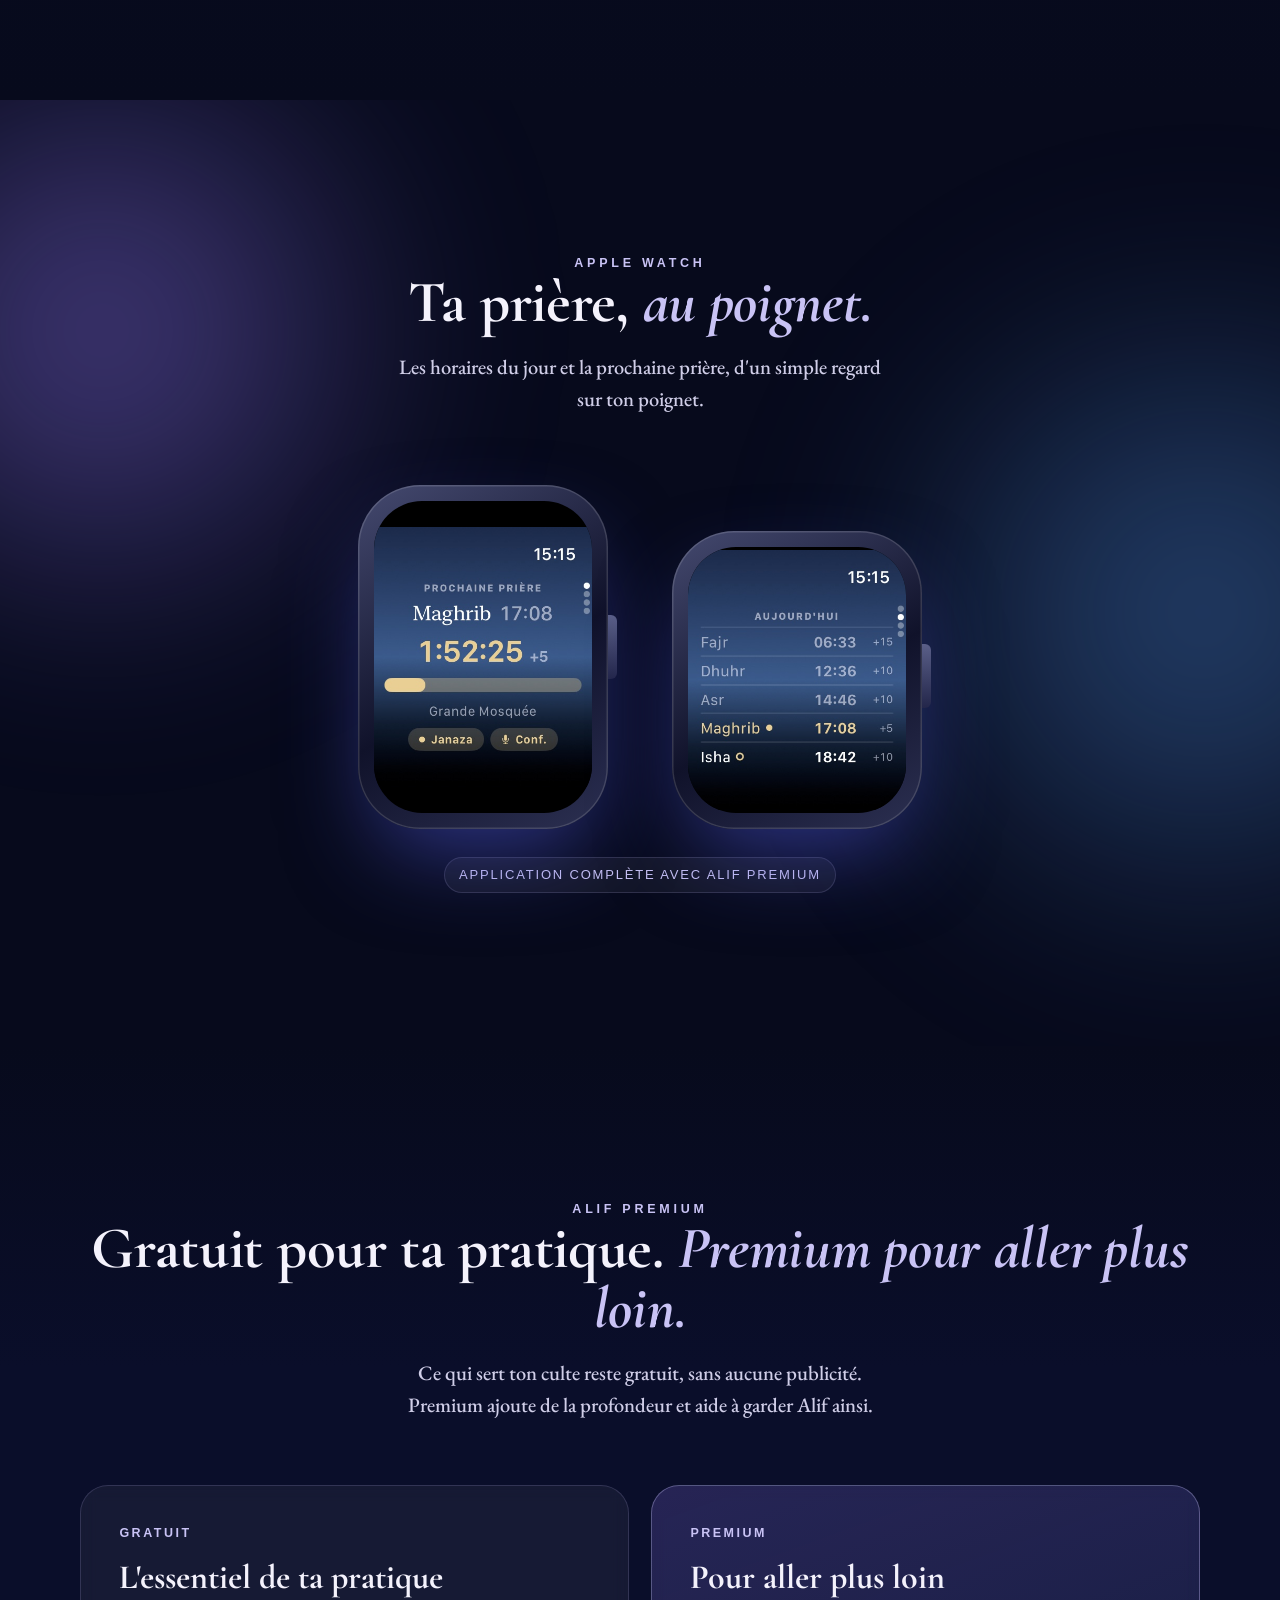
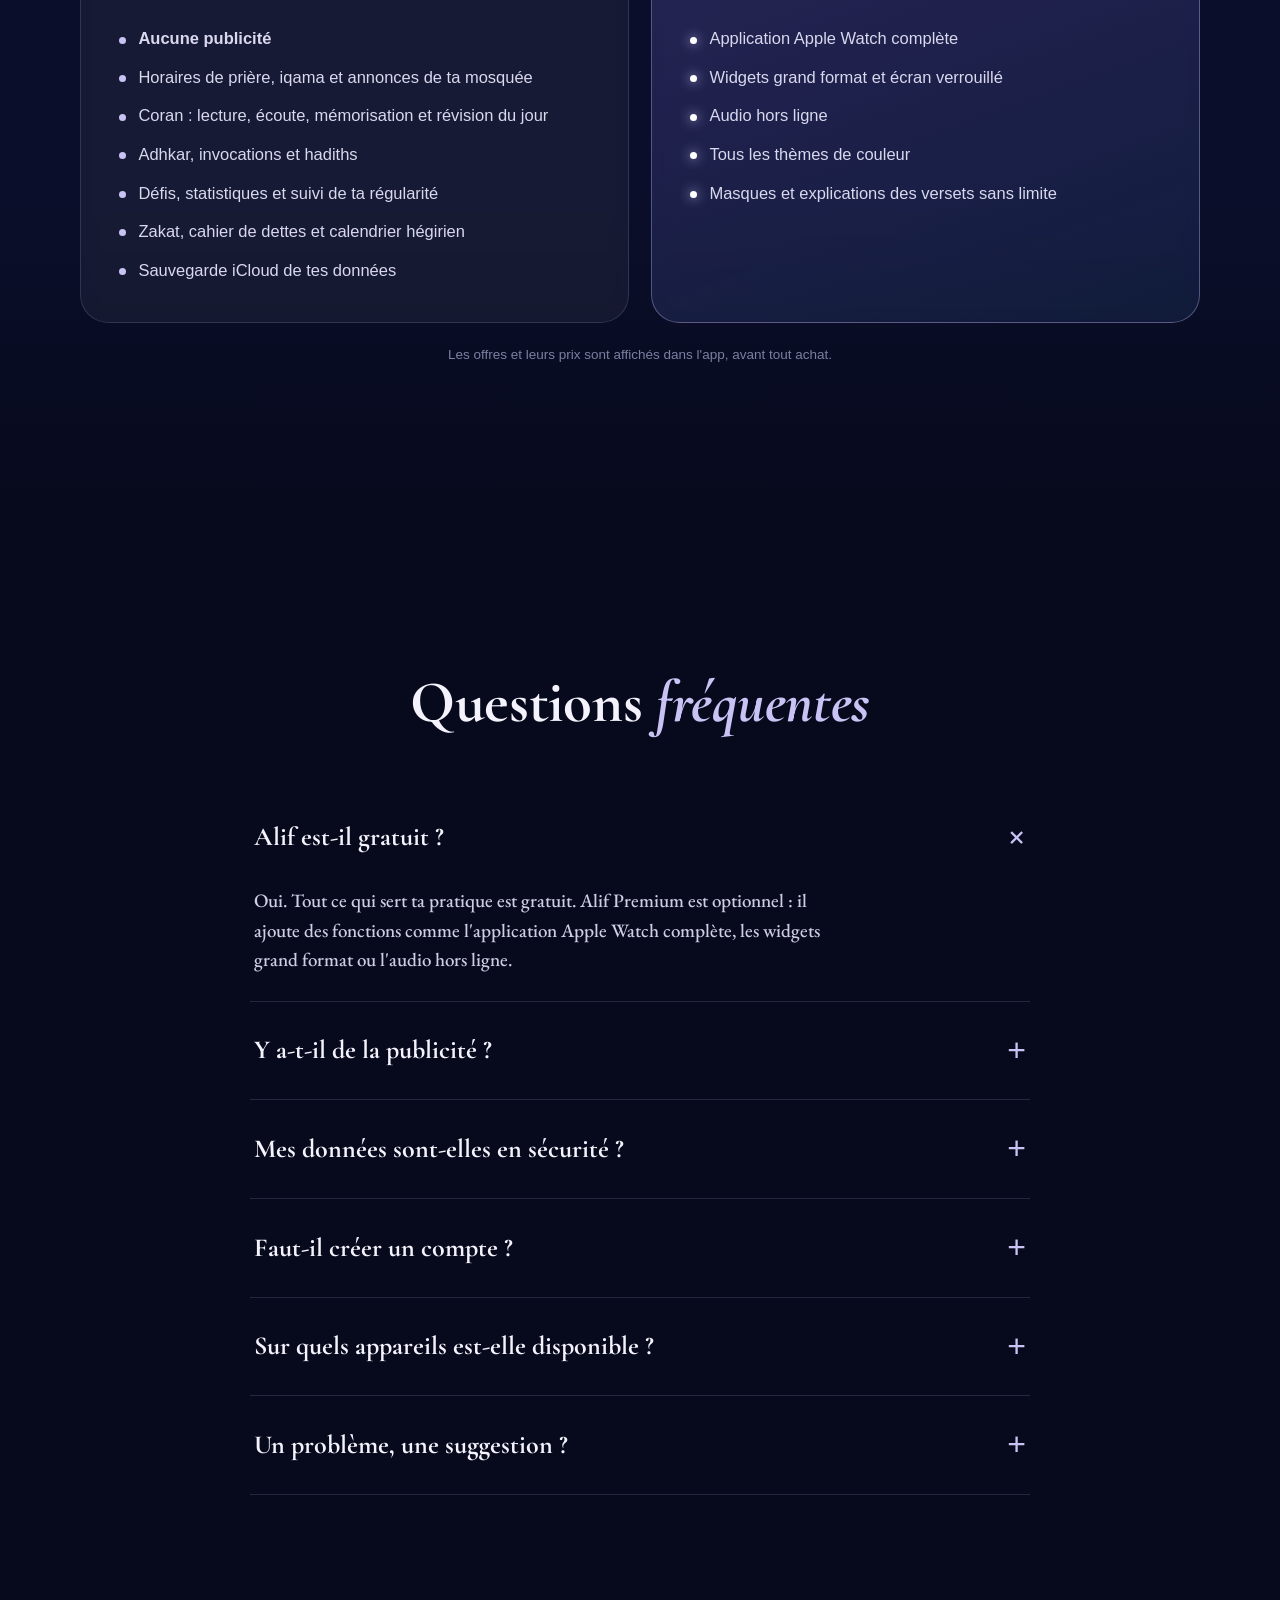
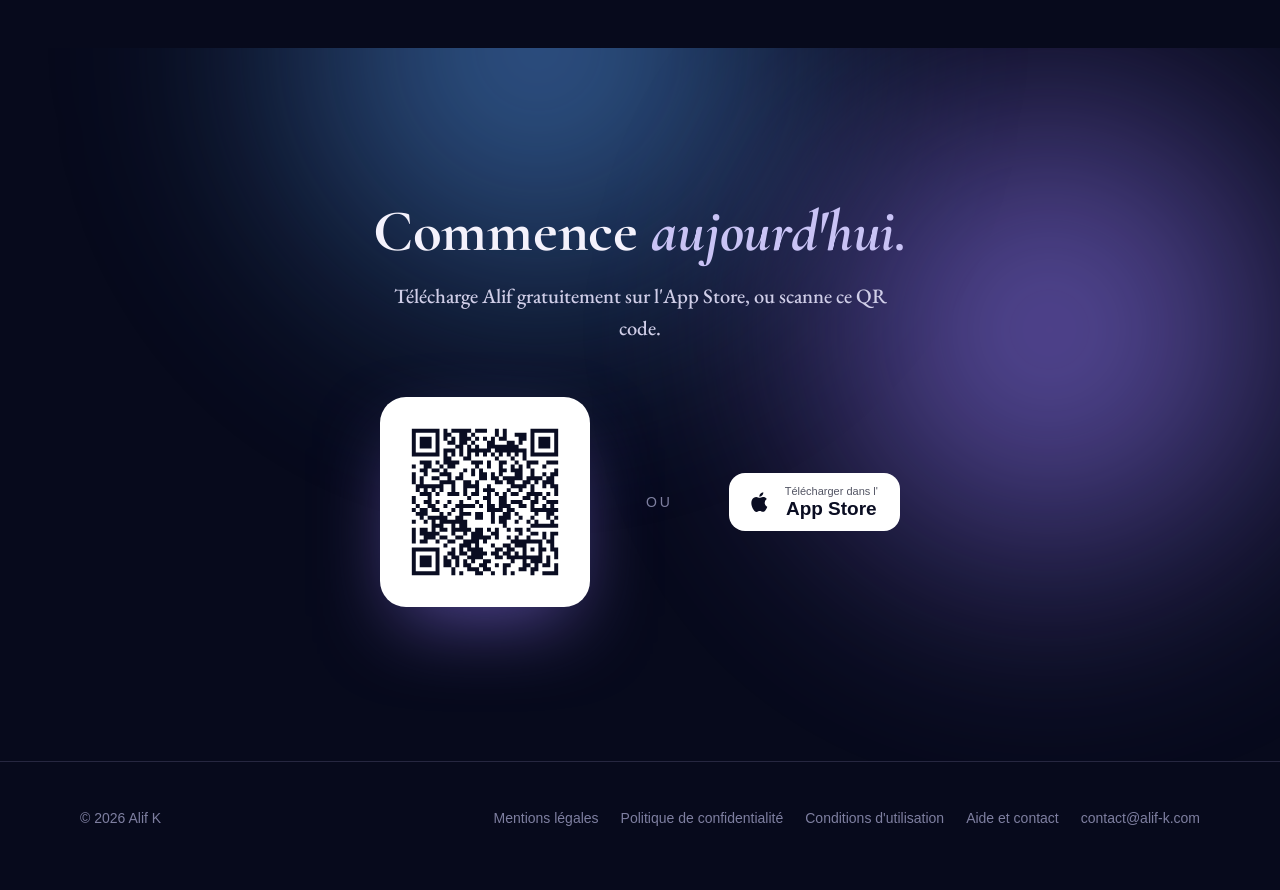
==== commit 391cd03f: "Site: download line reworded Co-Authored-By: Claude Sonnet 5.5 <noreply@anthropic.com>" ====
--- a/index.html
+++ b/index.html
@@ -152,7 +152,7 @@
   <div class="halo"><i class="a" style="left:12vmax;top:-30vmax"></i><i class="b" style="right:-10vmax;top:-6vmax"></i></div>
   <div class="wrap">
     <h2 class="rv">Commence <em>aujourd'hui.</em></h2>
-    <p class="sub rv" style="--d:.08s">Télécharge Alif gratuitement sur l'App Store. Depuis un ordinateur, scanne ce code avec ton iPhone.</p>
+    <p class="sub rv" style="--d:.08s">Télécharge Alif gratuitement sur l'App Store, ou scanne ce QR code.</p>
     <div class="row">
       <div class="qr rv-scale" style="--d:.1s"><img src="assets/img/qr.svg" alt="QR code : télécharger Alif sur l'App Store"></div>
       <span class="or rv">ou</span>
